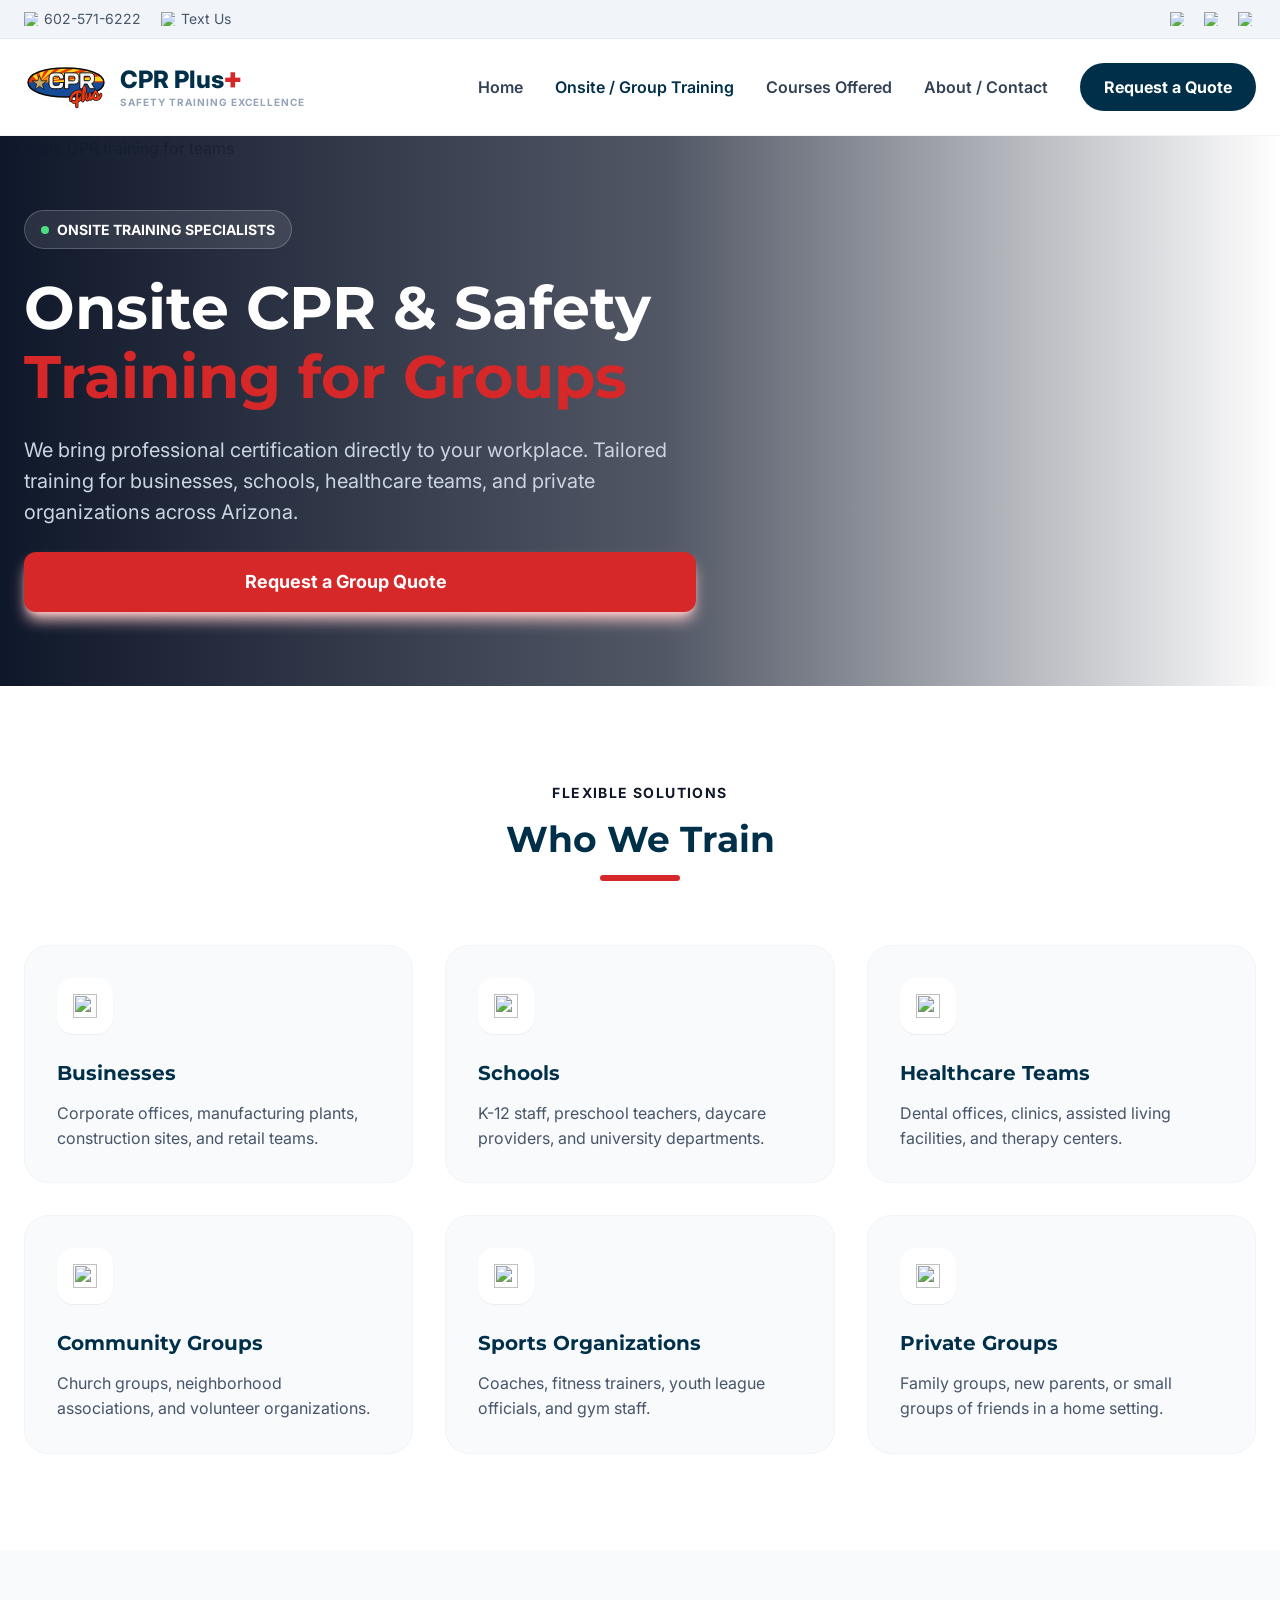
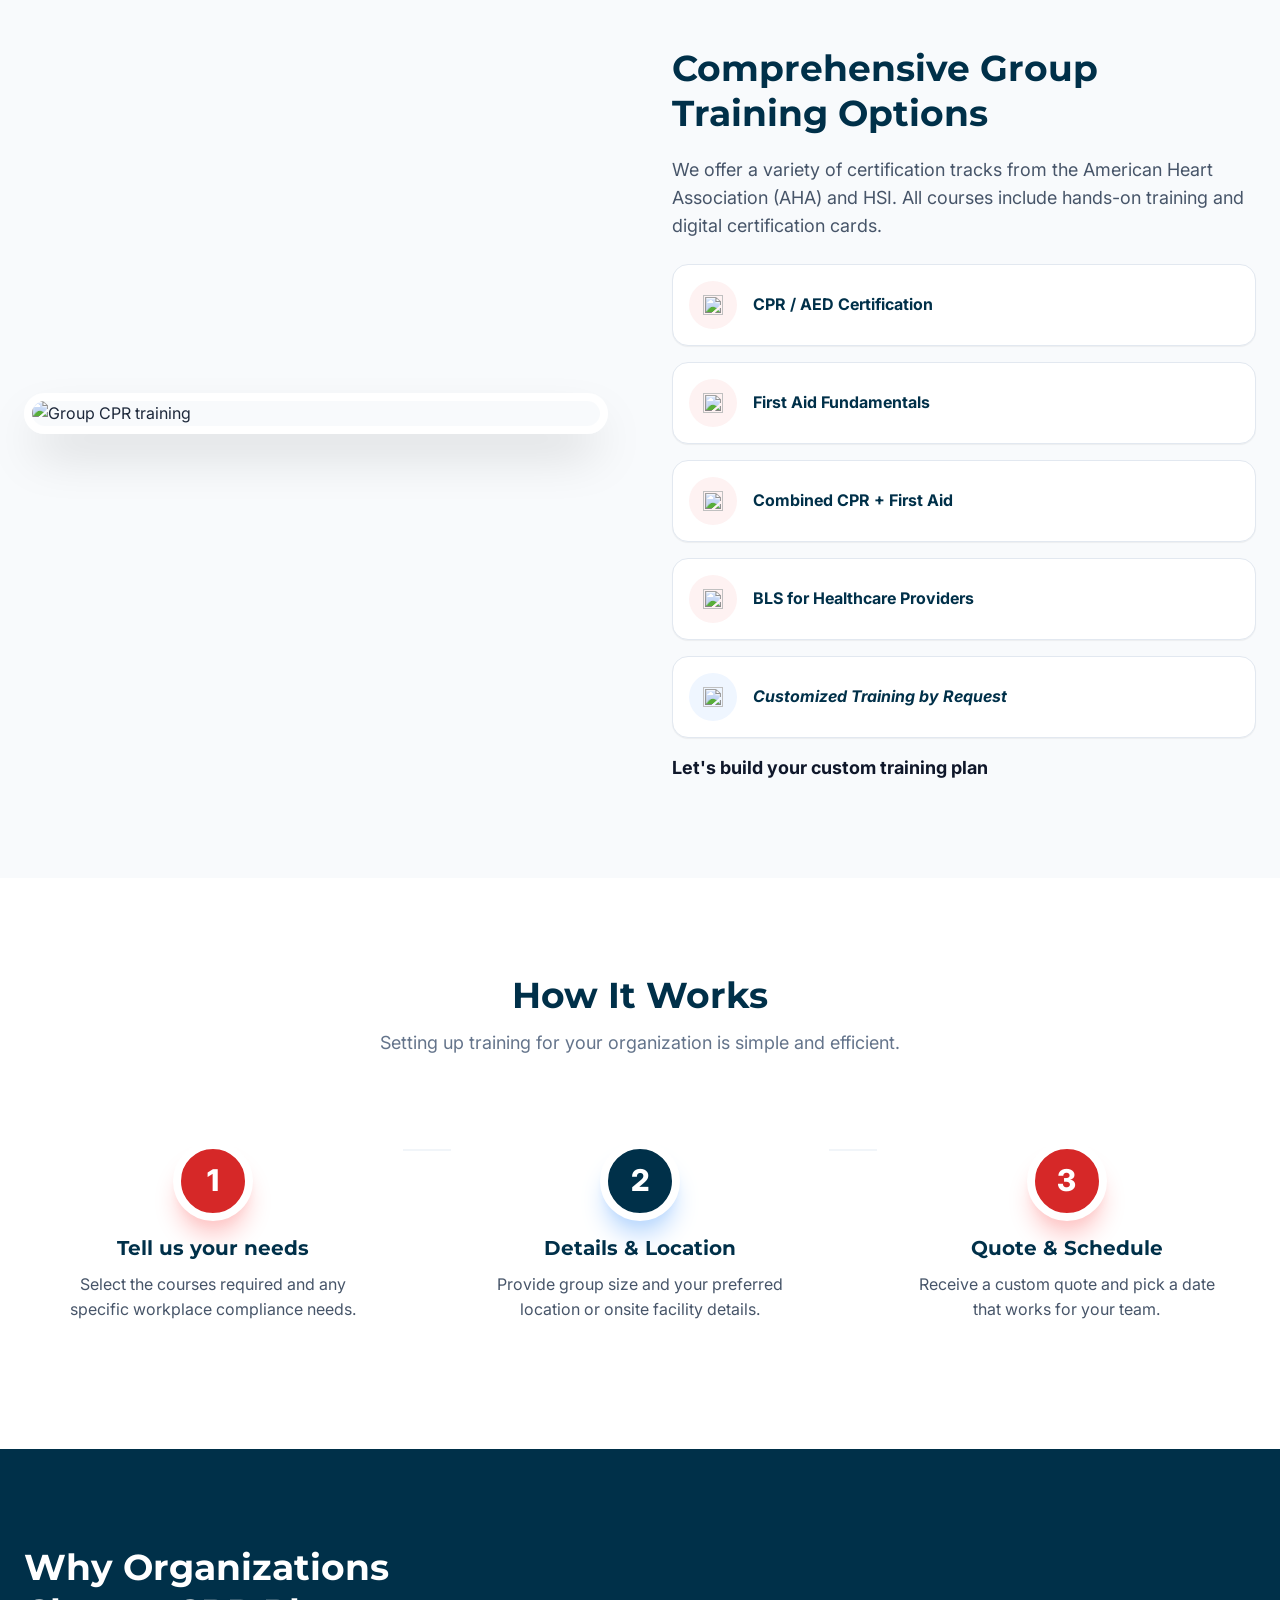
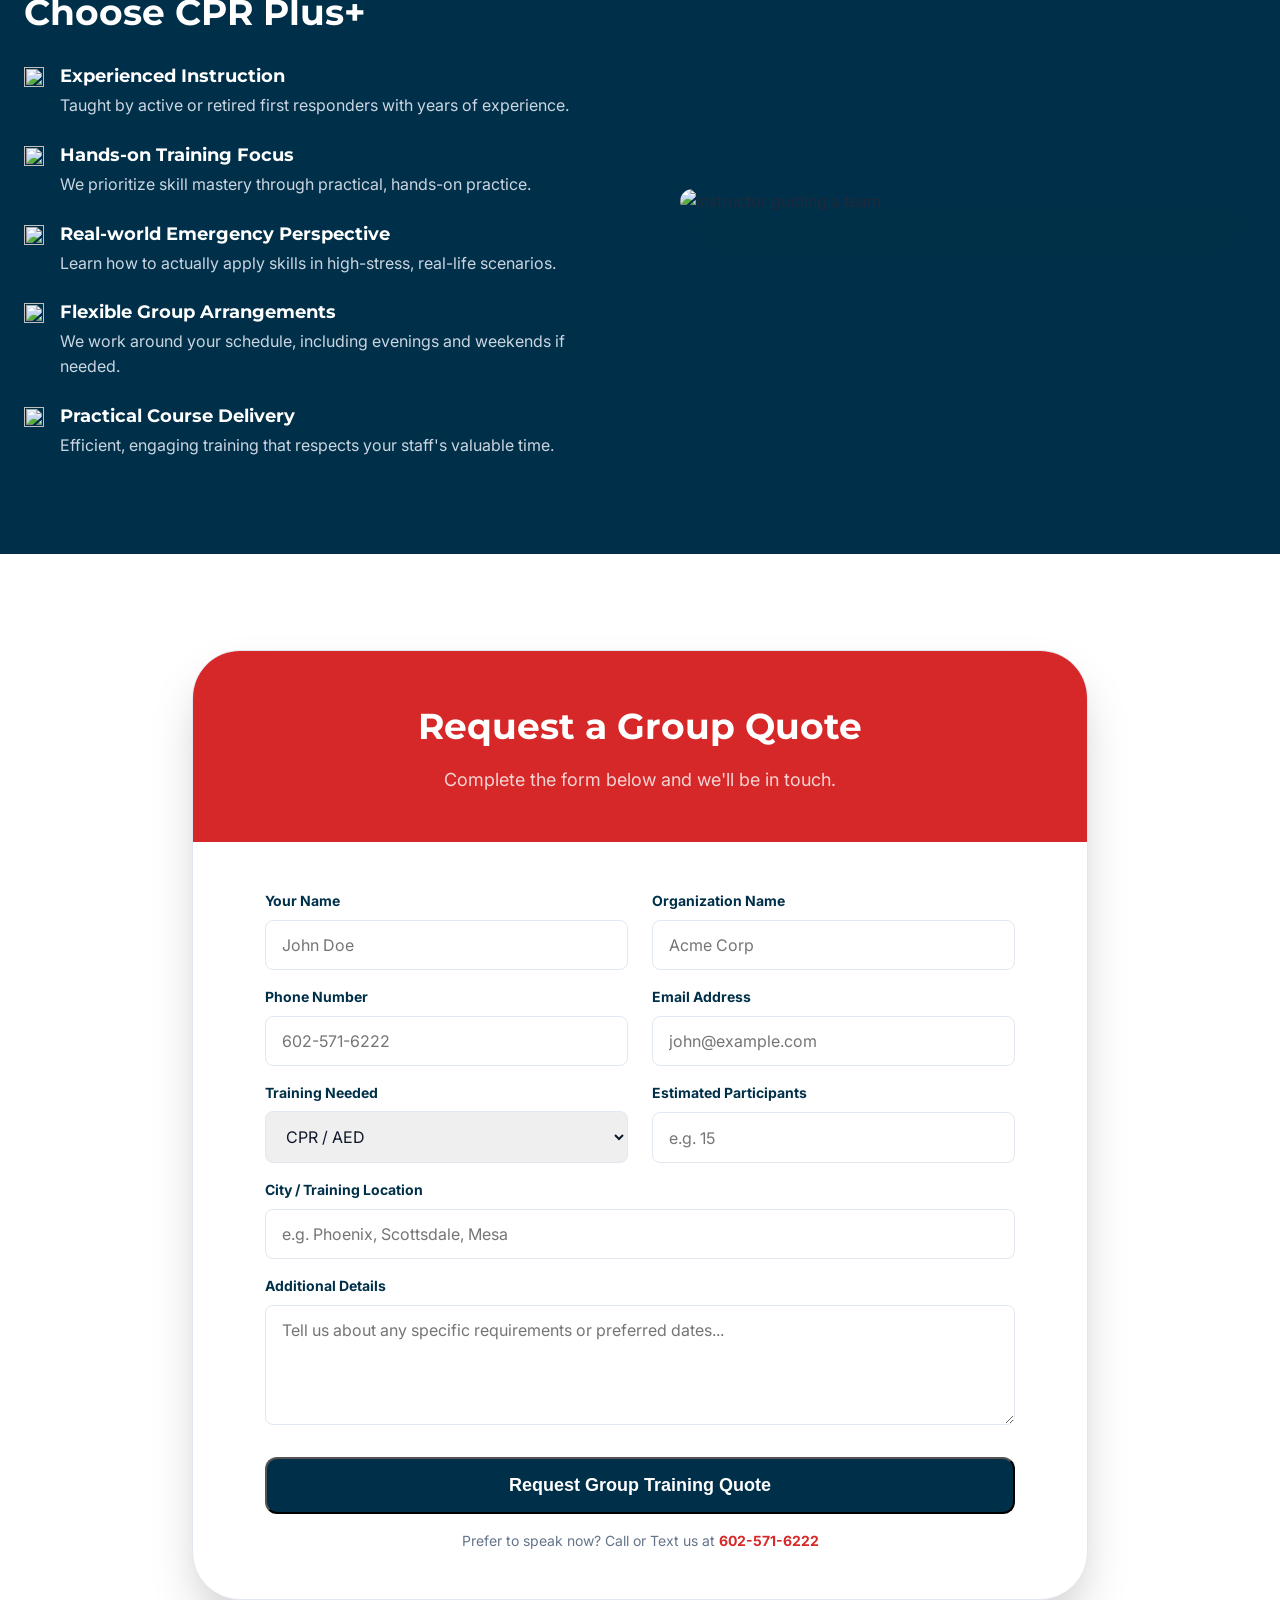
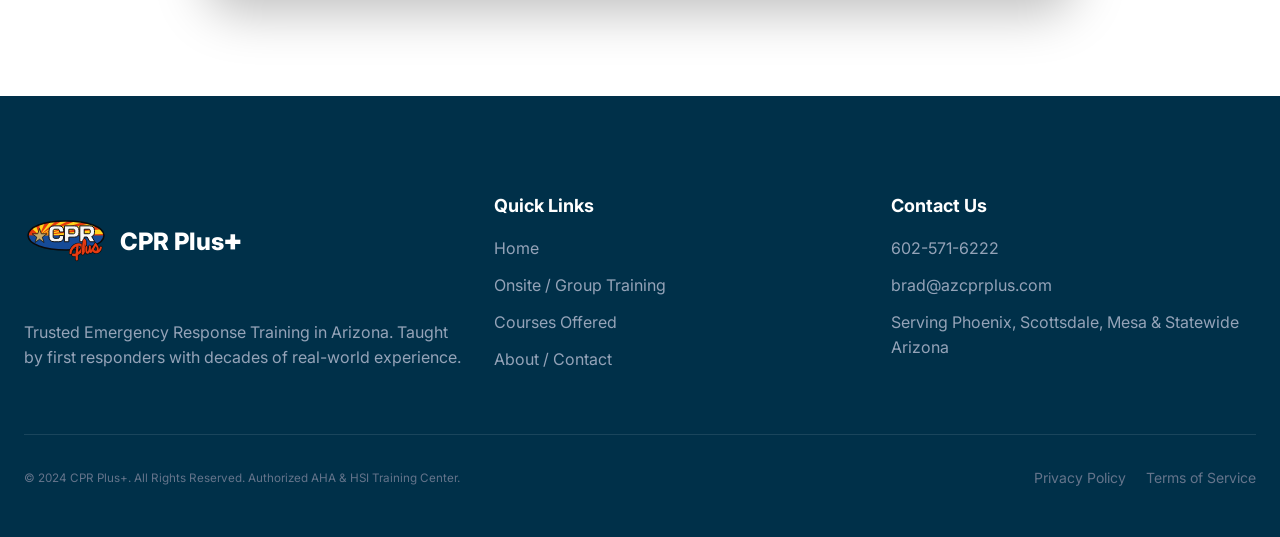
==== about.html @ 187d462e "Break quote form phone number to its own line on mobile" ====
<!DOCTYPE html>
<html lang="en">

<head>
  <meta charset="UTF-8">
  <meta name="viewport" content="width=device-width, initial-scale=1.0">
  <title>Onsite / Group Training | CPR Plus+</title>
  <link rel="icon" type="image/svg+xml" href="images/cpr-plus-logo3.svg">
  <link rel="preconnect" href="https://fonts.googleapis.com">
  <link rel="preconnect" href="https://fonts.gstatic.com" crossorigin>
  <link
    href="https://fonts.googleapis.com/css2?family=Inter:wght@400;500;700;800&family=Montserrat:wght@700;800&display=swap"
    rel="stylesheet">
  <link rel="stylesheet" href="styles.css?v=20260812e">
</head>

<body>
  <header>
    <div class="topbar">
      <div class="container topbar-inner">
        <div class="topbar-left">
          <a href="tel:+16025716222" class="topbar-item"><img class="icon-svg"
              src="https://www.figma.com/api/mcp/asset/f08f9e33-ba75-454b-8f70-d1edd2acb4d6.svg"
              alt="Phone">602-571-6222</a>
          <a href="sms:+16025716222" class="topbar-item"><img class="icon-svg"
              src="https://www.figma.com/api/mcp/asset/2f38ce8f-bc96-4674-966b-2834aacda3b4.svg" alt="Message">Text
            Us</a>
        </div>
        <div class="topbar-right">
          <a href="https://www.facebook.com/" aria-label="Facebook"><img class="social-icon"
              src="https://www.figma.com/api/mcp/asset/804b83e5-6442-4b50-9d4b-17cca820be78.svg" alt="Facebook"></a>
          <a href="https://www.linkedin.com/" aria-label="LinkedIn"><img class="social-icon"
              src="https://www.figma.com/api/mcp/asset/1d096305-9d56-4eb1-ac95-d482d58fb4e1.svg" alt="LinkedIn"></a>
          <a href="https://www.instagram.com/" aria-label="Instagram"><img class="social-icon"
              src="https://www.figma.com/api/mcp/asset/b9abfb20-cd04-4098-9127-9dc8a2d5b676.svg" alt="Instagram"></a>
        </div>
      </div>
    </div>

    <nav class="nav nav-onsite">
      <div class="container nav-inner">
        <a class="brand" href="index.html">
          <span class="brand-mark"><img class="brand-icon" src="images/cpr-plus-logo3.svg" alt="Logo"></span>
          <span class="brand-text">
            <strong>CPR Plus<em>+</em></strong>
            <small>SAFETY TRAINING EXCELLENCE</small>
          </span>
        </a>
        <button class="nav-toggle" type="button" aria-label="Toggle navigation" aria-expanded="false">
          <span></span>
          <span></span>
          <span></span>
        </button>
        <div class="nav-onsite-right">
          <div class="nav-links">
            <a href="index.html">Home</a>
            <a class="is-active" href="about.html">Onsite / Group Training</a>
            <a href="courses.html">Courses Offered</a>
            <a href="contact.html">About / Contact</a>
          </div>
          <a class="btn btn-pill btn-dark" href="about.html#quote-form">Request a Quote</a>
        </div>
      </div>
    </nav>
  </header>

  <main>
    <section class="onsite-hero">
      <img class="onsite-hero-bg" src="https://www.figma.com/api/mcp/asset/130ea7e7-51eb-45b3-b508-efd0d7930373.png"
        alt="Onsite CPR training for teams">
      <div class="onsite-hero-overlay"></div>
      <div class="container">
        <div class="onsite-hero-content">
          <div class="onsite-chip"><span></span>ONSITE TRAINING SPECIALISTS</div>
          <h1>Onsite CPR &amp; Safety<br><span>Training for Groups</span></h1>
          <p>We bring professional certification directly to your workplace. Tailored training for businesses, schools,
            healthcare teams, and private organizations across Arizona.</p>
          <a class="btn btn-red btn-with-icon" href="#quote-form">Request a Group Quote <img
              src="https://www.figma.com/api/mcp/asset/653442ef-7d98-405b-867e-d6a3d2974341.svg" alt=""></a>
        </div>
      </div>
    </section>

    <section class="who-train section-pad">
      <div class="container">
        <div class="section-head onsite-head">
          <p class="eyebrow-dark">Flexible Solutions</p>
          <h2>Who We Train</h2>
          <span class="accent-line"></span>
        </div>
        <div class="train-grid">
          <article class="train-card">
            <div class="train-icon-wrap"><img
                src="https://www.figma.com/api/mcp/asset/4b8edab8-6b7e-4b22-a6c0-c7742faafd3b.svg" alt=""></div>
            <h3>Businesses</h3>
            <p>Corporate offices, manufacturing plants, construction sites, and retail teams.</p>
          </article>
          <article class="train-card">
            <div class="train-icon-wrap"><img
                src="https://www.figma.com/api/mcp/asset/ec025461-c824-459d-874d-216234eeb299.svg" alt=""></div>
            <h3>Schools</h3>
            <p>K-12 staff, preschool teachers, daycare providers, and university departments.</p>
          </article>
          <article class="train-card">
            <div class="train-icon-wrap"><img
                src="https://www.figma.com/api/mcp/asset/2f7e3d56-1dce-4e4c-8e52-10882c3607a2.svg" alt=""></div>
            <h3>Healthcare Teams</h3>
            <p>Dental offices, clinics, assisted living facilities, and therapy centers.</p>
          </article>
          <article class="train-card">
            <div class="train-icon-wrap"><img
                src="https://www.figma.com/api/mcp/asset/6768bdb9-8f4a-45ec-80d9-fb1b40329b35.svg" alt=""></div>
            <h3>Community Groups</h3>
            <p>Church groups, neighborhood associations, and volunteer organizations.</p>
          </article>
          <article class="train-card">
            <div class="train-icon-wrap"><img
                src="https://www.figma.com/api/mcp/asset/8ed42484-45f6-4bba-9f07-8b9e446ce657.svg" alt=""></div>
            <h3>Sports Organizations</h3>
            <p>Coaches, fitness trainers, youth league officials, and gym staff.</p>
          </article>
          <article class="train-card">
            <div class="train-icon-wrap"><img
                src="https://www.figma.com/api/mcp/asset/c40dab59-b365-4104-9e3a-e69202ad7f39.svg" alt=""></div>
            <h3>Private Groups</h3>
            <p>Family groups, new parents, or small groups of friends in a home setting.</p>
          </article>
        </div>
      </div>
    </section>

    <section class="group-options section-pad bg-soft">
      <div class="container options-grid">
        <div class="options-media">
          <img src="https://www.figma.com/api/mcp/asset/f4056f6e-8b7e-4a8d-a179-8b1710ee7df8.png"
            alt="Group CPR training">
        </div>
        <div class="options-copy">
          <h2>Comprehensive Group<br>Training Options</h2>
          <p>We offer a variety of certification tracks from the American Heart Association (AHA) and HSI. All courses
            include hands-on training and digital certification cards.</p>
          <ul class="options-list">
            <li><span class="option-icon"><img
                  src="https://www.figma.com/api/mcp/asset/fad90750-82fe-45ad-8571-a497c518e097.svg" alt=""></span>CPR /
              AED Certification</li>
            <li><span class="option-icon"><img
                  src="https://www.figma.com/api/mcp/asset/8cb55a8c-f35d-419d-9271-06d98953dbe3.svg" alt=""></span>First
              Aid Fundamentals</li>
            <li><span class="option-icon"><img
                  src="https://www.figma.com/api/mcp/asset/f17d6bea-f646-45ba-aa68-39df415976c1.svg"
                  alt=""></span>Combined CPR + First Aid</li>
            <li><span class="option-icon"><img
                  src="https://www.figma.com/api/mcp/asset/85840dbf-f992-47ad-bfe0-a2526a14b057.svg" alt=""></span>BLS
              for Healthcare Providers</li>
            <li><span class="option-icon option-icon-blue"><img
                  src="https://www.figma.com/api/mcp/asset/ded2ed2b-e348-4830-bb70-9a119874c399.svg"
                  alt=""></span><em>Customized Training by Request</em></li>
          </ul>
          <a class="inline-link inline-link-icon" href="#quote-form">Let's build your custom training plan <img
              src="https://www.figma.com/api/mcp/asset/4d873bb1-d9ff-410b-8636-8c900d5811fc.svg" alt=""></a>
        </div>
      </div>
    </section>

    <section class="how-works section-pad">
      <div class="container">
        <div class="section-head onsite-head no-bottom-gap">
          <h2>How It Works</h2>
          <p class="how-sub">Setting up training for your organization is simple and efficient.</p>
        </div>
        <div class="steps-row">
          <div class="step-line"></div>
          <article class="step-card">
            <div class="step-dot">1</div>
            <h3>Tell us your needs</h3>
            <p>Select the courses required and any specific workplace compliance needs.</p>
          </article>
          <article class="step-card">
            <div class="step-dot step-dot-alt">2</div>
            <h3>Details &amp; Location</h3>
            <p>Provide group size and your preferred location or onsite facility details.</p>
          </article>
          <article class="step-card">
            <div class="step-dot">3</div>
            <h3>Quote &amp; Schedule</h3>
            <p>Receive a custom quote and pick a date that works for your team.</p>
          </article>
        </div>
      </div>
    </section>

    <section class="why-org section-pad">
      <div class="container why-org-grid">
        <div>
          <h2>Why Organizations<br>Choose CPR Plus+</h2>
          <ul class="why-org-list">
            <li><img src="https://www.figma.com/api/mcp/asset/2cb13ba6-a976-4b21-b582-ecd6bec89d01.svg" alt="">
              <div><strong>Experienced Instruction</strong><span>Taught by active or retired first responders with years
                  of experience.</span></div>
            </li>
            <li><img src="https://www.figma.com/api/mcp/asset/2cb13ba6-a976-4b21-b582-ecd6bec89d01.svg" alt="">
              <div><strong>Hands-on Training Focus</strong><span>We prioritize skill mastery through practical, hands-on
                  practice.</span></div>
            </li>
            <li><img src="https://www.figma.com/api/mcp/asset/2cb13ba6-a976-4b21-b582-ecd6bec89d01.svg" alt="">
              <div><strong>Real-world Emergency Perspective</strong><span>Learn how to actually apply skills in
                  high-stress, real-life scenarios.</span></div>
            </li>
            <li><img src="https://www.figma.com/api/mcp/asset/2cb13ba6-a976-4b21-b582-ecd6bec89d01.svg" alt="">
              <div><strong>Flexible Group Arrangements</strong><span>We work around your schedule, including evenings
                  and weekends if needed.</span></div>
            </li>
            <li><img src="https://www.figma.com/api/mcp/asset/2cb13ba6-a976-4b21-b582-ecd6bec89d01.svg" alt="">
              <div><strong>Practical Course Delivery</strong><span>Efficient, engaging training that respects your
                  staff's valuable time.</span></div>
            </li>
          </ul>
        </div>
        <div class="why-org-media"><img
            src="https://www.figma.com/api/mcp/asset/6c922116-bba4-4a7d-85c4-180e15e35578.png"
            alt="Instructor guiding a team"></div>
      </div>
    </section>

    <section class="quote-section section-pad" id="quote-form">
      <div class="container quote-wrap">
        <div class="quote-top">
          <h2>Request a Group Quote</h2>
          <p>Complete the form below and we'll be in touch.</p>
        </div>
        <form class="quote-form" action="https://icy-band-8870.lukegprovost2.workers.dev/api/contact" method="POST">
          <div class="form-status" aria-live="polite"></div>
          <div class="field-row">
            <label class="field"><span>Your Name</span><input type="text" name="name" placeholder="John Doe"></label>
            <label class="field"><span>Organization Name</span><input type="text" name="organization"
                placeholder="Acme Corp"></label>
          </div>
          <div class="field-row">
            <label class="field"><span>Phone Number</span><input type="tel" name="phone"
                placeholder="602-571-6222"></label>
            <label class="field"><span>Email Address</span><input type="email" name="email"
                placeholder="john@example.com"></label>
          </div>
          <div class="field-row">
            <label class="field"><span>Training Needed</span><select name="training_needed">
                <option>CPR / AED</option>
                <option>First Aid</option>
                <option>CPR + First Aid</option>
                <option>BLS</option>
                <option>Wilderness Training &amp; Certification</option>
                <option>ACLS Training</option>
                <option>PALS Training</option>
                <option>High-Performance CPR</option>
                <option>Medical Scenarios</option>
                <option>Stop the Bleed</option>
                <option>HP Bleeding Control</option>
                <option>Narcan Admin</option>
                <option>Crisis De-Escalation</option>
              </select></label>
            <label class="field"><span>Estimated Participants</span><input type="number" name="participants"
                placeholder="e.g. 15"></label>
          </div>
          <label class="field"><span>City / Training Location</span><input type="text" name="location"
              placeholder="e.g. Phoenix, Scottsdale, Mesa"></label>
          <label class="field"><span>Additional Details</span><textarea rows="4" name="message"
              placeholder="Tell us about any specific requirements or preferred dates..."></textarea></label>
          <div class="h-captcha" data-captcha="true" data-size="normal"></div>
          <button class="btn btn-dark quote-submit" type="submit">Request Group Training Quote</button>
          <p class="quote-help">Prefer to speak now? Call or Text us at <a href="tel:+16025716222">602-571-6222</a></p>
        </form>
      </div>
    </section>
  </main>

  <footer class="footer">
    <div class="container footer-grid">
      <div>
        <a class="brand footer-brand" href="index.html">
          <span class="brand-mark"><img class="brand-icon" src="images/cpr-plus-logo3.svg" alt="Logo"></span>
          <span class="brand-text"><strong>CPR Plus<em>+</em></strong></span>
        </a>
        <p>Trusted Emergency Response Training in Arizona. Taught by first responders with decades of
          real-world experience.</p>
      </div>
      <div>
        <h4>Quick Links</h4>
        <ul>
          <li><a href="index.html">Home</a></li>
          <li><a href="about.html">Onsite / Group Training</a></li>
          <li><a href="courses.html">Courses Offered</a></li>
          <li><a href="contact.html">About / Contact</a></li>
        </ul>
      </div>
      <div>
        <h4>Contact Us</h4>
        <ul>
          <li>602-571-6222</li>
          <li>brad@azcprplus.com</li>
          <li>Serving Phoenix, Scottsdale, Mesa &amp; Statewide Arizona</li>
        </ul>
      </div>
    </div>
    <div class="container foot-bottom">
      <small>© 2024 CPR Plus+. All Rights Reserved. Authorized AHA &amp; HSI Training Center.</small>
      <div><a href="contact.html">Privacy Policy</a><a href="contact.html">Terms of Service</a></div>
    </div>
  </footer>
  <script src="https://web3forms.com/client/script.js" async defer></script>
  <script>
    (() => {
      const handleFormSubmit = (form) => {
        if (!form) return;

        const statusEl = form.querySelector('.form-status');
        if (!statusEl) return;

        form.addEventListener('submit', async (event) => {
          event.preventDefault();
          const formData = new FormData(form);

          statusEl.textContent = 'Sending your request...';
          statusEl.className = 'form-status is-loading';
          statusEl.scrollIntoView({ behavior: 'smooth', block: 'center' });

          try {
            const response = await fetch(form.action, {
              method: 'POST',
              body: formData
            });

            const result = await response.json();

            if (!response.ok || result.success === false) {
              throw new Error(result.message || 'Please try again.');
            }

            statusEl.textContent = 'Thanks! Your request has been sent successfully.';
            statusEl.className = 'form-status is-success';
            form.reset();
          } catch (error) {
            statusEl.textContent = error.message || 'Something went wrong. Please try again.';
            statusEl.className = 'form-status is-error';
          }
        });
      };

      const setupNav = (nav) => {
        const toggle = nav.querySelector('.nav-toggle');
        const panel = nav.querySelector('.nav-onsite-right');
        if (!toggle || !panel) {
          return;
        }

        const close = () => {
          nav.classList.remove('nav-open');
          toggle.setAttribute('aria-expanded', 'false');
        };

        toggle.addEventListener('click', () => {
          const open = nav.classList.toggle('nav-open');
          toggle.setAttribute('aria-expanded', open ? 'true' : 'false');
        });

        nav.querySelectorAll('.nav-links a, .nav-onsite-right .btn').forEach((link) => {
          link.addEventListener('click', close);
        });

        window.addEventListener('resize', () => {
          if (window.innerWidth > 760) {
            close();
          }
        });

        document.addEventListener('keydown', (event) => {
          if (event.key === 'Escape') {
            close();
          }
        });
      };

      document.querySelectorAll('.nav').forEach(setupNav);
      document.querySelectorAll('.quote-form').forEach(handleFormSubmit);
    })();
  </script>
</body>

</html>
---- styles.css ----
:root {
  --ink: #003049;
  --ink-soft: #475569;
  --ink-dark: #1e293b;
  --red: #d62828;
  --soft: #f8fafc;
  --line: #e2e8f0;
  --white: #ffffff;
}

* {
  box-sizing: border-box;
}

html,
body {
  margin: 0;
  padding: 0;
}

body {
  font-family: "Inter", sans-serif;
  color: var(--ink-dark);
  background: var(--white);
  line-height: 1.55;
  overflow-x: hidden;
}

h1,
h2,
h3,
h4 {
  font-family: "Montserrat", sans-serif;
  color: var(--ink);
  margin: 0;
}

a {
  text-decoration: none;
  color: inherit;
}

.container {
  width: min(1280px, calc(100% - 48px));
  margin: 0 auto;
}

.section-pad {
  padding: 96px 0;
}

.section-tight {
  padding: 64px 0;
}

.bg-soft {
  background: var(--soft);
}

.border-y {
  border-top: 1px solid var(--line);
  border-bottom: 1px solid var(--line);
}

.topbar {
  background: #f1f5f9;
  border-bottom: 1px solid var(--line);
  font-size: 14px;
}

.topbar-inner {
  display: flex;
  justify-content: space-between;
  align-items: center;
  min-height: 38px;
}

.topbar-left,
.topbar-right {
  display: flex;
  gap: 20px;
  align-items: center;
}

.topbar-item {
  color: var(--ink-soft);
  display: inline-flex;
  align-items: center;
  gap: 6px;
}

.icon-svg {
  width: 14px;
  height: 14px;
  display: inline-block;
}

.topbar-right {
  gap: 12px;
}

.topbar-right a {
  width: 22px;
  height: 22px;
  border-radius: 50%;
  display: grid;
  place-items: center;
  color: var(--ink-soft);
  font-size: 12px;
}

.social-icon {
  width: 14px;
  height: 14px;
  display: block;
}

.nav {
  background: var(--white);
  border-bottom: 1px solid #f1f5f9;
  position: sticky;
  top: 0;
  z-index: 20;
}

.nav-inner {
  min-height: 80px;
  display: flex;
  align-items: center;
  justify-content: space-between;
  position: relative;
}

.nav-toggle {
  display: none;
  width: 46px;
  height: 46px;
  border: 1px solid #dbe5ec;
  background: #fff;
  border-radius: 10px;
  align-items: center;
  justify-content: center;
  flex-direction: column;
  gap: 5px;
  cursor: pointer;
}

.nav-toggle span {
  width: 20px;
  height: 2px;
  border-radius: 2px;
  background: var(--ink);
  transition: transform 0.2s ease, opacity 0.2s ease;
}

.nav.nav-open .nav-toggle span:nth-child(1) {
  transform: translateY(7px) rotate(45deg);
}

.nav.nav-open .nav-toggle span:nth-child(2) {
  opacity: 0;
}

.nav.nav-open .nav-toggle span:nth-child(3) {
  transform: translateY(-7px) rotate(-45deg);
}

.brand {
  display: inline-flex;
  align-items: center;
  gap: 12px;
}

.brand-mark {
  display: inline-flex;
  align-items: center;
  justify-content: center;
}

.brand-icon {
  width: 84px;
  height: 96px;
  display: block;
}

.brand-text {
  display: grid;
  gap: 2px;
}

.brand-text strong {
  font-weight: 800;
  font-size: 24px;
  color: var(--ink);
  line-height: 1;
  font-family: "Inter", sans-serif;
}

.brand-text em {
  color: var(--red);
  font-style: normal;
  font-size: 1.2em;
  font-weight: 900;
  line-height: 1;
  display: inline-block;
  margin-left: -0.04em;
}

.brand-text small {
  color: #94a3b8;
  font-weight: 700;
  letter-spacing: 1px;
  font-size: 10px;
}

.btn {
  display: inline-flex;
  align-items: center;
  justify-content: center;
  border-radius: 12px;
  padding: 16px 32px;
  font-weight: 700;
  font-size: 18px;
  transition: transform 0.2s ease, box-shadow 0.2s ease;
}

.btn:hover {
  transform: translateY(-1px);
}

.btn-pill {
  border-radius: 999px;
  padding: 12px 24px;
  font-size: 16px;
}

.btn-dark {
  background: var(--ink);
  color: #fff;
}

.btn-red {
  background: var(--red);
  color: #fff;
  box-shadow: 0 10px 15px -3px #fecaca, 0 4px 6px -4px #fecaca;
}

.btn-outline {
  background: #fff;
  border: 2px solid var(--line);
  color: var(--ink-dark);
}

.btn-soft {
  background: #f1f5f9;
  color: var(--ink-dark);
  padding: 12px 24px;
  font-size: 16px;
}

.btn-light {
  background: #fff;
  color: #0f172a;
  border-radius: 16px;
  padding: 20px 40px;
  font-size: 20px;
}

.hero {
  position: relative;
  width: 100%;
  min-height: 640px;
  overflow: hidden;
  display: flex;
  align-items: center;
}

.hero-bg {
  position: absolute;
  inset: 0;
  width: 100%;
  height: 100%;
  object-fit: cover;
}

.hero-fade {
  position: absolute;
  inset: 0;
  background: linear-gradient(90deg, #fff 0%, rgba(255, 255, 255, 0.92) 52%, rgba(255, 255, 255, 0) 100%);
}

.hero-content {
  position: relative;
  z-index: 1;
  max-width: 672px;
  display: grid;
  gap: 22px;
  padding: 24px 0;
}

.badge {
  width: max-content;
  background: #fef2f2;
  border: 1px solid #fee2e2;
  border-radius: 999px;
  padding: 8px 16px;
  font-size: 14px;
  font-weight: 700;
}

.hero h1 {
  font-size: clamp(38px, 5vw, 60px);
  line-height: 1.1;
  display: grid;
  gap: 0.08em;
  color: var(--ink);
}

.hero h1 .headline-line {
  display: block;
}

.hero h1 .headline-nowrap {
  white-space: nowrap;
}

.hero h1 .headline-line:last-child span {
  color: var(--red);
}

@media (max-width: 760px) {
  .hero h1 {
    font-size: clamp(34px, 10vw, 60px);
    letter-spacing: -0.04em;
  }

  .hero h1 .headline-line {
    white-space: normal;
  }

  .hero h1 .headline-nowrap {
    white-space: nowrap;
  }

  .hero h1 .headline-line:last-child .headline-nowrap {
    white-space: nowrap;
  }
}

@media (max-width: 359px) {
  .hero h1 {
    font-size: 28px;
  }

  .hero h1 .headline-nowrap,
  .hero h1 .headline-line:last-child .headline-nowrap {
    white-space: normal;
  }
}

.hero p {
  margin: 0;
  font-size: 20px;
  color: var(--ink-soft);
}

.cta-row {
  display: flex;
  flex-wrap: wrap;
  gap: 16px;
  padding-top: 8px;
}

.section-head {
  text-align: center;
  display: grid;
  place-items: center;
  gap: 14px;
  margin-bottom: 64px;
}

.section-head h2,
.why h2,
.team-cta h2,
.bottom-cta h2 {
  font-size: clamp(30px, 4vw, 36px);
  line-height: 1.2;
}

.accent-line {
  width: 80px;
  height: 6px;
  border-radius: 999px;
  background: var(--red);
}

.cards.two-up {
  display: grid;
  grid-template-columns: repeat(2, minmax(0, 1fr));
  gap: 40px;
}

.card {
  background: #fff;
  border: 1px solid #f1f5f9;
  border-radius: 24px;
  overflow: hidden;
  box-shadow: 0 20px 25px -5px rgba(0, 0, 0, 0.1), 0 8px 10px -6px rgba(0, 0, 0, 0.1);
}

.card > img {
  width: 100%;
  height: 256px;
  object-fit: cover;
}

.card-media {
  position: relative;
}

.card-media img {
  width: 100%;
  height: 256px;
  object-fit: cover;
  display: block;
}

.card-media-dim::after {
  content: "";
  position: absolute;
  inset: 0;
  background: linear-gradient(180deg, rgba(0, 48, 73, 0.16) 0%, rgba(0, 48, 73, 0.34) 100%);
  pointer-events: none;
}

.card-body {
  padding: 40px;
  display: grid;
  gap: 16px;
}

.card-body h3 {
  font-size: 24px;
}

.card-body p {
  margin: 0;
  color: var(--ink-soft);
}

.inline-link {
  font-size: 18px;
  font-weight: 700;
  color: #0f172a;
  margin-top: 8px;
}

.course-list {
  margin: 0;
  padding: 0;
  display: grid;
  grid-template-columns: repeat(2, minmax(0, 1fr));
  gap: 8px 16px;
  list-style: none;
}

.course-list li {
  color: var(--ink-soft);
  display: inline-flex;
  align-items: center;
  gap: 8px;
}

.bullet-icon {
  width: 16px;
  height: 16px;
  flex: 0 0 16px;
  display: block;
  object-fit: contain;
}

.two-col {
  display: grid;
  grid-template-columns: repeat(2, minmax(0, 1fr));
  gap: 64px;
  align-items: center;
}

.why-image-wrap {
  position: relative;
}

.shape {
  position: absolute;
  width: 128px;
  height: 128px;
  border-radius: 16px;
  background: var(--red);
  opacity: 0.1;
  left: -24px;
  top: -24px;
}

.why-image {
  width: 100%;
  height: 500px;
  border-radius: 24px;
  object-fit: cover;
  box-shadow: 0 25px 50px -12px rgba(0, 0, 0, 0.25);
  position: relative;
}

.experience-box {
  position: absolute;
  right: -40px;
  bottom: -40px;
  max-width: 320px;
  background: var(--ink);
  color: #fff;
  border-radius: 16px;
  padding: 32px;
  box-shadow: 0 20px 25px -5px rgba(0, 0, 0, 0.1), 0 8px 10px -6px rgba(0, 0, 0, 0.1);
}

.experience-box strong {
  display: block;
  width: 100%;
  font-size: 42px;
  line-height: 1;
  margin-top: 2px;
  text-align: right;
}

.feature-list {
  margin: 0;
  padding: 0;
  list-style: none;
  display: grid;
  gap: 28px;
}

.feature-list li {
  padding-left: 72px;
  min-height: 48px;
  position: relative;
  color: var(--ink-soft);
}

.feature-icon {
  position: absolute;
  left: 0;
  top: 0;
  width: 48px;
  height: 48px;
}

.feature-list strong {
  display: block;
  color: var(--ink);
  font-size: 20px;
  margin-bottom: 4px;
  font-family: "Inter", sans-serif;
}

.eyebrow {
  margin: 0 0 28px;
  color: #94a3b8;
  text-transform: uppercase;
  letter-spacing: 1.4px;
  text-align: center;
  font-size: 14px;
  font-weight: 700;
}

.logo-row {
  opacity: 0.7;
  display: flex;
  flex-wrap: wrap;
  justify-content: center;
  gap: 24px 80px;
  font-size: 20px;
  color: var(--ink-dark);
  font-weight: 700;
}

.cta-slab {
  background: var(--ink);
  border-radius: 48px;
  overflow: hidden;
  box-shadow: 0 25px 50px -12px rgba(0, 0, 0, 0.25);
  display: grid;
  grid-template-columns: repeat(2, minmax(0, 1fr));
  align-items: stretch;
}

.slab-copy {
  padding: 64px;
  color: #cbd5e1;
}

.slab-copy h2 {
  color: #fff;
  margin-bottom: 24px;
}

.slab-copy p {
  margin: 0 0 40px;
  font-size: 18px;
}

.slab-image {
  width: 100%;
  height: 500px;
  object-fit: cover;
}

.aed-card {
  background: #fff;
  border: 1px solid var(--line);
  border-radius: 24px;
  box-shadow: 0 1px 1px rgba(0, 0, 0, 0.05);
  padding: 32px;
  display: grid;
  grid-template-columns: 420px 1fr;
  align-items: center;
  gap: 48px;
}

.aed-logo {
  background: transparent;
  border-radius: 0;
  width: 100%;
  height: auto;
  display: flex;
  align-items: center;
  justify-content: center;
}

.aed-logo img {
  width: 100%;
  max-width: 420px;
  height: auto;
  display: block;
  object-fit: contain;
}

.aed-copy h3 {
  font-size: clamp(28px, 3vw, 30px);
  margin-bottom: 16px;
}

.aed-copy p {
  margin: 0 0 24px;
  color: var(--ink-soft);
  font-size: 18px;
}

.bottom-cta {
  position: relative;
  overflow: hidden;
  background: var(--red);
  color: rgba(255, 255, 255, 0.85);
  padding: 96px 0;
}

.bottom-cta-content {
  max-width: 896px;
  text-align: center;
  position: relative;
  z-index: 1;
  display: grid;
  gap: 24px;
}

.bottom-cta h2 {
  color: #fff;
  font-size: clamp(34px, 4.2vw, 48px);
}

.bottom-cta p {
  margin: 0;
  font-size: 20px;
}

.orb {
  position: absolute;
  border-radius: 999px;
  opacity: 0.12;
  border: 40px solid #fff;
}

.orb-a {
  width: 384px;
  height: 384px;
  top: 40px;
  right: 80px;
}

.orb-b {
  width: 256px;
  height: 256px;
  border: 0;
  background: #fff;
  left: -80px;
  bottom: -80px;
}

.contact-inline {
  display: flex;
  gap: 40px;
  justify-content: center;
  font-weight: 700;
  color: #fff;
}

.contact-inline a {
  display: inline-flex;
  align-items: center;
  gap: 8px;
}

.contact-icon {
  width: 16px;
  height: 16px;
  display: inline-block;
}

.footer {
  background: var(--ink);
  color: #94a3b8;
  padding: 96px 0 48px;
}

.footer-grid {
  display: grid;
  gap: 32px;
  grid-template-columns: 1.2fr 1fr 1fr;
}

.footer-grid h4 {
  color: #fff;
  font-family: "Inter", sans-serif;
  font-size: 18px;
  margin: 0 0 16px;
}

.footer-grid p,
.footer-grid li,
.footer-grid a {
  font-size: 16px;
  color: #94a3b8;
}

.footer-grid ul {
  margin: 0;
  padding: 0;
  list-style: none;
  display: grid;
  gap: 12px;
}

.footer-brand {
  margin-bottom: 16px;
}

.footer-brand .brand-text strong,
.footer-brand .brand-text em {
  color: #fff;
}

.foot-bottom {
  border-top: 1px solid rgba(255, 255, 255, 0.1);
  margin-top: 48px;
  padding-top: 32px;
  display: flex;
  justify-content: space-between;
  gap: 20px;
  align-items: center;
  font-size: 14px;
  color: #64748b;
}

.foot-bottom a {
  color: #64748b;
  margin-left: 20px;
}

.nav-onsite-right {
  display: flex;
  align-items: center;
  gap: 32px;
}

.nav-links {
  display: flex;
  align-items: center;
  gap: 32px;
}

.nav-links a {
  font-size: 16px;
  font-weight: 600;
  color: #334155;
}

.nav-links a.is-active {
  color: var(--ink);
}

.onsite-hero {
  position: relative;
  min-height: 550px;
  overflow: hidden;
  display: flex;
  align-items: center;
}

.onsite-hero-bg {
  position: absolute;
  inset: 0;
  width: 100%;
  height: 100%;
  object-fit: cover;
  opacity: 0.6;
}

.onsite-hero-overlay {
  position: absolute;
  inset: 0;
  background: linear-gradient(90deg, #0f172a 0%, rgba(15, 23, 42, 0.72) 52%, rgba(15, 23, 42, 0) 100%);
}

.onsite-hero-content {
  position: relative;
  z-index: 1;
  max-width: 672px;
  display: grid;
  gap: 24px;
}

.btn-with-icon {
  display: inline-flex;
  align-items: center;
  gap: 12px;
}

.btn-with-icon img {
  width: 16px;
  height: 18px;
}

.onsite-chip {
  width: max-content;
  display: inline-flex;
  align-items: center;
  gap: 8px;
  padding: 8px 16px;
  border-radius: 999px;
  color: #fff;
  border: 1px solid rgba(255, 255, 255, 0.2);
  background: rgba(255, 255, 255, 0.1);
  backdrop-filter: blur(6px);
  font-size: 14px;
  font-weight: 700;
}

.onsite-chip span {
  width: 8px;
  height: 8px;
  border-radius: 999px;
  background: #4ade80;
}

.onsite-hero h1 {
  font-size: clamp(38px, 5vw, 60px);
  line-height: 1.15;
  color: #fff;
}

.onsite-hero h1 span {
  color: var(--red);
}

.onsite-hero p {
  margin: 0;
  color: #cbd5e1;
  font-size: 20px;
}

.onsite-head {
  margin-bottom: 0;
}

.eyebrow-dark {
  margin: 0;
  color: #0f172a;
  text-transform: uppercase;
  font-size: 14px;
  font-weight: 700;
  letter-spacing: 1.4px;
}

.train-grid {
  margin-top: 64px;
  display: grid;
  grid-template-columns: repeat(3, minmax(0, 1fr));
  gap: 32px;
}

.train-card {
  background: #f8fafc;
  border: 1px solid #f1f5f9;
  border-radius: 24px;
  padding: 32px;
  display: grid;
  gap: 12px;
  min-height: 234px;
}

.train-icon-wrap {
  width: 56px;
  height: 56px;
  border-radius: 16px;
  background: #fff;
  display: grid;
  place-items: center;
  box-shadow: 0 1px 1px rgba(0, 0, 0, 0.05);
}

.train-icon-wrap img {
  width: 24px;
  height: 24px;
  object-fit: contain;
}

.train-card h3 {
  font-size: 20px;
  margin-top: 12px;
}

.train-card p {
  margin: 0;
  color: var(--ink-soft);
  font-size: 16px;
}

.options-grid {
  display: grid;
  grid-template-columns: repeat(2, minmax(0, 1fr));
  gap: 64px;
  align-items: center;
}

.options-media {
  border: 8px solid #fff;
  border-radius: 48px;
  overflow: hidden;
  box-shadow: 0 25px 50px -12px rgba(0, 0, 0, 0.25);
}

.options-media img {
  width: 100%;
  height: 600px;
  object-fit: cover;
}

.options-copy h2 {
  font-size: clamp(30px, 3.6vw, 36px);
  line-height: 1.25;
}

.options-copy > p {
  margin: 20px 0 24px;
  color: var(--ink-soft);
  font-size: 18px;
}

.options-list {
  margin: 0;
  padding: 0;
  list-style: none;
  display: grid;
  gap: 16px;
}

.options-list li {
  background: #fff;
  border: 1px solid var(--line);
  border-radius: 16px;
  box-shadow: 0 1px 1px rgba(0, 0, 0, 0.05);
  padding: 16px;
  display: inline-flex;
  align-items: center;
  gap: 16px;
  font-size: 16px;
  font-weight: 700;
  color: var(--ink);
}

.option-icon {
  width: 48px;
  height: 48px;
  border-radius: 999px;
  background: #fef2f2;
  display: grid;
  place-items: center;
  flex: 0 0 48px;
}

.option-icon-blue {
  background: #eff6ff;
}

.options-list img {
  width: 20px;
  height: 20px;
}

.options-list em {
  font-style: italic;
  font-weight: 700;
}

.options-copy .inline-link {
  display: inline-block;
  margin-top: 16px;
}

.inline-link-icon {
  display: inline-flex;
  align-items: center;
  gap: 8px;
}

.inline-link-icon img {
  width: 16px;
  height: 18px;
}

.no-bottom-gap {
  gap: 12px;
}

.how-sub {
  margin: 0;
  color: #64748b;
  font-size: 18px;
  text-align: center;
}

.steps-row {
  position: relative;
  display: grid;
  grid-template-columns: repeat(3, minmax(0, 1fr));
  gap: 48px;
  margin-top: 52px;
}

.step-line {
  position: absolute;
  left: 0;
  right: 0;
  top: 40px;
  height: 2px;
  background: #f1f5f9;
}

.step-card {
  background: #fff;
  z-index: 1;
  text-align: center;
  padding: 32px;
}

.step-dot {
  width: 80px;
  height: 80px;
  margin: 0 auto;
  border-radius: 999px;
  display: grid;
  place-items: center;
  color: #fff;
  font-size: 30px;
  font-weight: 800;
  background: var(--red);
  border: 8px solid #fff;
  box-shadow: 0 20px 25px -5px #fecaca, 0 8px 10px -6px #fecaca;
}

.step-dot-alt {
  background: var(--ink);
  box-shadow: 0 20px 25px -5px #bfdbfe, 0 8px 10px -6px #bfdbfe;
}

.step-card h3 {
  margin: 12px 0 8px;
  font-size: 20px;
}

.step-card p {
  margin: 0;
  color: var(--ink-soft);
}

.why-org {
  background: var(--ink);
}

.why-org-grid {
  display: grid;
  grid-template-columns: repeat(2, minmax(0, 1fr));
  gap: 80px;
  align-items: center;
}

.why-org h2 {
  color: #fff;
  font-size: clamp(30px, 3.6vw, 36px);
  line-height: 1.25;
  margin-bottom: 28px;
}

.why-org-list {
  margin: 0;
  padding: 0;
  list-style: none;
  display: grid;
  gap: 24px;
}

.why-org-list li {
  display: grid;
  grid-template-columns: 20px 1fr;
  gap: 16px;
}

.why-org-list img {
  width: 20px;
  height: 20px;
  margin-top: 4px;
}

.why-org-list strong {
  display: block;
  color: #fff;
  font-family: "Montserrat", sans-serif;
  font-size: 18px;
  margin-bottom: 2px;
}

.why-org-list span {
  color: #cbd5e1;
}

.why-org-media {
  overflow: hidden;
  border-radius: 24px;
  box-shadow: 0 25px 50px -12px rgba(0, 0, 0, 0.25);
}

.why-org-media img {
  width: 100%;
  height: 550px;
  object-fit: cover;
}

.quote-section {
  background: #fff;
}

.quote-wrap {
  max-width: 896px;
  background: #fff;
  border: 1px solid var(--line);
  border-radius: 48px;
  box-shadow: 0 25px 50px -12px rgba(0, 0, 0, 0.25);
  overflow: hidden;
  padding-bottom: 48px;
}

.quote-top {
  background: var(--red);
  padding: 48px;
  text-align: center;
  color: #fff;
}

.quote-top h2 {
  color: #fff;
  font-size: clamp(30px, 3.6vw, 36px);
}

.quote-top p {
  margin: 12px 0 0;
  color: rgba(255, 255, 255, 0.8);
  font-size: 18px;
}

.quote-form {
  width: min(750px, calc(100% - 48px));
  margin: 0 auto;
  padding-top: 48px;
  display: grid;
  /* minmax(0,...) keeps hCaptcha's fixed-width iframe from widening the track. */
  grid-template-columns: minmax(0, 1fr);
  gap: 16px;
}

.form-status {
  display: none;
  padding: 14px 18px;
  border-radius: 10px;
  font-weight: 600;
  font-size: 15px;
}

.form-status:empty {
  display: none;
}

.form-status.is-loading,
.form-status.is-success,
.form-status.is-error {
  display: block;
}

.form-status.is-loading {
  background: var(--soft);
  color: var(--ink-soft);
  border: 1px solid var(--line);
}

.form-status.is-success {
  background: #ecfdf3;
  color: #067647;
  border: 1px solid #abefc6;
}

.form-status.is-error {
  background: #fef2f2;
  color: var(--red);
  border: 1px solid #fecaca;
}

.field {
  min-width: 0;
}

.field input,
.field select,
.field textarea {
  max-width: 100%;
}

.h-captcha {
  max-width: 100%;
}

/* hCaptcha renders a fixed 303px widget, so scale it down to fit narrow screens instead of clipping it. */
@media (max-width: 430px) {
  .h-captcha {
    transform: scale(0.84);
    transform-origin: left center;
  }
}

@media (max-width: 374px) {
  .h-captcha {
    transform: scale(0.78);
    transform-origin: left center;
  }

  .touch-grid {
    padding: 16px 10px;
  }

  .touch-form {
    padding: 14px;
  }
}

@media (max-width: 340px) {
  .h-captcha {
    transform: scale(0.64);
    transform-origin: left center;
  }
}

.field-row {
  display: grid;
  grid-template-columns: repeat(2, minmax(0, 1fr));
  gap: 24px;
}

.field {
  display: grid;
  gap: 8px;
}

.field span {
  font-size: 14px;
  font-weight: 700;
  color: var(--ink);
}

.field input,
.field select,
.field textarea {
  width: 100%;
  border: 1px solid var(--line);
  border-radius: 8px;
  padding: 14px 16px;
  font-size: 16px;
  font-family: "Inter", sans-serif;
  color: #0f172a;
}

.field textarea {
  resize: vertical;
  min-height: 120px;
}

.quote-submit {
  width: 100%;
}

.quote-help {
  margin: 0;
  text-align: center;
  color: #64748b;
  font-size: 14px;
}

.quote-help a {
  color: var(--red);
  font-weight: 700;
}

@media (max-width: 760px) {
  .quote-help a {
    display: block;
  }
}

.courses-page {
  background: #f8fafc;
}

.courses-hero {
  position: relative;
  min-height: 450px;
  overflow: hidden;
  display: flex;
  align-items: center;
}

.courses-hero-bg {
  position: absolute;
  inset: 0;
  width: 100%;
  height: 100%;
  object-fit: cover;
}

.courses-hero-overlay {
  position: absolute;
  inset: 0;
  background: linear-gradient(180deg, rgba(15, 23, 42, 0.4) 0%, rgba(15, 23, 42, 0.8) 50%, #0f172a 100%);
}

.courses-hero-content {
  position: relative;
  z-index: 1;
  text-align: center;
  display: grid;
  gap: 20px;
  max-width: 768px;
}

.courses-hero-content h1 {
  color: #fff;
  font-size: clamp(42px, 6vw, 60px);
  line-height: 1;
}

.courses-hero-content h1 span {
  color: var(--red);
}

.courses-hero-content p {
  margin: 0;
  color: #cbd5e1;
  font-size: 20px;
  line-height: 1.6;
}

.courses-listing {
  padding-top: 96px;
}

.section-group-header {
  display: flex;
  align-items: center;
  gap: 18px;
  margin: 0 auto 28px;
  padding: 10px 0 12px;
  border-bottom: 2px solid rgba(15, 23, 42, 0.18);
  position: relative;
}

.section-group-header::after {
  content: "";
  position: absolute;
  left: 0;
  right: 0;
  bottom: -2px;
  height: 2px;
  background: repeating-linear-gradient(
    135deg,
    rgba(15, 23, 42, 0.06) 0,
    rgba(15, 23, 42, 0.06) 10px,
    transparent 10px,
    transparent 20px
  );
}

.section-group-header h2 {
  margin: 0;
  color: var(--ink);
  font-size: clamp(18px, 2vw, 26px);
  line-height: 1.15;
  letter-spacing: 0.02em;
  text-transform: uppercase;
}

.section-group-header-light {
  border-bottom-color: rgba(15, 23, 42, 0.12);
}

.courses-grid {
  display: grid;
  grid-template-columns: repeat(2, minmax(0, 1fr));
  gap: 48px;
}

.course-card {
  background: #fff;
  border: 1px solid #f1f5f9;
  border-radius: 40px;
  overflow: hidden;
  box-shadow: 0 20px 25px -5px rgba(0, 0, 0, 0.1), 0 8px 10px -6px rgba(0, 0, 0, 0.1);
}

.course-card-media {
  position: relative;
  height: 256px;
  overflow: hidden;
}

.course-card-media img {
  width: 100%;
  height: 100%;
  object-fit: cover;
}

.course-badge {
  position: absolute;
  top: 24px;
  left: 24px;
  background: var(--red);
  color: #fff;
  border-radius: 999px;
  padding: 4px 12px;
  font-size: 12px;
  font-weight: 900;
  letter-spacing: -0.6px;
  text-transform: uppercase;
}

.course-badge-navy {
  background: var(--ink);
}

.course-card-body {
  padding: 40px;
  display: grid;
  gap: 16px;
}

.course-card-body h3 {
  font-size: 30px;
  line-height: 1.2;
  color: var(--ink);
}

.course-for {
  margin: 0;
  color: #64748b;
  font-weight: 700;
  display: inline-flex;
  align-items: flex-start;
  gap: 8px;
}

.course-for img {
  width: 18px;
  height: 16px;
  margin-top: 4px;
}

.course-card-body p {
  margin: 0;
  color: var(--ink-soft);
  line-height: 1.65;
}

.course-card-foot {
  display: flex;
  align-items: center;
  justify-content: space-between;
  gap: 16px;
  padding-top: 16px;
}

.chip-row {
  display: flex;
  align-items: center;
  gap: 8px;
  flex-wrap: wrap;
}

.chip-row span {
  background: #f1f5f9;
  border-radius: 6px;
  padding: 4px 12px;
  color: var(--ink-soft);
  font-size: 12px;
  font-weight: 700;
  letter-spacing: 0.6px;
  text-transform: uppercase;
}

.chip-row .chip-blue {
  background: #eff6ff;
  color: #0f172a;
}

.course-card-foot a {
  font-size: 16px;
  color: #0f172a;
  font-weight: 800;
  display: inline-flex;
  align-items: center;
  gap: 8px;
  white-space: nowrap;
}

.course-card-foot a img {
  width: 14px;
  height: 16px;
}

.specialty-row {
  margin-top: 80px;
  display: grid;
  grid-template-columns: repeat(2, minmax(0, 1fr));
  gap: 48px;
}

.feature-banner {
  padding-top: 80px;
}

.wide-feature {
  display: grid;
  grid-template-columns: 1.1fr 1fr;
  background: linear-gradient(135deg, #0f172a 0%, #1b3550 100%);
  border-radius: 32px;
  overflow: hidden;
  box-shadow: 0 25px 50px -12px rgba(15, 23, 42, 0.2);
}

.wide-feature-copy {
  padding: 56px 48px;
  display: grid;
  align-content: center;
  gap: 20px;
}

.wide-feature-copy h3 {
  margin: 0;
  color: #fff;
  font-size: clamp(30px, 3vw, 42px);
  line-height: 1.15;
}

.wide-feature-copy p {
  margin: 0;
  color: #dbeafe;
  line-height: 1.7;
  max-width: 54ch;
}

.wide-feature img {
  width: 100%;
  height: 100%;
  object-fit: cover;
  min-height: 320px;
}

.advanced-training {
  padding-top: 80px;
}

.advanced-header {
  margin-bottom: 22px;
}

.advanced-card-grid {
  display: grid;
  grid-template-columns: repeat(2, minmax(0, 1fr));
  gap: 28px;
}

.advanced-card {
  display: flex;
  align-items: center;
  gap: 22px;
  min-height: 182px;
  padding: 18px 22px 18px 18px;
  border-radius: 22px;
  border: 1px solid rgba(15, 23, 42, 0.08);
  overflow: hidden;
  box-shadow: 0 18px 30px -18px rgba(15, 23, 42, 0.2);
}

.advanced-card-dark {
  background: linear-gradient(135deg, #0a2d3d 0%, #0c3e55 100%);
  border-color: rgba(255, 255, 255, 0.08);
}

.advanced-card-light {
  background: #f3f6f8;
}

.advanced-card-icon {
  width: 68px;
  height: 68px;
  min-width: 68px;
  border-radius: 18px;
  display: grid;
  place-items: center;
  flex-shrink: 0;
}

.advanced-card-icon.red {
  background: var(--red);
}

.advanced-card-icon.dark {
  background: #122d3d;
}

.advanced-card-icon img {
  width: 30px;
  height: 30px;
  object-fit: contain;
  display: block;
}

.advanced-card-copy {
  display: grid;
  gap: 10px;
  align-content: center;
}

.advanced-card-copy h3 {
  margin: 0;
  font-size: clamp(20px, 2vw, 24px);
  line-height: 1.2;
}

.advanced-card-dark .advanced-card-copy h3,
.advanced-card-dark .advanced-card-copy p,
.advanced-card-dark .advanced-card-copy a {
  color: #fff;
}

.advanced-card-light .advanced-card-copy h3,
.advanced-card-light .advanced-card-copy p {
  color: var(--ink);
}

.advanced-card-copy p {
  margin: 0;
  line-height: 1.5;
  font-size: 14px;
  color: var(--ink-soft);
}

.advanced-card-copy a {
  margin-top: 2px;
  display: inline-flex;
  align-items: center;
  gap: 8px;
  font-size: 15px;
  font-weight: 800;
  color: var(--red);
}

.advanced-card-dark .advanced-card-copy a {
  color: #fff;
}

.cta-arrow {
  width: 22px;
  height: 22px;
  display: inline-flex;
  align-items: center;
  justify-content: center;
  border-radius: 50%;
  background: var(--red);
  color: #fff;
  font-size: 14px;
  line-height: 1;
  font-weight: 900;
}

.advanced-card-light .cta-arrow {
  background: var(--red);
}

.response-header {
  margin-bottom: 30px;
}

.response-grid {
  display: grid;
  grid-template-columns: repeat(4, minmax(0, 1fr));
  gap: 18px;
}

.response-card {
  min-height: 190px;
  background: #f3f6f8;
  border: 1px solid rgba(15, 23, 42, 0.08);
  border-radius: 22px;
  padding: 18px 18px 16px;
  display: grid;
  justify-items: center;
  text-align: center;
  gap: 12px;
  box-shadow: 0 18px 30px -18px rgba(15, 23, 42, 0.15);
}

.response-icon {
  width: 52px;
  height: 52px;
  border-radius: 14px;
  display: grid;
  place-items: center;
  background: var(--red);
  margin-top: 4px;
}

.response-icon img {
  width: 22px;
  height: 22px;
  object-fit: contain;
  display: block;
}

.response-copy {
  display: grid;
  gap: 10px;
}

.response-copy h3 {
  margin: 0;
  font-size: clamp(18px, 1.75vw, 22px);
  line-height: 1.25;
  color: var(--ink);
}

.response-copy p {
  margin: 0;
  color: var(--ink-soft);
  line-height: 1.5;
  font-size: 14px;
}

.response-copy a {
  margin-top: 2px;
  display: inline-flex;
  align-items: center;
  justify-content: center;
  gap: 8px;
  color: var(--red);
  font-size: 15px;
  font-weight: 800;
}

.response-copy .cta-arrow {
  width: 22px;
  height: 22px;
  border-radius: 50%;
  display: inline-flex;
  align-items: center;
  justify-content: center;
  background: var(--red);
  color: #fff;
  font-size: 14px;
}

.specialty-card {
  border-radius: 24px;
  padding: 32px;
  display: grid;
  grid-template-columns: 80px 1fr;
  gap: 32px;
  align-items: center;
}

.specialty-dark {
  background: var(--ink);
  border: 1px solid rgba(255, 255, 255, 0.1);
  box-shadow: 0 25px 50px -12px rgba(0, 0, 0, 0.25);
}

.specialty-light {
  background: #e2e8f0;
  border: 1px solid #cbd5e1;
}

.specialty-icon {
  width: 80px;
  height: 80px;
  border-radius: 16px;
  display: grid;
  place-items: center;
}

.specialty-icon.red {
  background: var(--red);
}

.specialty-icon.navy {
  background: #1e293b;
}

.specialty-icon img {
  width: 30px;
  height: 30px;
}

.specialty-card h4 {
  font-size: 24px;
  line-height: 1.2;
  margin: 0 0 8px;
}

.specialty-dark h4 {
  color: #fff;
}

.specialty-light h4 {
  color: var(--ink);
}

.specialty-card p {
  margin: 0 0 8px;
  font-size: 14px;
  line-height: 1.4;
}

.specialty-dark p {
  color: #cbd5e1;
}

.specialty-light p {
  color: var(--ink-soft);
}

.specialty-card a {
  font-size: 16px;
  font-weight: 700;
  display: inline-flex;
  align-items: center;
  gap: 8px;
}

.specialty-dark a {
  color: #fff;
}

.specialty-light a {
  color: var(--red);
}

.specialty-card a img {
  width: 16px;
  height: 16px;
}

.pricing-cta {
  background: #fff;
  border-top: 1px solid #f1f5f9;
  border-bottom: 1px solid #f1f5f9;
}

.pricing-wrap {
  max-width: 896px;
  text-align: center;
  display: grid;
  gap: 24px;
  justify-items: center;
}

.pricing-pill {
  background: #fef2f2;
  border-radius: 999px;
  padding: 8px 24px;
  font-size: 14px;
  font-weight: 900;
  text-transform: uppercase;
  letter-spacing: 1.4px;
  color: #0f172a;
}

.pricing-wrap h2 {
  font-size: clamp(30px, 3.6vw, 36px);
  color: var(--ink);
  line-height: 1.25;
}

.pricing-note {
  width: 100%;
  background: #f8fafc;
  border: 1px solid var(--line);
  border-radius: 40px;
  padding: 40px;
}

.pricing-note p {
  margin: 0;
  color: var(--ink-soft);
  font-style: italic;
  font-size: 20px;
  line-height: 1.6;
}

.btn-quote-large {
  padding: 20px 48px;
  font-size: 24px;
  font-weight: 900;
  border-radius: 16px;
  display: inline-flex;
  align-items: center;
  gap: 16px;
  box-shadow: 0 25px 50px -12px rgba(239, 68, 68, 0.2);
}

.btn-quote-large img {
  width: 18px;
  height: 24px;
}

.pricing-foot {
  margin: 0;
  color: #94a3b8;
  font-size: 16px;
}

.contact-page {
  background: #fff;
}

.mission {
  padding-bottom: 0;
}

.contact-hero {
  position: relative;
  min-height: 430px;
  display: flex;
  align-items: center;
  overflow: hidden;
}

.contact-hero-bg {
  position: absolute;
  inset: 0;
  width: 100%;
  height: 100%;
  object-fit: cover;
}

.contact-hero-overlay {
  position: absolute;
  inset: 0;
  background: linear-gradient(90deg, rgba(15, 23, 42, 0.88) 0%, rgba(15, 23, 42, 0.7) 45%, rgba(15, 23, 42, 0.2) 100%);
}

.contact-hero-content {
  position: relative;
  z-index: 1;
  max-width: 720px;
  display: grid;
  gap: 20px;
}

.contact-hero-content h1 {
  color: #fff;
  font-size: clamp(38px, 5vw, 60px);
  line-height: 1.1;
}

.contact-hero-content h1 span {
  color: var(--red);
}

.contact-hero-content p {
  margin: 0;
  color: #cbd5e1;
  font-size: 20px;
  line-height: 1.6;
}

.mission-grid {
  display: grid;
  grid-template-columns: minmax(0, 1.1fr) minmax(0, 0.9fr);
  gap: 64px;
  align-items: stretch;
}

.mission-chip {
  display: inline-flex;
  align-items: center;
  border-radius: 999px;
  background: #fef2f2;
  border: 1px solid #fee2e2;
  color: #b91c1c;
  padding: 8px 16px;
  font-size: 14px;
  font-weight: 800;
  letter-spacing: 0.4px;
}

.mission-grid h2 {
  font-size: clamp(30px, 3.8vw, 40px);
  line-height: 1.2;
  margin: 20px 0 24px;
}

.mission-grid p {
  margin: 0 0 18px;
  color: var(--ink-soft);
  font-size: 17px;
  line-height: 1.8;
}


.mission-media {
  background: transparent;
  border: 0;
  border-radius: 0;
  padding: 0;
  box-shadow: none;
  display: flex;
  position: relative;
}

.mission-media img {
  flex: 1;
  width: 100%;
  height: 100%;
  min-height: 580px;
  object-fit: cover;
  border-radius: 24px;
}

.mission-name-tag {
  position: absolute;
  left: 20px;
  bottom: 30px;
  background: rgba(0, 48, 73, 0.88);
  color: #fff;
  border: 1px solid rgba(255, 255, 255, 0.2);
  border-radius: 999px;
  padding: 12px 22px;
  font-family: "Montserrat", sans-serif;
  font-size: 17px;
  font-weight: 700;
  letter-spacing: 0.2px;
  line-height: 1;
  box-shadow: 0 10px 20px -10px rgba(0, 0, 0, 0.4);
}

.serve-grid {
  margin-top: 64px;
  display: grid;
  grid-template-columns: repeat(3, minmax(0, 1fr));
  gap: 28px;
}

.serve-grid article {
  background: #fff;
  border: 1px solid #f1f5f9;
  border-radius: 24px;
  padding: 30px;
  display: grid;
  gap: 12px;
}

.serve-grid article span {
  width: 56px;
  height: 56px;
  border-radius: 16px;
  background: #f8fafc;
  display: grid;
  place-items: center;
}

.serve-grid article span img {
  width: 24px;
  height: 24px;
}

.serve-grid h3 {
  font-size: 20px;
}

.serve-grid p {
  margin: 0;
  color: var(--ink-soft);
}

.choose {
  background: var(--ink);
  position: relative;
  overflow: hidden;
}

.choose::after {
  content: "";
  position: absolute;
  right: -110px;
  bottom: -110px;
  width: 340px;
  height: 340px;
  border: 34px solid rgba(255, 255, 255, 0.12);
  border-radius: 999px;
}

.choose h2 {
  color: #fff;
  font-size: clamp(30px, 3.6vw, 36px);
}

.choose > .container > p {
  max-width: 760px;
  margin: 18px 0 48px;
  color: #cbd5e1;
  font-size: 18px;
  line-height: 1.6;
}

.choose-grid {
  position: relative;
  z-index: 1;
  display: grid;
  grid-template-columns: repeat(4, minmax(0, 1fr));
  gap: 28px;
}

.choose-grid article img {
  width: 36px;
  height: 36px;
}

.choose-grid h4 {
  color: #fff;
  margin: 14px 0 8px;
  font-size: 20px;
}

.choose-grid p {
  margin: 0;
  color: #94a3b8;
  font-size: 14px;
  line-height: 1.65;
}

.touch-wrap {
  max-width: 1200px;
  background: #fff;
  border: 1px solid var(--line);
  border-radius: 48px;
  box-shadow: 0 25px 50px -12px rgba(0, 0, 0, 0.25);
  overflow: hidden;
}

.touch-top {
  background: var(--red);
  padding: 48px;
  text-align: center;
  color: #fff;
}

.touch-top h2 {
  margin: 0;
  color: #fff;
  font-size: clamp(30px, 3.6vw, 36px);
}

.touch-top p {
  margin: 12px 0 0;
  color: rgba(255, 255, 255, 0.8);
  font-size: 18px;
}

.touch-grid {
  display: grid;
  grid-template-columns: minmax(0, 0.9fr) minmax(0, 1.1fr);
  gap: 56px;
  align-items: start;
  padding: 48px;
}

.touch-left h2 {
  font-size: 34px;
}

.touch-left > p {
  margin: 16px 0 28px;
  color: var(--ink-soft);
  font-size: 17px;
  line-height: 1.7;
}

.touch-left ul {
  margin: 0;
  padding: 0;
  list-style: none;
  display: grid;
  gap: 18px;
}

.touch-left li {
  display: grid;
  grid-template-columns: 48px 1fr;
  gap: 14px;
  align-items: center;
}

.touch-left li span {
  width: 48px;
  height: 48px;
  border-radius: 12px;
  border: 1px solid #f1f5f9;
  display: grid;
  place-items: center;
  background: #fff;
  box-shadow: 0 1px 1px rgba(0, 0, 0, 0.05);
}

.touch-left li span img {
  width: 16px;
  height: 16px;
}

.touch-left li small {
  display: block;
  color: #94a3b8;
  font-size: 12px;
  text-transform: uppercase;
  letter-spacing: 1.1px;
  font-weight: 800;
}

.touch-left li strong {
  display: block;
  color: var(--ink);
  margin-top: 2px;
  font-size: 20px;
  line-height: 1.35;
}

.service-area {
  margin-top: 28px;
  background: #f1f5f9;
  border: 1px solid var(--line);
  border-radius: 16px;
  padding: 24px;
}

.service-area h5 {
  margin: 0 0 8px;
  font-size: 14px;
  color: var(--ink);
  font-family: "Inter", sans-serif;
}

.service-area p {
  margin: 0;
  color: #64748b;
  font-size: 14px;
  line-height: 1.45;
}

.touch-form {
  background: #fff;
  border: 1px solid #f1f5f9;
  border-radius: 40px;
  padding: 44px;
  box-shadow: 0 25px 50px -12px rgba(0, 0, 0, 0.2);
  display: grid;
  /* minmax(0,...) keeps hCaptcha's fixed-width iframe from widening the track. */
  grid-template-columns: minmax(0, 1fr);
  gap: 18px;
}

.touch-form h3 {
  font-size: 28px;
}

.touch-form .field span {
  color: #94a3b8;
  text-transform: uppercase;
  letter-spacing: 1.2px;
  font-size: 12px;
  font-weight: 800;
}

.touch-form .field input,
.touch-form .field select,
.touch-form .field textarea {
  background: #f8fafc;
  border: 1px solid var(--line);
  border-radius: 12px;
}

.radio-row {
  display: flex;
  align-items: center;
  gap: 16px;
  min-height: 50px;
}

.radio-row label {
  font-size: 14px;
  font-weight: 700;
  color: var(--ink-soft);
  display: inline-flex;
  align-items: center;
  gap: 8px;
}

.touch-submit {
  width: 100%;
  justify-content: center;
  gap: 10px;
}

.touch-submit img {
  width: 18px;
  height: 18px;
}

.touch-foot {
  margin: 0;
  color: #94a3b8;
  text-align: center;
  font-size: 12px;
}

@media (max-width: 1100px) {
  .cards.two-up,
  .two-col,
  .cta-slab,
  .aed-card,
  .footer-grid,
  .mission-grid,
  .touch-grid {
    grid-template-columns: minmax(0, 1fr);
  }

  .touch-grid {
    padding: 32px;
    gap: 36px;
  }

  .experience-box {
    right: 16px;
    bottom: 16px;
    max-width: 260px;
    padding: 24px;
  }

  .aed-logo {
    width: min(100%, 330px);
    height: auto;
    margin: 0 auto;
  }

  .aed-logo img {
    width: 100%;
    max-width: 330px;
    height: auto;
  }

  .aed-card {
    gap: 24px;
    padding: 24px;
  }

  .slab-copy {
    padding: 40px;
  }

  .slab-image {
    height: 340px;
  }

  .nav-onsite-right,
  .nav-links {
    flex-wrap: wrap;
    justify-content: center;
    gap: 16px;
  }

  .train-grid,
  .options-grid,
  .steps-row,
  .why-org-grid,
  .field-row {
    grid-template-columns: minmax(0, 1fr);
  }

  .step-line {
    display: none;
  }

  .options-media img,
  .why-org-media img {
    height: 360px;
  }

  .quote-wrap {
    border-radius: 28px;
  }

  .courses-grid,
  .specialty-row {
    grid-template-columns: 1fr;
  }

  .serve-grid {
    grid-template-columns: repeat(2, minmax(0, 1fr));
  }

  .choose-grid {
    grid-template-columns: repeat(2, minmax(0, 1fr));
  }

  .mission-media img {
    height: auto;
    min-height: 0;
    max-height: none;
  }

  .mission-media {
    max-width: 520px;
    width: 100%;
    margin: 0 auto;
  }

  .mission-name-tag {
    left: 14px;
    bottom: 22px;
    font-size: 15px;
    padding: 10px 16px;
  }

  .touch-form {
    padding: 32px;
    border-radius: 28px;
  }

  .course-card-body {
    padding: 28px;
  }

  .specialty-card {
    grid-template-columns: 1fr;
    gap: 16px;
  }

  .pricing-note {
    padding: 24px;
    border-radius: 24px;
  }
}

@media (max-width: 760px) {
  .container {
    width: min(1280px, calc(100% - 32px));
  }

  .topbar-inner,
  .topbar-left,
  .topbar-right,
  .cta-row,
  .contact-inline,
  .foot-bottom {
    flex-wrap: wrap;
  }

  .topbar-inner {
    justify-content: center;
    text-align: center;
    padding: 8px 0;
    gap: 4px;
  }

  .topbar-left,
  .topbar-right {
    gap: 10px;
  }

  .topbar-right {
    margin-left: 2px;
  }

  .nav-inner {
    justify-content: space-between;
    text-align: left;
    padding: 10px 0;
    min-height: 86px;
  }

  .nav-toggle {
    display: inline-flex;
  }

  .nav-onsite-right {
    display: none;
    position: absolute;
    top: calc(100% + 8px);
    left: 0;
    right: 0;
    z-index: 40;
    background: rgba(0, 48, 73, 0.9);
    backdrop-filter: blur(6px);
    border-radius: 16px;
    padding: 18px 16px 20px;
    box-shadow: 0 20px 25px -5px rgba(0, 0, 0, 0.28), 0 8px 10px -6px rgba(0, 0, 0, 0.2);
    flex-direction: column;
    align-items: stretch;
    gap: 16px;
  }

  .nav.nav-open .nav-onsite-right {
    display: flex;
  }

  .nav-links {
    width: 100%;
    display: flex;
    flex-direction: column;
    align-items: flex-start;
    gap: 14px;
  }

  .nav-links a,
  .nav-links a.is-active {
    color: #fff;
    font-weight: 700;
    padding: 10px 0;
    line-height: 1.35;
  }

  .nav-onsite-right .btn {
    width: 100%;
    background: var(--red);
    border-radius: 12px;
    min-height: 52px;
  }

  .hero {
    min-height: 720px;
  }

  .onsite-hero {
    min-height: 640px;
  }

  .onsite-hero p {
    font-size: 17px;
  }

  .hero-fade {
    background: linear-gradient(180deg, #fff 0%, rgba(255, 255, 255, 0.92) 58%, rgba(255, 255, 255, 0.6) 100%);
  }

  .hero-content p,
  .bottom-cta p,
  .aed-copy p,
  .slab-copy p {
    font-size: 17px;
  }

  .btn,
  .btn-light {
    width: 100%;
  }

  .quote-form {
    width: min(750px, calc(100% - 32px));
  }

  .contact-hero {
    min-height: 520px;
  }

  .mission-media {
    max-width: 420px;
  }

  .mission-media img {
    height: 460px;
    object-fit: cover;
    object-position: center 82%;
  }

  .contact-hero-content p {
    font-size: 17px;
  }

  .serve-grid,
  .choose-grid,
  .advanced-card-grid,
  .response-grid,
  .cta-slab {
    grid-template-columns: 1fr;
  }

  .advanced-card {
    flex-direction: column;
    align-items: flex-start;
    padding: 20px 18px;
  }

  .slab-copy {
    order: 2;
    padding: 32px 22px 24px;
  }

  .slab-image {
    order: 1;
    height: 260px;
  }

  .touch-form {
    padding: 20px;
    border-radius: 24px;
  }

  .touch-grid {
    padding: 20px 16px;
    gap: 28px;
  }

  .touch-left li strong {
    font-size: 18px;
  }

  .quote-top {
    padding: 32px 20px;
  }

  .courses-hero-content p {
    font-size: 17px;
  }

  .course-card-media {
    height: 220px;
  }

  .wide-feature {
    grid-template-columns: 1fr;
  }

  .wide-feature-copy {
    order: 2;
    padding: 32px 22px 24px;
  }

  .wide-feature img {
    order: 1;
    min-height: 260px;
    height: 260px;
  }

  .course-card-foot {
    align-items: flex-start;
    flex-direction: column;
  }

  .btn-quote-large {
    width: 100%;
    font-size: 20px;
    justify-content: center;
  }

  .course-list {
    grid-template-columns: 1fr;
  }

  .feature-list li {
    padding-left: 0;
    padding-top: 56px;
  }

  .feature-icon {
    top: 0;
  }

  .orb-a {
    right: -170px;
  }

  .foot-bottom a {
    margin-left: 0;
    margin-right: 12px;
  }
}
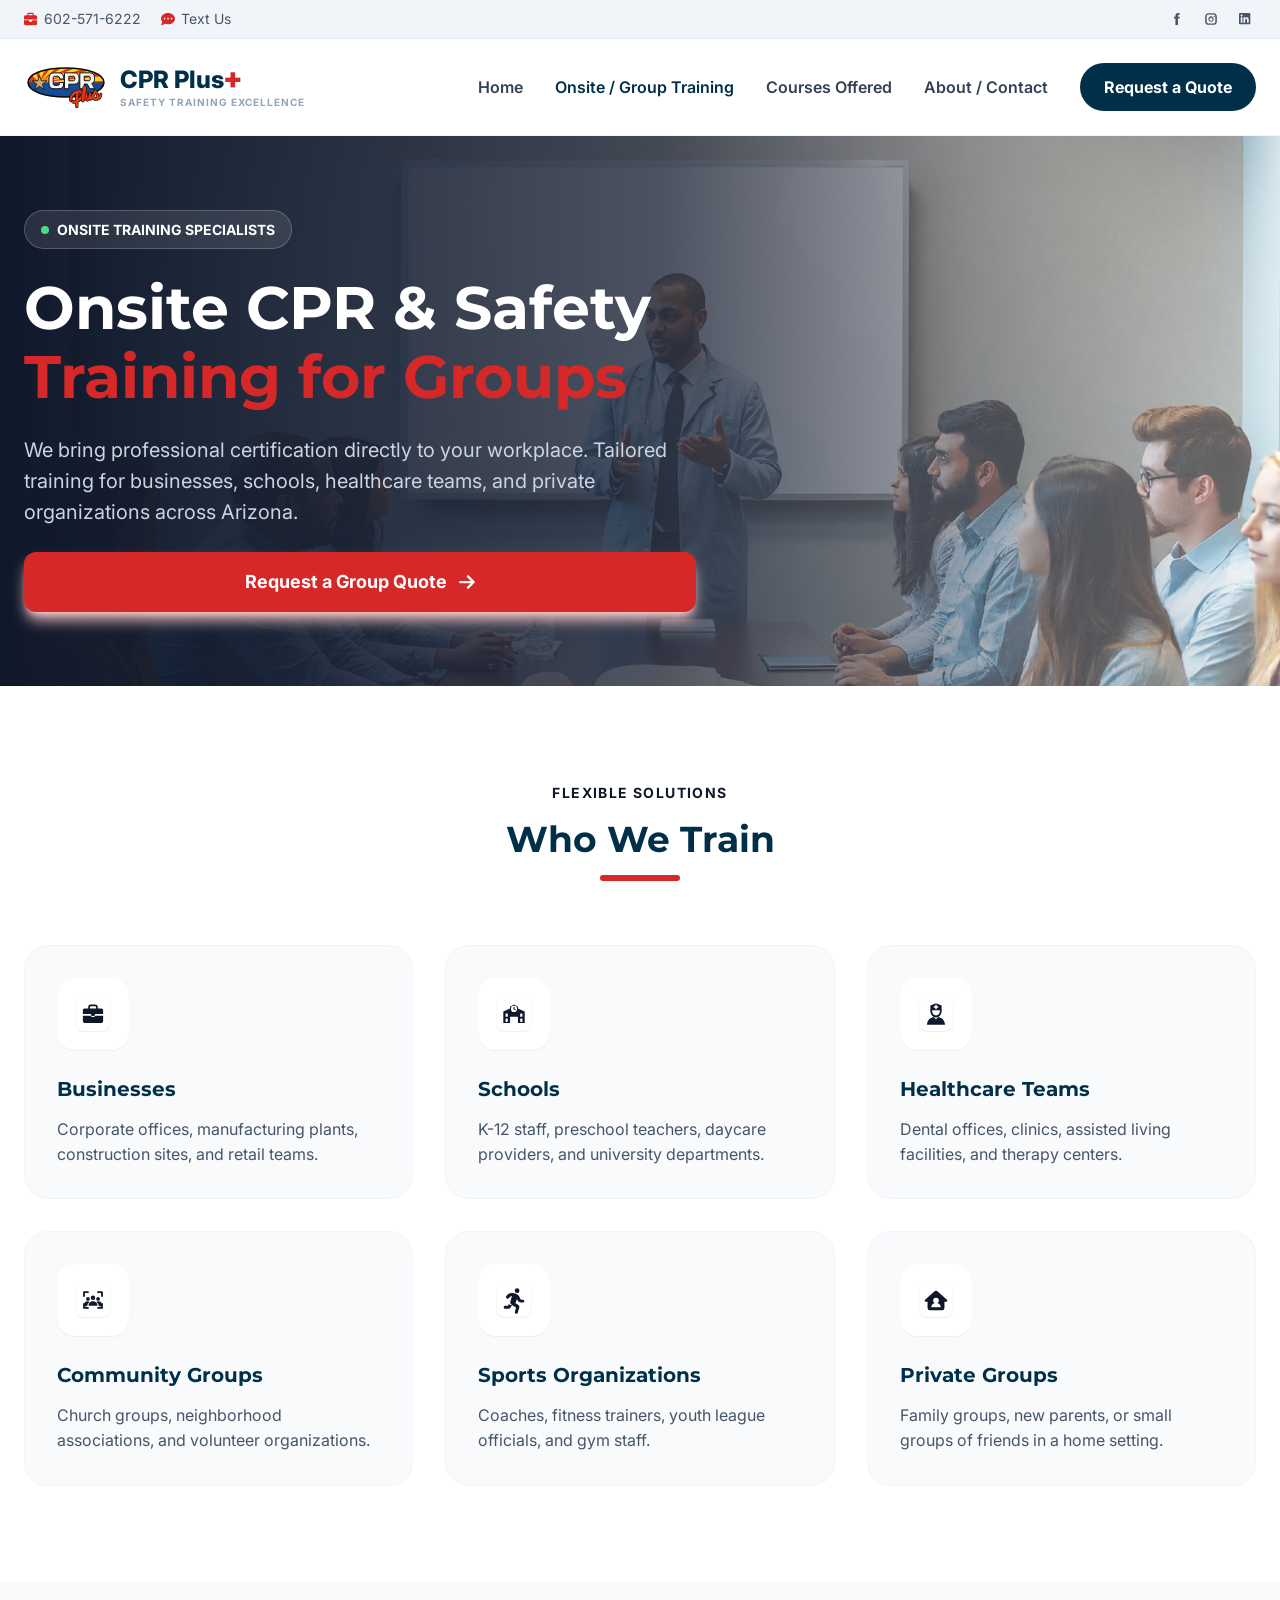
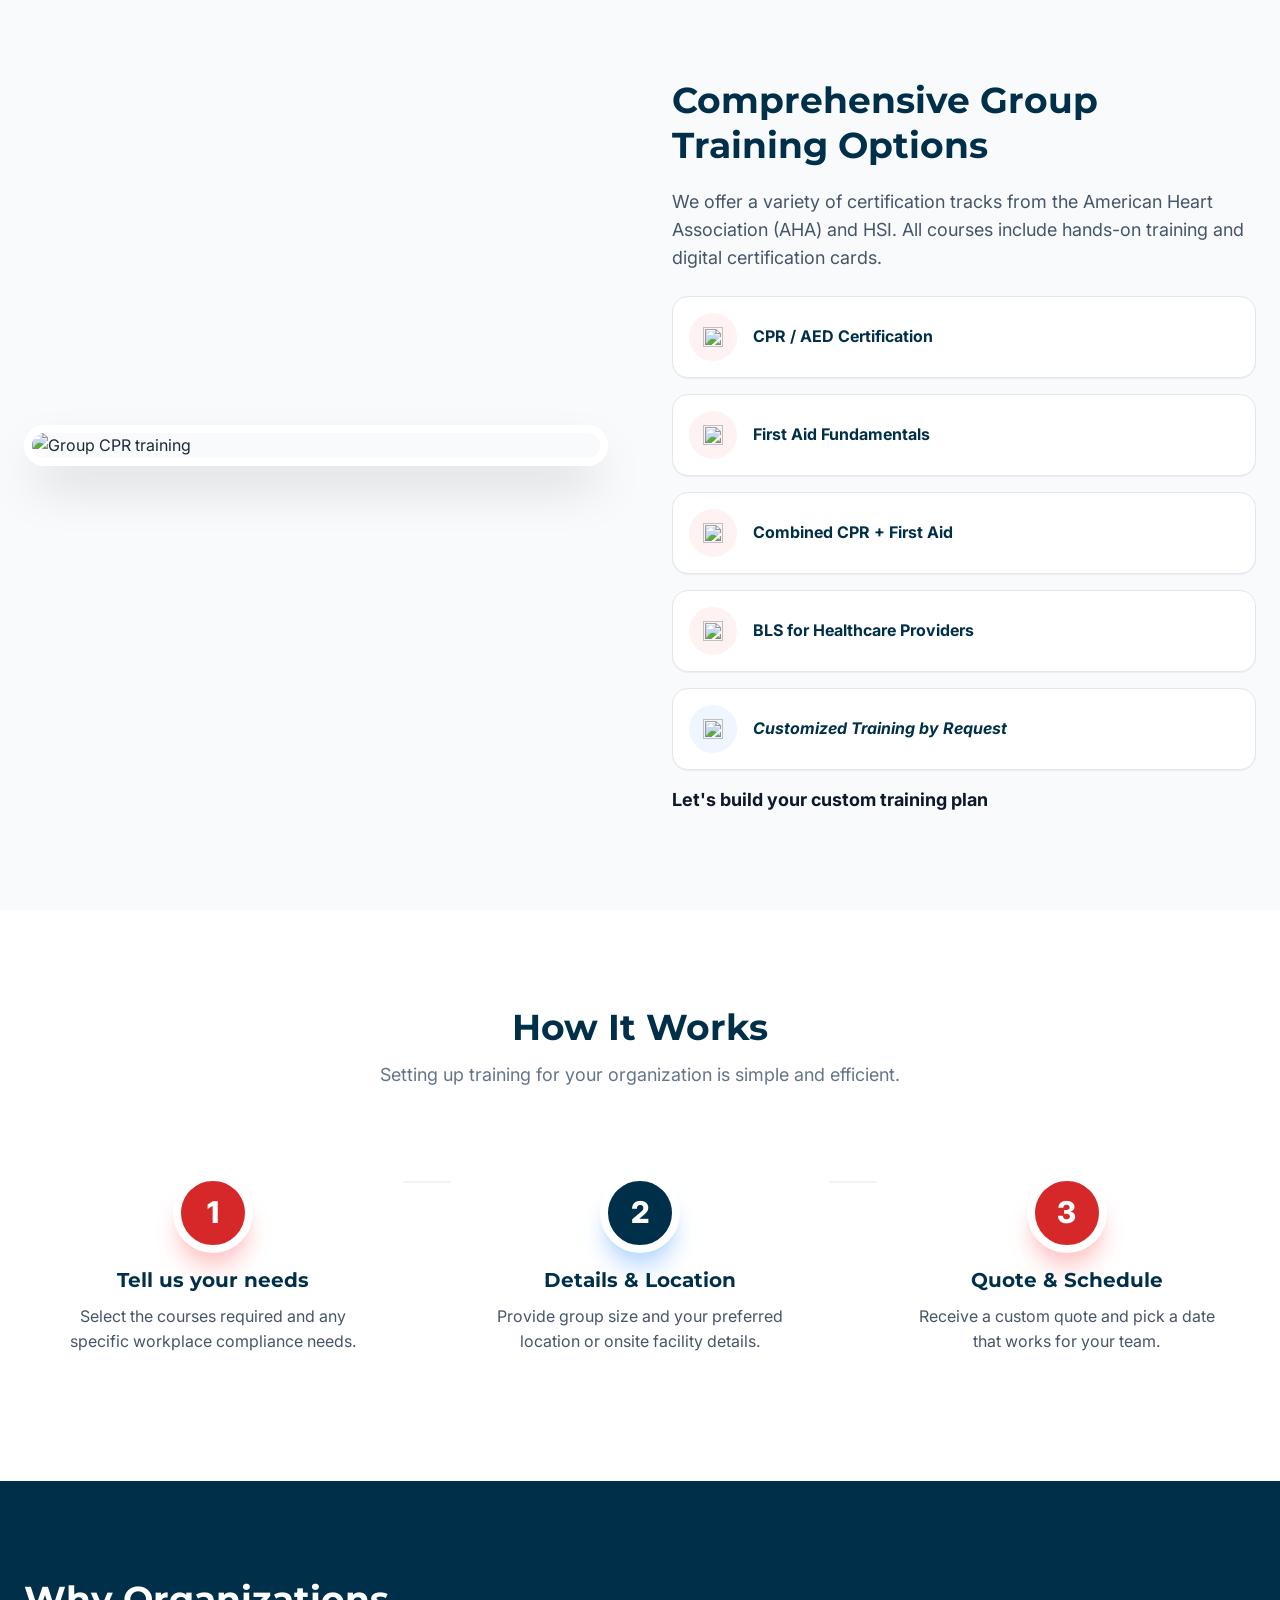
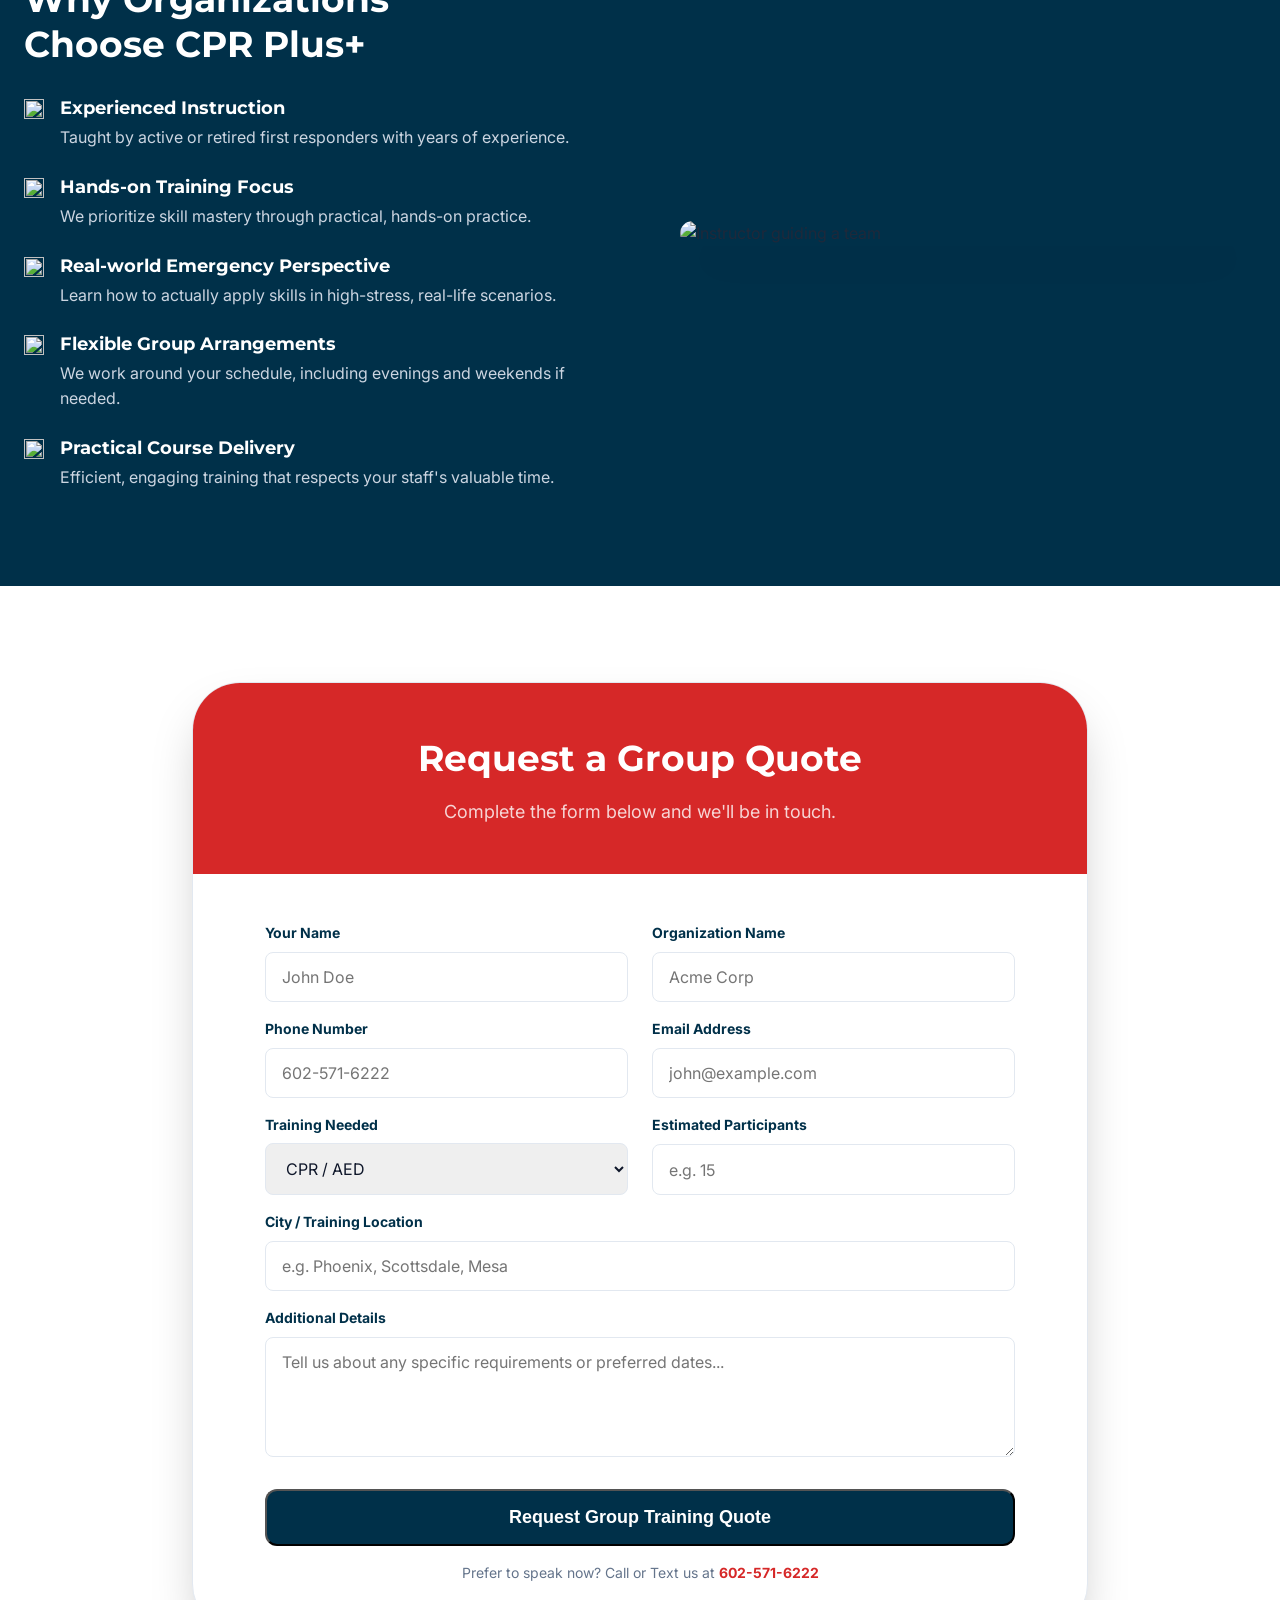
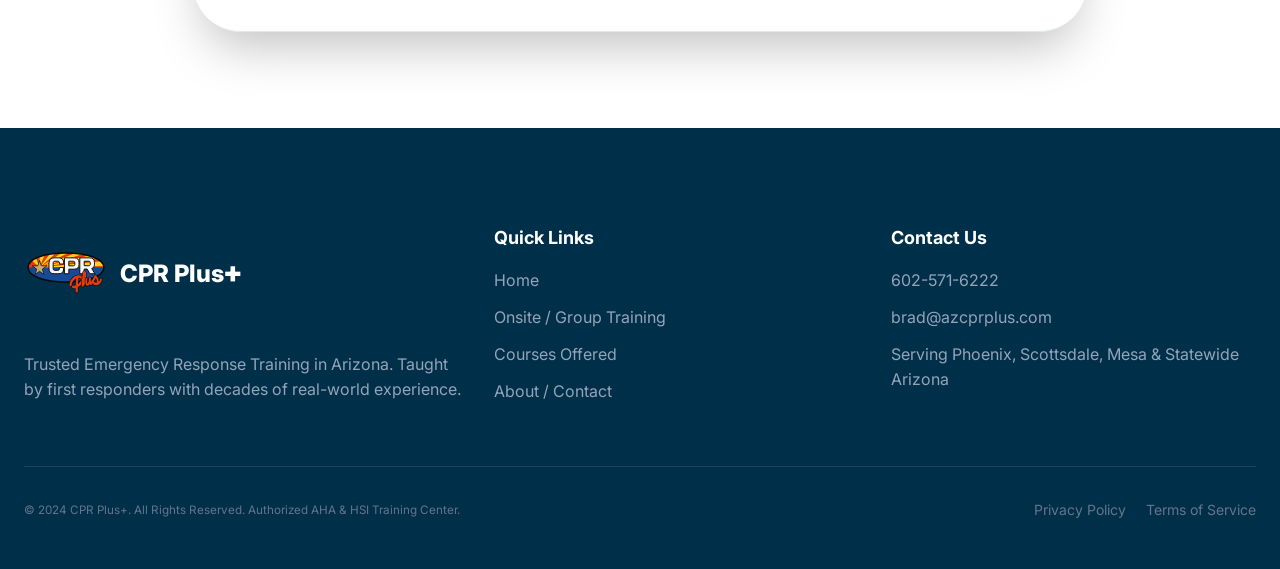
==== commit 4693b4c4: "Update local asset paths and onsite/training icon fixes" ====
--- a/about.html
+++ b/about.html
@@ -19,20 +19,18 @@
     <div class="topbar">
       <div class="container topbar-inner">
         <div class="topbar-left">
-          <a href="tel:+16025716222" class="topbar-item"><img class="icon-svg"
-              src="https://www.figma.com/api/mcp/asset/f08f9e33-ba75-454b-8f70-d1edd2acb4d6.svg"
+          <a href="tel:+16025716222" class="topbar-item"><img class="icon-svg" src="img/nav-phone.svg"
               alt="Phone">602-571-6222</a>
-          <a href="sms:+16025716222" class="topbar-item"><img class="icon-svg"
-              src="https://www.figma.com/api/mcp/asset/2f38ce8f-bc96-4674-966b-2834aacda3b4.svg" alt="Message">Text
-            Us</a>
+          <a href="sms:+16025716222" class="topbar-item"><img class="icon-svg" src="img/nav-text-us.svg"
+              alt="Message">Text Us</a>
         </div>
         <div class="topbar-right">
           <a href="https://www.facebook.com/" aria-label="Facebook"><img class="social-icon"
-              src="https://www.figma.com/api/mcp/asset/804b83e5-6442-4b50-9d4b-17cca820be78.svg" alt="Facebook"></a>
+              src="img/social-facebook.svg" alt="Facebook"></a>
+          <a href="https://www.instagram.com/" aria-label="Instagram"><img class="social-icon"
+              src="img/social-instagram.svg" alt="Instagram"></a>
           <a href="https://www.linkedin.com/" aria-label="LinkedIn"><img class="social-icon"
-              src="https://www.figma.com/api/mcp/asset/1d096305-9d56-4eb1-ac95-d482d58fb4e1.svg" alt="LinkedIn"></a>
-          <a href="https://www.instagram.com/" aria-label="Instagram"><img class="social-icon"
-              src="https://www.figma.com/api/mcp/asset/b9abfb20-cd04-4098-9127-9dc8a2d5b676.svg" alt="Instagram"></a>
+              src="img/social-linkedin.svg" alt="LinkedIn"></a>
         </div>
       </div>
     </div>
@@ -66,8 +64,7 @@
 
   <main>
     <section class="onsite-hero">
-      <img class="onsite-hero-bg" src="https://www.figma.com/api/mcp/asset/130ea7e7-51eb-45b3-b508-efd0d7930373.png"
-        alt="Onsite CPR training for teams">
+      <img class="onsite-hero-bg" src="img/onsite-cpr-training-hero.png" alt="Onsite CPR training for teams">
       <div class="onsite-hero-overlay"></div>
       <div class="container">
         <div class="onsite-hero-content">
@@ -76,7 +73,7 @@
           <p>We bring professional certification directly to your workplace. Tailored training for businesses, schools,
             healthcare teams, and private organizations across Arizona.</p>
           <a class="btn btn-red btn-with-icon" href="#quote-form">Request a Group Quote <img
-              src="https://www.figma.com/api/mcp/asset/653442ef-7d98-405b-867e-d6a3d2974341.svg" alt=""></a>
+              src="img/button-arrow-right.svg" alt=""></a>
         </div>
       </div>
     </section>
@@ -90,38 +87,33 @@
         </div>
         <div class="train-grid">
           <article class="train-card">
-            <div class="train-icon-wrap"><img
-                src="https://www.figma.com/api/mcp/asset/4b8edab8-6b7e-4b22-a6c0-c7742faafd3b.svg" alt=""></div>
+            <div class="train-icon-wrap"><img src="img/who-we-train-businesses.svg" alt="Businesses"></div>
             <h3>Businesses</h3>
             <p>Corporate offices, manufacturing plants, construction sites, and retail teams.</p>
           </article>
           <article class="train-card">
-            <div class="train-icon-wrap"><img
-                src="https://www.figma.com/api/mcp/asset/ec025461-c824-459d-874d-216234eeb299.svg" alt=""></div>
+            <div class="train-icon-wrap"><img src="img/who-we-train-schools.svg" alt="Schools"></div>
             <h3>Schools</h3>
             <p>K-12 staff, preschool teachers, daycare providers, and university departments.</p>
           </article>
           <article class="train-card">
-            <div class="train-icon-wrap"><img
-                src="https://www.figma.com/api/mcp/asset/2f7e3d56-1dce-4e4c-8e52-10882c3607a2.svg" alt=""></div>
+            <div class="train-icon-wrap"><img src="img/who-we-train-healthcare-teams.svg" alt="Healthcare Teams"></div>
             <h3>Healthcare Teams</h3>
             <p>Dental offices, clinics, assisted living facilities, and therapy centers.</p>
           </article>
           <article class="train-card">
-            <div class="train-icon-wrap"><img
-                src="https://www.figma.com/api/mcp/asset/6768bdb9-8f4a-45ec-80d9-fb1b40329b35.svg" alt=""></div>
+            <div class="train-icon-wrap"><img src="img/who-we-train-community-groups.svg" alt="Community Groups"></div>
             <h3>Community Groups</h3>
             <p>Church groups, neighborhood associations, and volunteer organizations.</p>
           </article>
           <article class="train-card">
-            <div class="train-icon-wrap"><img
-                src="https://www.figma.com/api/mcp/asset/8ed42484-45f6-4bba-9f07-8b9e446ce657.svg" alt=""></div>
+            <div class="train-icon-wrap"><img src="img/who-we-train-sports-organizations.svg"
+                alt="Sports Organizations"></div>
             <h3>Sports Organizations</h3>
             <p>Coaches, fitness trainers, youth league officials, and gym staff.</p>
           </article>
           <article class="train-card">
-            <div class="train-icon-wrap"><img
-                src="https://www.figma.com/api/mcp/asset/c40dab59-b365-4104-9e3a-e69202ad7f39.svg" alt=""></div>
+            <div class="train-icon-wrap"><img src="img/who-we-train-private-groups.svg" alt="Private Groups"></div>
             <h3>Private Groups</h3>
             <p>Family groups, new parents, or small groups of friends in a home setting.</p>
           </article>
--- a/styles.css
+++ b/styles.css
@@ -918,9 +918,9 @@
 }
 
 .train-icon-wrap {
-  width: 56px;
-  height: 56px;
-  border-radius: 16px;
+  width: 72px;
+  height: 72px;
+  border-radius: 18px;
   background: #fff;
   display: grid;
   place-items: center;
@@ -928,8 +928,8 @@
 }
 
 .train-icon-wrap img {
-  width: 24px;
-  height: 24px;
+  width: 36px;
+  height: 36px;
   object-fit: contain;
 }
 
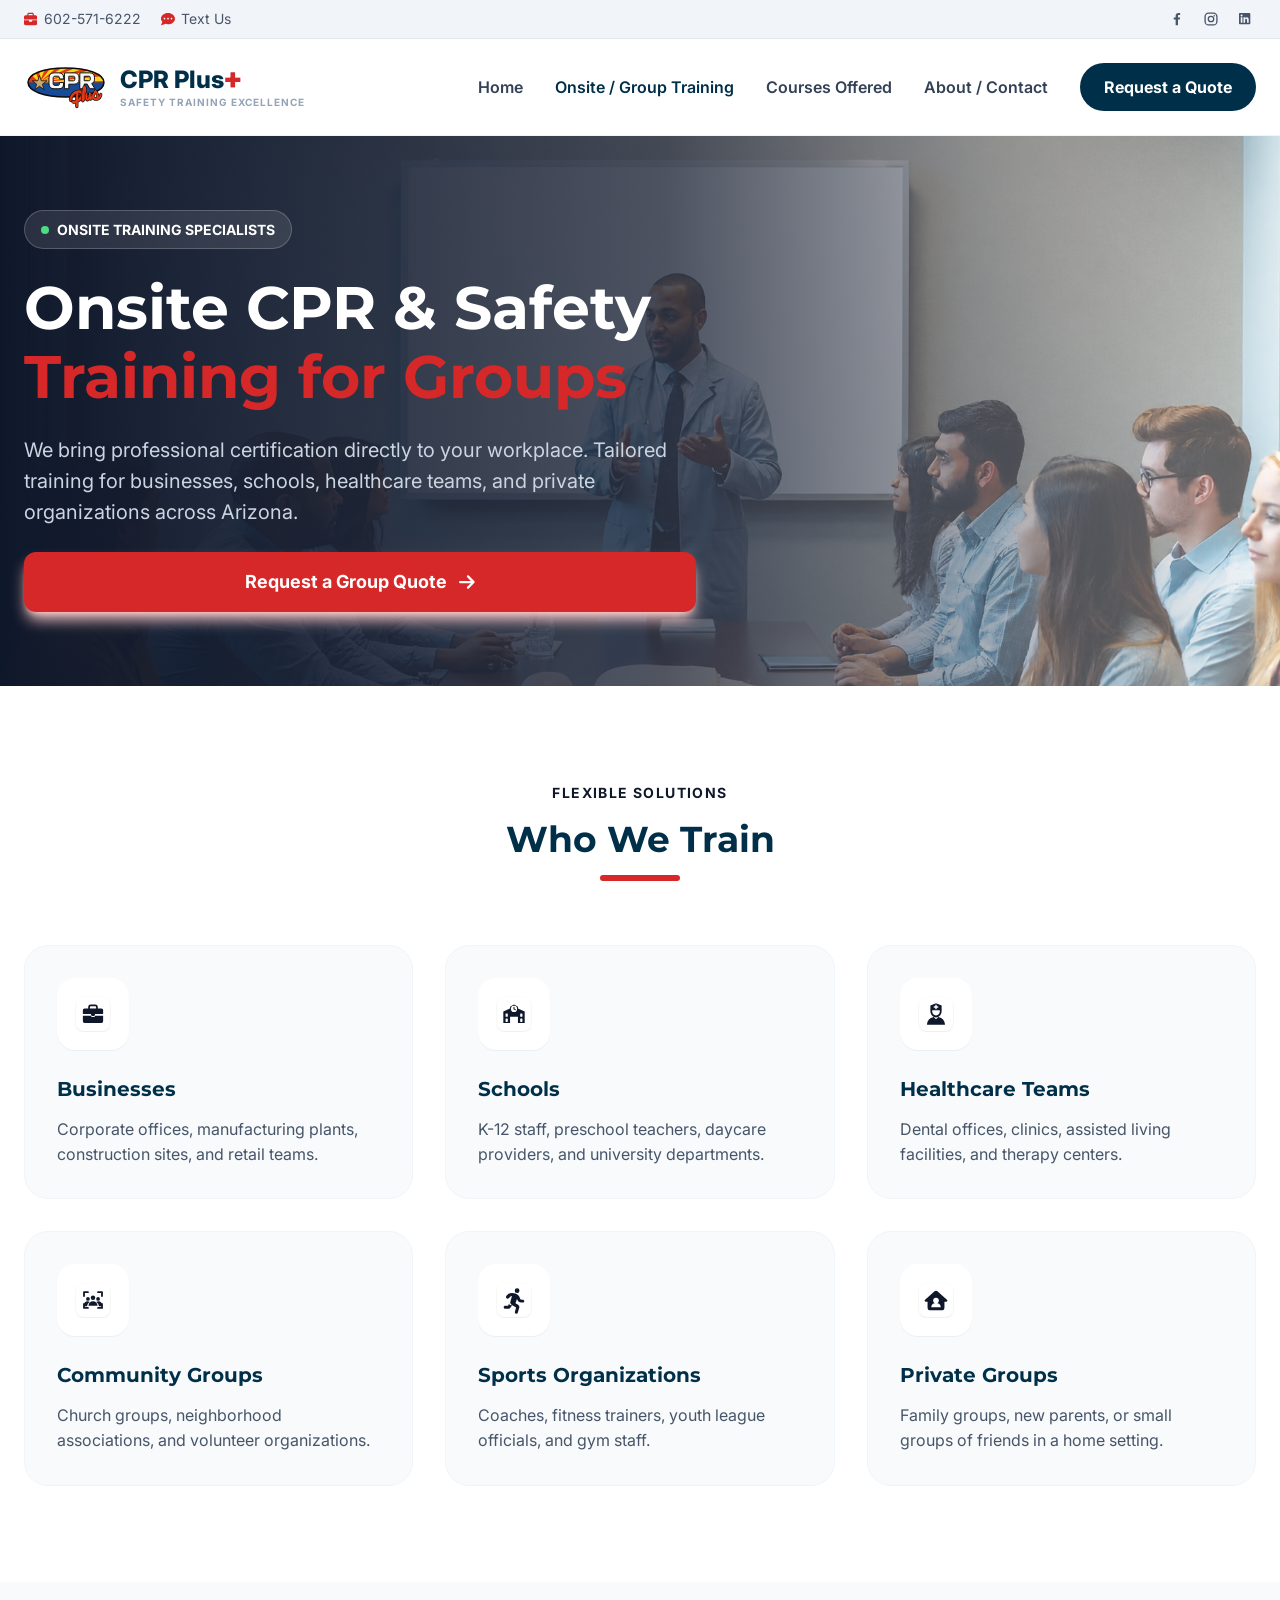
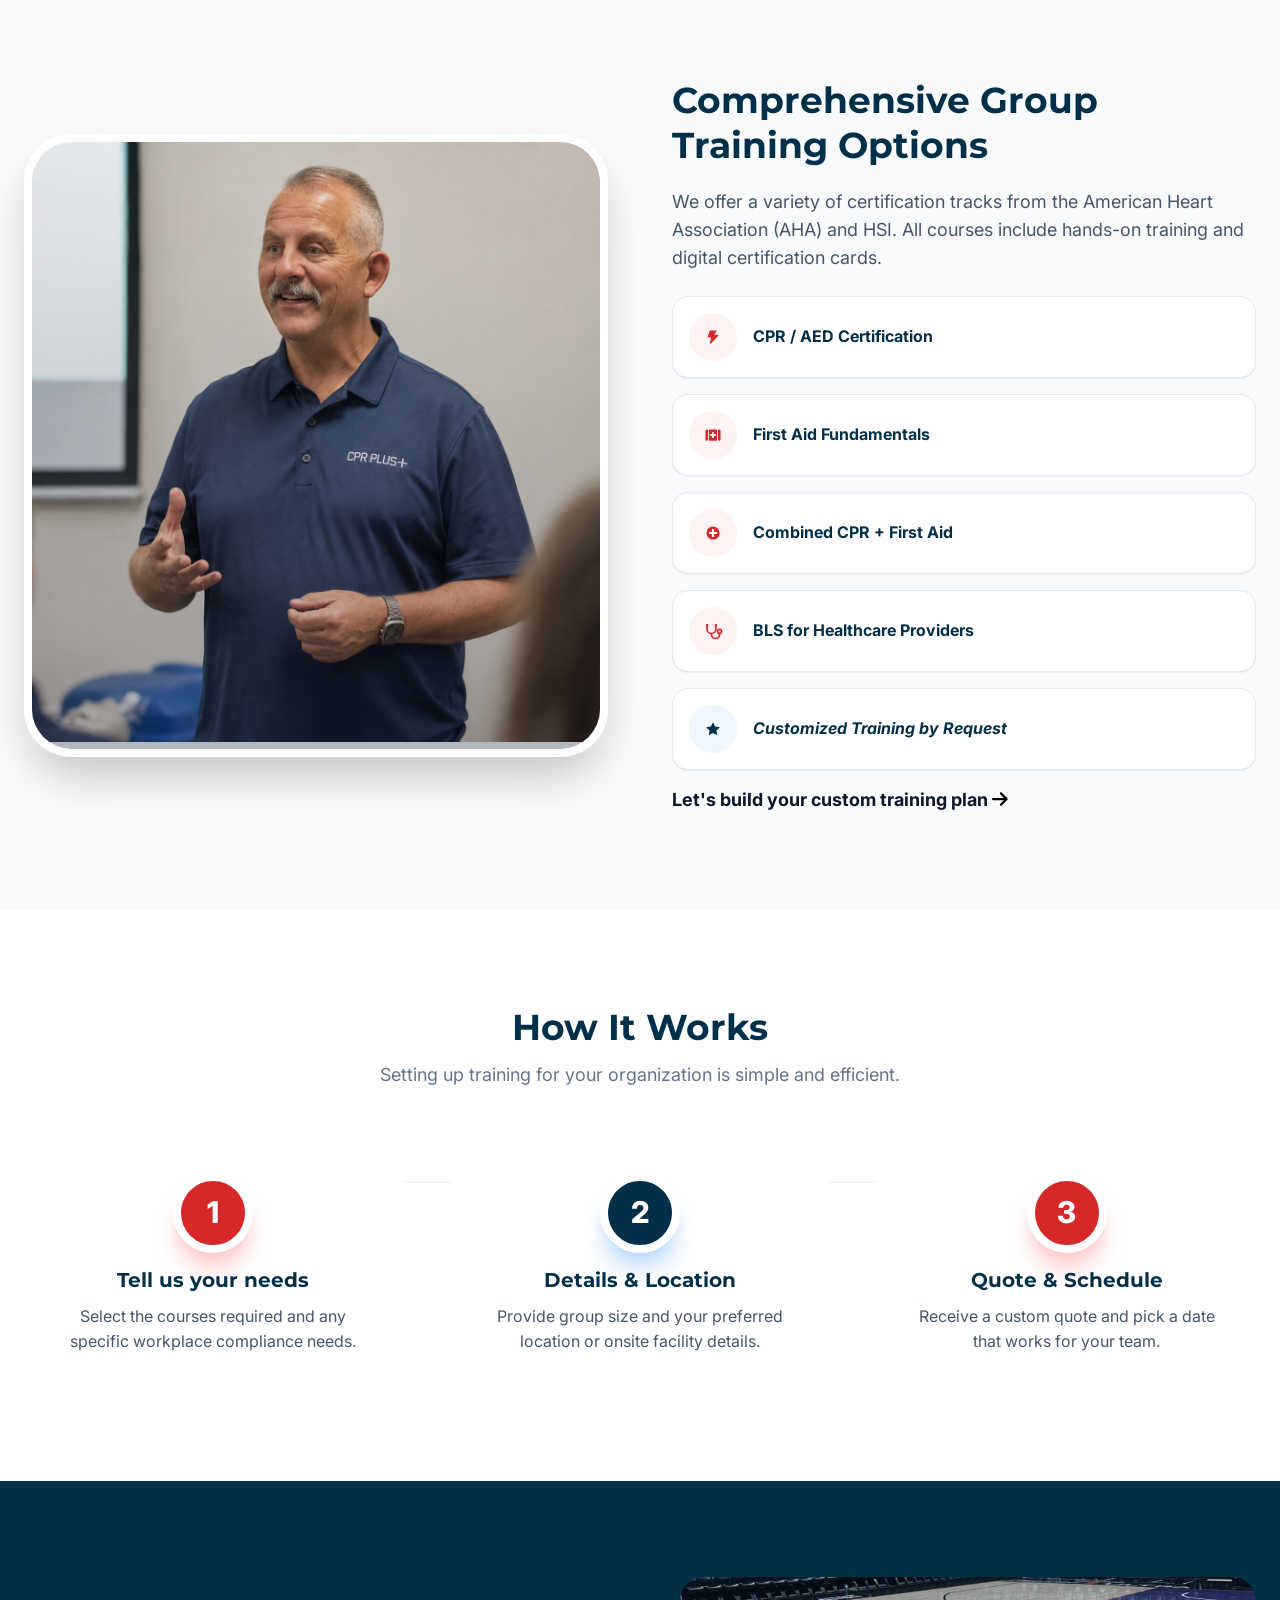
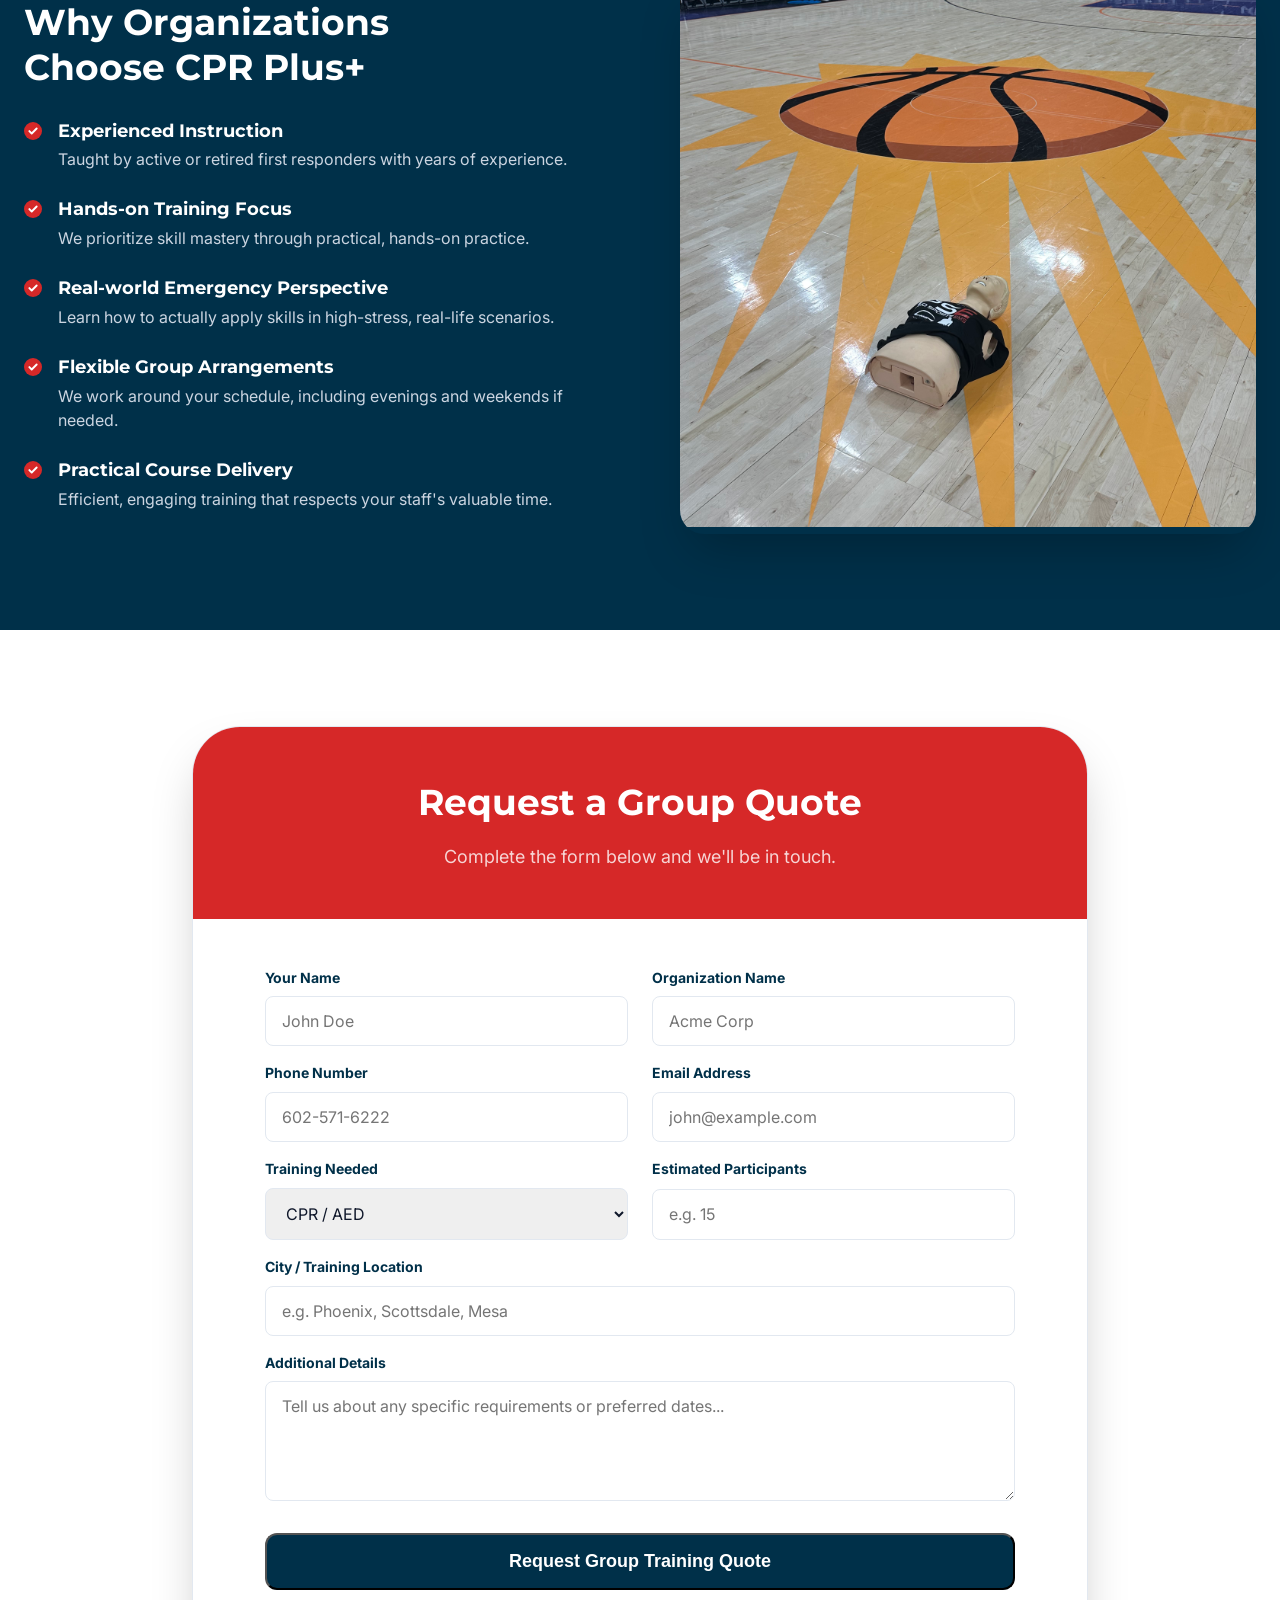
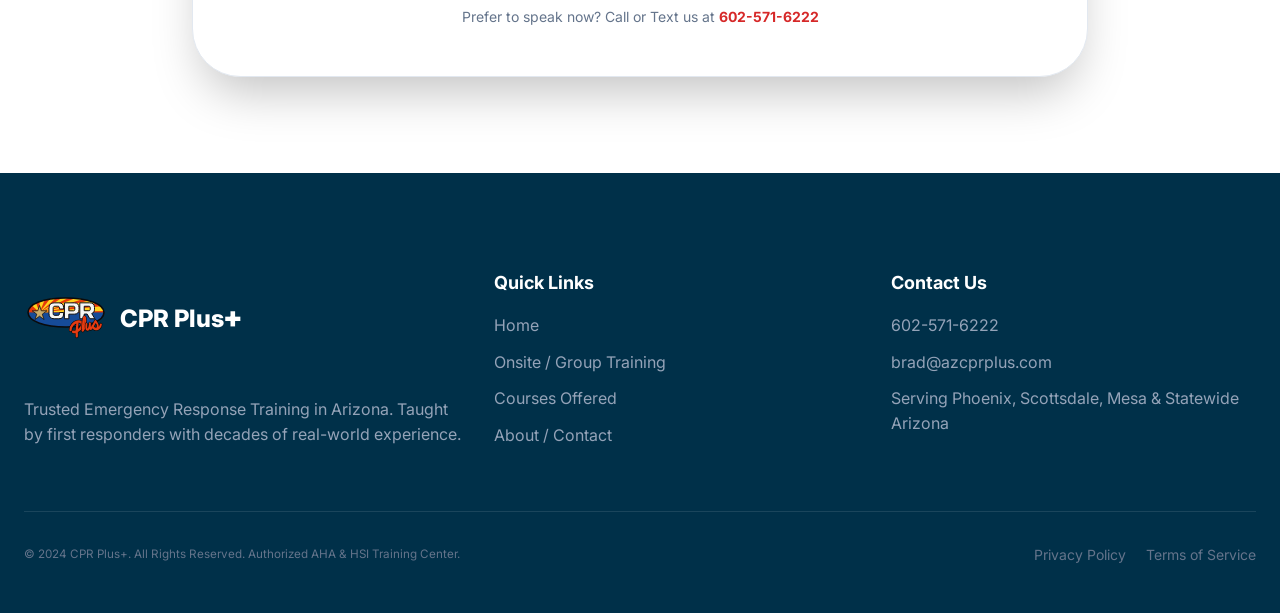
==== commit 12c20e10: "Localize and refine site image assets Move image assets into img/, update page references, replace s" ====
--- a/about.html
+++ b/about.html
@@ -5,7 +5,7 @@
   <meta charset="UTF-8">
   <meta name="viewport" content="width=device-width, initial-scale=1.0">
   <title>Onsite / Group Training | CPR Plus+</title>
-  <link rel="icon" type="image/svg+xml" href="images/cpr-plus-logo3.svg">
+  <link rel="icon" type="image/svg+xml" href="img/cpr-plus-logo3.svg">
   <link rel="preconnect" href="https://fonts.googleapis.com">
   <link rel="preconnect" href="https://fonts.gstatic.com" crossorigin>
   <link
@@ -38,7 +38,7 @@
     <nav class="nav nav-onsite">
       <div class="container nav-inner">
         <a class="brand" href="index.html">
-          <span class="brand-mark"><img class="brand-icon" src="images/cpr-plus-logo3.svg" alt="Logo"></span>
+          <span class="brand-mark"><img class="brand-icon" src="img/cpr-plus-logo3.svg" alt="Logo"></span>
           <span class="brand-text">
             <strong>CPR Plus<em>+</em></strong>
             <small>SAFETY TRAINING EXCELLENCE</small>
@@ -124,32 +124,26 @@
     <section class="group-options section-pad bg-soft">
       <div class="container options-grid">
         <div class="options-media">
-          <img src="https://www.figma.com/api/mcp/asset/f4056f6e-8b7e-4a8d-a179-8b1710ee7df8.png"
-            alt="Group CPR training">
+          <img src="img/rob_leaky_instruction.png" alt="Group CPR training">
         </div>
         <div class="options-copy">
           <h2>Comprehensive Group<br>Training Options</h2>
           <p>We offer a variety of certification tracks from the American Heart Association (AHA) and HSI. All courses
             include hands-on training and digital certification cards.</p>
           <ul class="options-list">
-            <li><span class="option-icon"><img
-                  src="https://www.figma.com/api/mcp/asset/fad90750-82fe-45ad-8571-a497c518e097.svg" alt=""></span>CPR /
+            <li><span class="option-icon"><img src="img/training-option-cpr-aed.svg" alt=""></span>CPR /
               AED Certification</li>
-            <li><span class="option-icon"><img
-                  src="https://www.figma.com/api/mcp/asset/8cb55a8c-f35d-419d-9271-06d98953dbe3.svg" alt=""></span>First
+            <li><span class="option-icon"><img src="img/training-option-first-aid.svg" alt=""></span>First
               Aid Fundamentals</li>
-            <li><span class="option-icon"><img
-                  src="https://www.figma.com/api/mcp/asset/f17d6bea-f646-45ba-aa68-39df415976c1.svg"
+            <li><span class="option-icon"><img src="img/training-option-combined-cpr-first-aid.svg"
                   alt=""></span>Combined CPR + First Aid</li>
-            <li><span class="option-icon"><img
-                  src="https://www.figma.com/api/mcp/asset/85840dbf-f992-47ad-bfe0-a2526a14b057.svg" alt=""></span>BLS
+            <li><span class="option-icon"><img src="img/training-option-bls-healthcare.svg" alt=""></span>BLS
               for Healthcare Providers</li>
-            <li><span class="option-icon option-icon-blue"><img
-                  src="https://www.figma.com/api/mcp/asset/ded2ed2b-e348-4830-bb70-9a119874c399.svg"
+            <li><span class="option-icon option-icon-blue"><img src="img/training-option-customized.svg"
                   alt=""></span><em>Customized Training by Request</em></li>
           </ul>
           <a class="inline-link inline-link-icon" href="#quote-form">Let's build your custom training plan <img
-              src="https://www.figma.com/api/mcp/asset/4d873bb1-d9ff-410b-8636-8c900d5811fc.svg" alt=""></a>
+              src="img/button-arrow-right.svg" alt=""></a>
         </div>
       </div>
     </section>
@@ -186,31 +180,29 @@
         <div>
           <h2>Why Organizations<br>Choose CPR Plus+</h2>
           <ul class="why-org-list">
-            <li><img src="https://www.figma.com/api/mcp/asset/2cb13ba6-a976-4b21-b582-ecd6bec89d01.svg" alt="">
+            <li><img src="img/checkmark.svg" alt="">
               <div><strong>Experienced Instruction</strong><span>Taught by active or retired first responders with years
                   of experience.</span></div>
             </li>
-            <li><img src="https://www.figma.com/api/mcp/asset/2cb13ba6-a976-4b21-b582-ecd6bec89d01.svg" alt="">
+            <li><img src="img/checkmark.svg" alt="">
               <div><strong>Hands-on Training Focus</strong><span>We prioritize skill mastery through practical, hands-on
                   practice.</span></div>
             </li>
-            <li><img src="https://www.figma.com/api/mcp/asset/2cb13ba6-a976-4b21-b582-ecd6bec89d01.svg" alt="">
+            <li><img src="img/checkmark.svg" alt="">
               <div><strong>Real-world Emergency Perspective</strong><span>Learn how to actually apply skills in
                   high-stress, real-life scenarios.</span></div>
             </li>
-            <li><img src="https://www.figma.com/api/mcp/asset/2cb13ba6-a976-4b21-b582-ecd6bec89d01.svg" alt="">
+            <li><img src="img/checkmark.svg" alt="">
               <div><strong>Flexible Group Arrangements</strong><span>We work around your schedule, including evenings
                   and weekends if needed.</span></div>
             </li>
-            <li><img src="https://www.figma.com/api/mcp/asset/2cb13ba6-a976-4b21-b582-ecd6bec89d01.svg" alt="">
+            <li><img src="img/checkmark.svg" alt="">
               <div><strong>Practical Course Delivery</strong><span>Efficient, engaging training that respects your
                   staff's valuable time.</span></div>
             </li>
           </ul>
         </div>
-        <div class="why-org-media"><img
-            src="https://www.figma.com/api/mcp/asset/6c922116-bba4-4a7d-85c4-180e15e35578.png"
-            alt="Instructor guiding a team"></div>
+        <div class="why-org-media"><img src="img/phoenix_suns_training.png" alt="Instructor guiding a team"></div>
       </div>
     </section>
 
@@ -268,7 +260,7 @@
     <div class="container footer-grid">
       <div>
         <a class="brand footer-brand" href="index.html">
-          <span class="brand-mark"><img class="brand-icon" src="images/cpr-plus-logo3.svg" alt="Logo"></span>
+          <span class="brand-mark"><img class="brand-icon" src="img/cpr-plus-logo3.svg" alt="Logo"></span>
           <span class="brand-text"><strong>CPR Plus<em>+</em></strong></span>
         </a>
         <p>Trusted Emergency Response Training in Arizona. Taught by first responders with decades of
--- a/styles.css
+++ b/styles.css
@@ -952,16 +952,26 @@
 }
 
 .options-media {
+  position: relative;
   border: 8px solid #fff;
   border-radius: 48px;
   overflow: hidden;
   box-shadow: 0 25px 50px -12px rgba(0, 0, 0, 0.25);
 }
 
+.options-media::after {
+  content: "";
+  position: absolute;
+  inset: 0;
+  pointer-events: none;
+  background: linear-gradient(180deg, rgba(15, 23, 42, 0.08) 0%, rgba(15, 23, 42, 0.3) 100%);
+}
+
 .options-media img {
   width: 100%;
   height: 600px;
   object-fit: cover;
+  object-position: center top;
 }
 
 .options-copy h2 {
@@ -1012,8 +1022,8 @@
 }
 
 .options-list img {
-  width: 20px;
-  height: 20px;
+  width: 40px;
+  height: 40px;
 }
 
 .options-list em {
@@ -1034,7 +1044,9 @@
 
 .inline-link-icon img {
   width: 16px;
-  height: 18px;
+  height: 16px;
+  filter: brightness(0);
+  transform: translateY(1px);
 }
 
 .no-bottom-gap {
@@ -1130,13 +1142,13 @@
 
 .why-org-list li {
   display: grid;
-  grid-template-columns: 20px 1fr;
+  grid-template-columns: 18px 1fr;
   gap: 16px;
 }
 
 .why-org-list img {
-  width: 20px;
-  height: 20px;
+  width: 18px;
+  height: 18px;
   margin-top: 4px;
 }
 
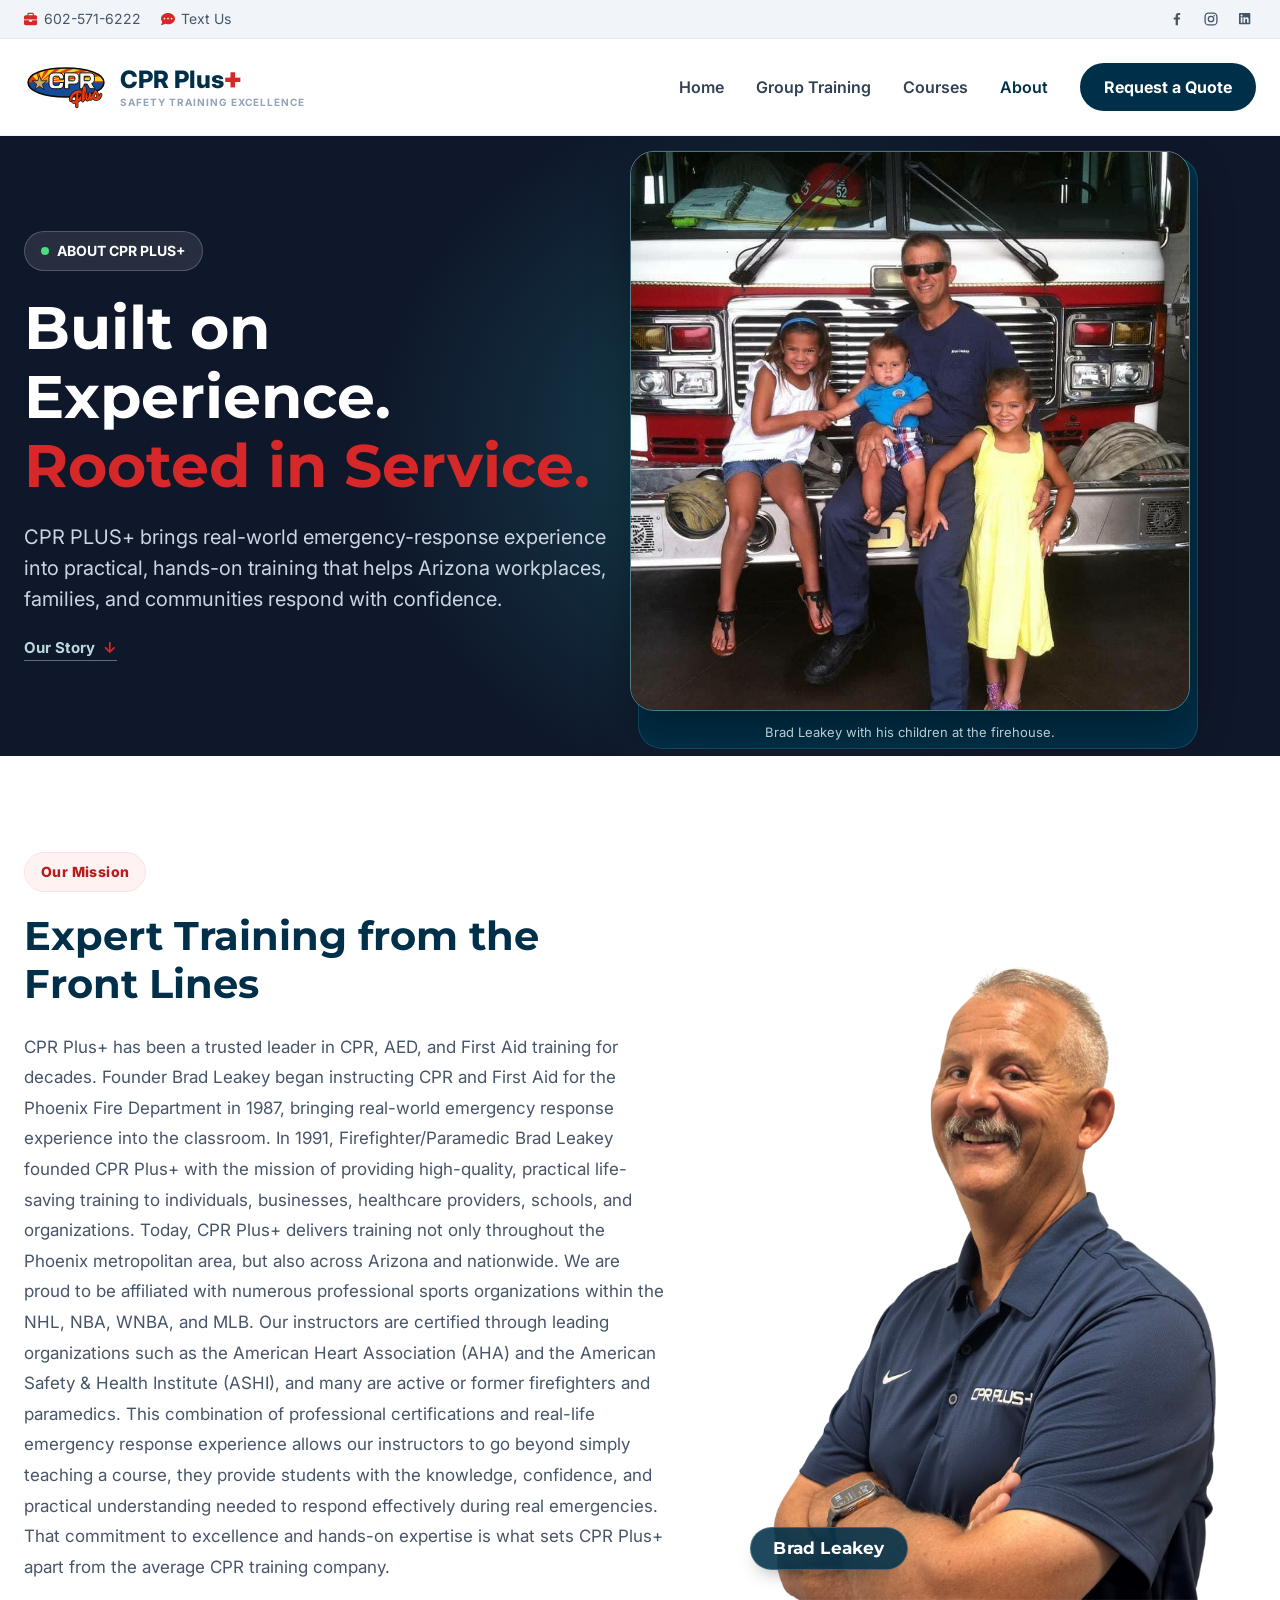
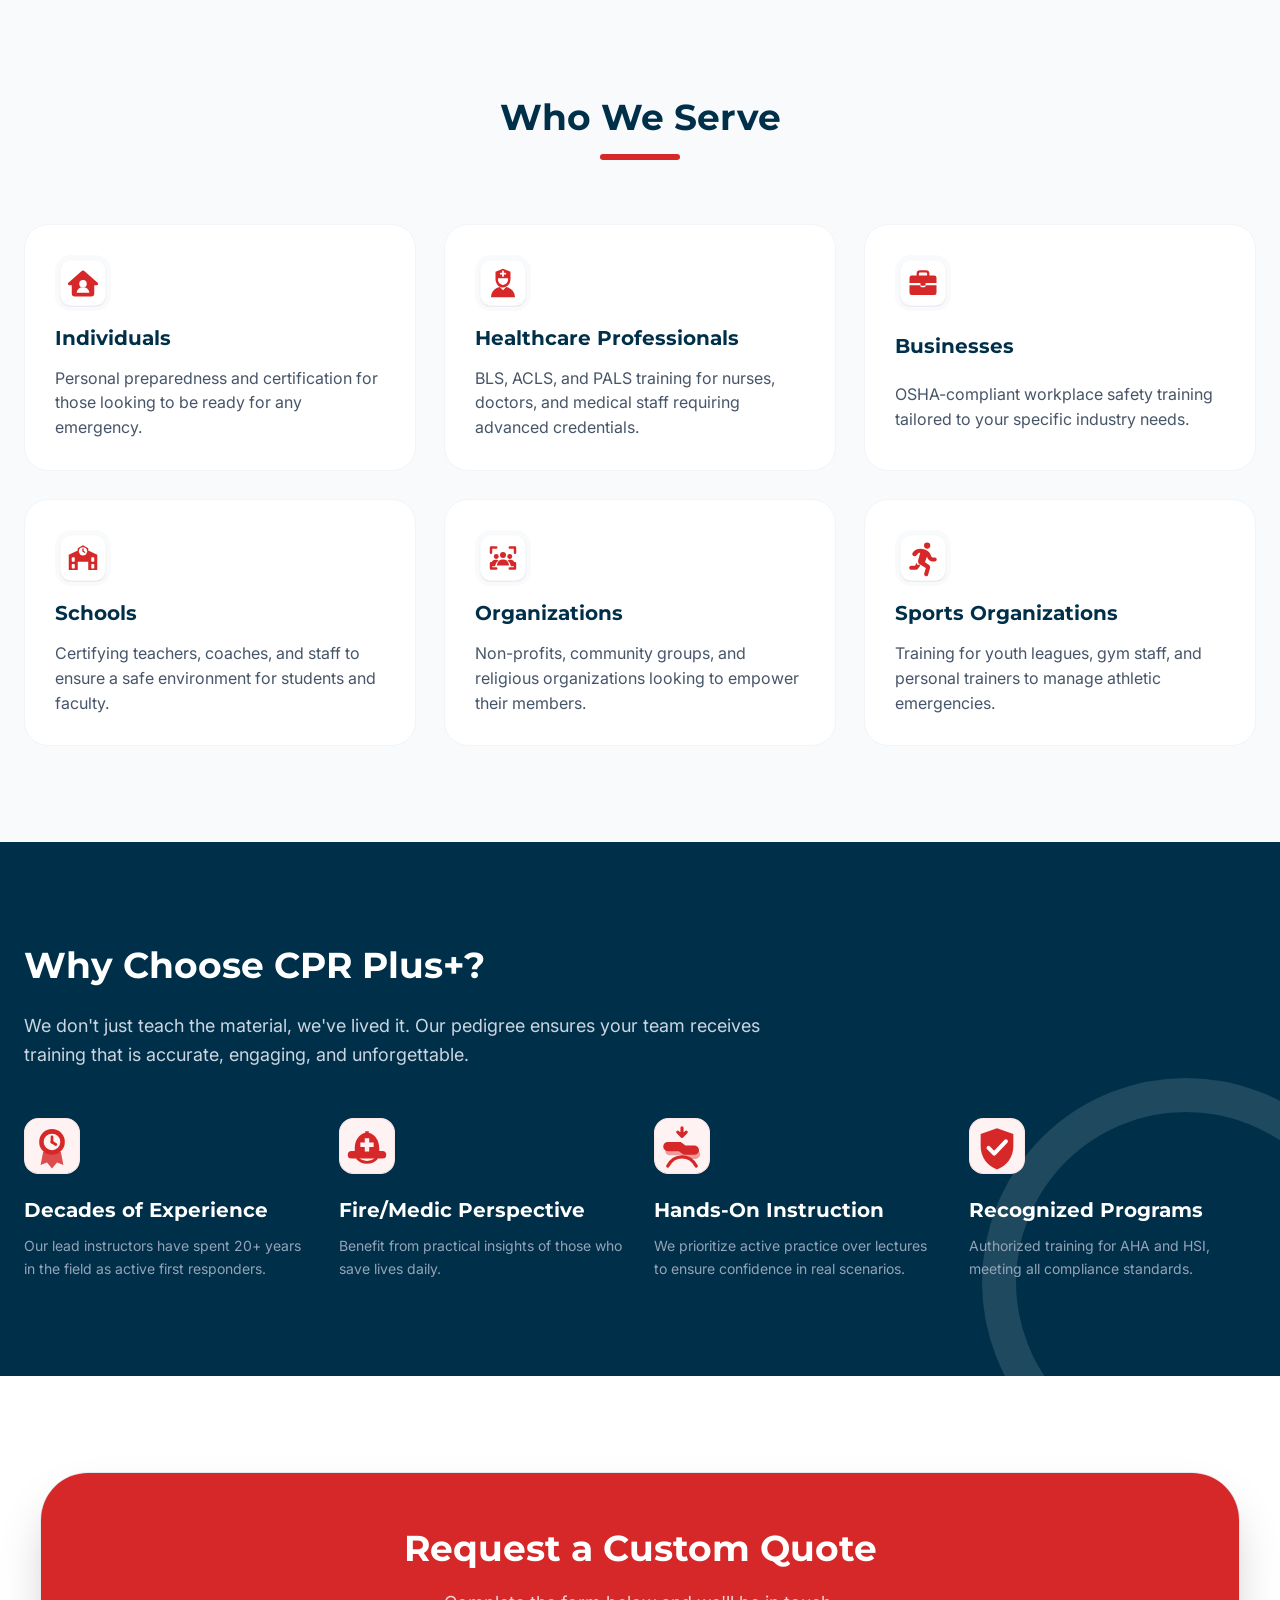
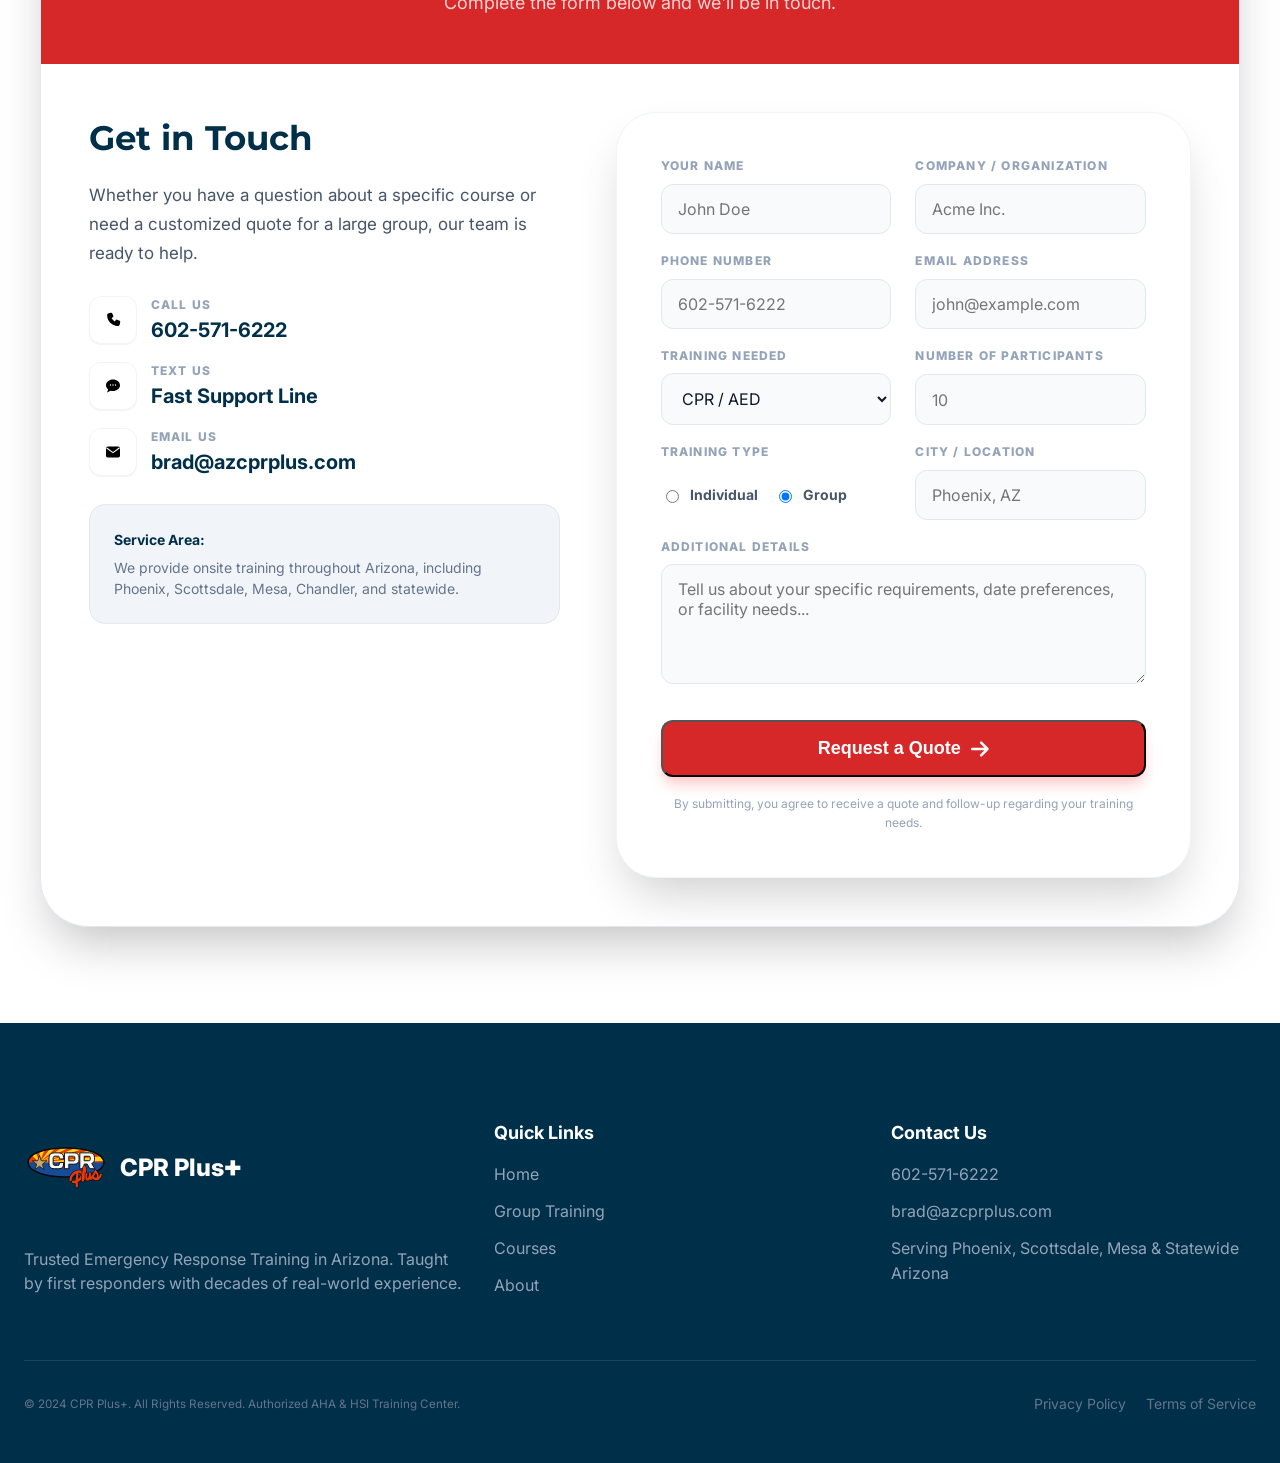
==== commit f527287e: "Update site pages, training imagery, and About page icons" ====
--- a/about.html
+++ b/about.html
@@ -4,7 +4,7 @@
 <head>
   <meta charset="UTF-8">
   <meta name="viewport" content="width=device-width, initial-scale=1.0">
-  <title>Onsite / Group Training | CPR Plus+</title>
+  <title>About | CPR Plus+</title>
   <link rel="icon" type="image/svg+xml" href="img/cpr-plus-logo3.svg">
   <link rel="preconnect" href="https://fonts.googleapis.com">
   <link rel="preconnect" href="https://fonts.gstatic.com" crossorigin>
@@ -37,7 +37,7 @@
 
     <nav class="nav nav-onsite">
       <div class="container nav-inner">
-        <a class="brand" href="index.html">
+        <a class="brand" href="home.html">
           <span class="brand-mark"><img class="brand-icon" src="img/cpr-plus-logo3.svg" alt="Logo"></span>
           <span class="brand-text">
             <strong>CPR Plus<em>+</em></strong>
@@ -51,207 +51,205 @@
         </button>
         <div class="nav-onsite-right">
           <div class="nav-links">
-            <a href="index.html">Home</a>
-            <a class="is-active" href="about.html">Onsite / Group Training</a>
-            <a href="courses.html">Courses Offered</a>
-            <a href="contact.html">About / Contact</a>
+            <a href="home.html">Home</a>
+            <a href="group-training.html">Group Training</a>
+            <a href="courses.html">Courses</a>
+            <a class="is-active" href="about.html">About</a>
           </div>
-          <a class="btn btn-pill btn-dark" href="about.html#quote-form">Request a Quote</a>
+          <a class="btn btn-pill btn-dark" href="#quote-form">Request a Quote</a>
         </div>
       </div>
     </nav>
   </header>
 
-  <main>
-    <section class="onsite-hero">
-      <img class="onsite-hero-bg" src="img/onsite-cpr-training-hero.png" alt="Onsite CPR training for teams">
+  <main class="contact-page">
+    <section class="contact-hero onsite-hero about-hero">
+      <figure class="about-hero-visual">
+        <img class="onsite-hero-bg" src="img/brad-leakey-family-firehouse.png"
+          alt="Brad Leakey with his children in front of a fire engine">
+        <figcaption>Brad Leakey with his children at the firehouse.</figcaption>
+      </figure>
       <div class="onsite-hero-overlay"></div>
       <div class="container">
         <div class="onsite-hero-content">
-          <div class="onsite-chip"><span></span>ONSITE TRAINING SPECIALISTS</div>
-          <h1>Onsite CPR &amp; Safety<br><span>Training for Groups</span></h1>
-          <p>We bring professional certification directly to your workplace. Tailored training for businesses, schools,
-            healthcare teams, and private organizations across Arizona.</p>
-          <a class="btn btn-red btn-with-icon" href="#quote-form">Request a Group Quote <img
-              src="img/button-arrow-right.svg" alt=""></a>
-        </div>
-      </div>
-    </section>
-
-    <section class="who-train section-pad">
+          <div class="onsite-chip"><span></span>ABOUT CPR PLUS+</div>
+          <h1>Built on Experience.<br><span>Rooted in Service.</span></h1>
+          <p>CPR PLUS+ brings real-world emergency-response experience into practical, hands-on training that helps
+            Arizona workplaces, families, and communities respond with confidence.</p>
+          <a class="about-story-link" href="#mission">Our Story <span aria-hidden="true">↓</span></a>
+        </div>
+      </div>
+    </section>
+
+    <section class="mission section-pad" id="mission">
+      <div class="container mission-grid">
+        <div>
+          <span class="mission-chip">Our Mission</span>
+          <h2>Expert Training from the<br>Front Lines</h2>
+          <p>CPR Plus+ has been a trusted leader in CPR, AED, and First Aid training for decades. Founder Brad Leakey
+            began instructing CPR and First Aid for the Phoenix Fire Department in 1987, bringing real-world emergency
+            response experience into the classroom. In 1991, Firefighter/Paramedic Brad Leakey founded CPR Plus+ with
+            the mission of providing high-quality, practical life-saving training to individuals, businesses, healthcare
+            providers, schools, and organizations. Today, CPR Plus+ delivers training not only throughout the Phoenix
+            metropolitan area, but also across Arizona and nationwide. We are proud to be affiliated with numerous
+            professional sports organizations within the NHL, NBA, WNBA, and MLB. Our instructors are certified through
+            leading organizations such as the American Heart Association (AHA) and the American Safety &amp; Health
+            Institute (ASHI), and many are active or former firefighters and paramedics. This combination of
+            professional certifications and real-life emergency response experience allows our instructors to go beyond
+            simply teaching a course, they provide students with the knowledge, confidence, and practical understanding
+            needed to respond effectively during real emergencies. That commitment to excellence and hands-on expertise
+            is what sets CPR Plus+ apart from the average CPR training company.</p>
+        </div>
+        <div class="mission-media">
+          <img src="img/Rob Leaky.png" alt="Firefighter instructor teaching CPR">
+          <div class="mission-name-tag">Brad Leakey</div>
+        </div>
+      </div>
+    </section>
+
+    <section class="serve section-pad bg-soft">
       <div class="container">
         <div class="section-head onsite-head">
-          <p class="eyebrow-dark">Flexible Solutions</p>
-          <h2>Who We Train</h2>
+          <h2>Who We Serve</h2>
           <span class="accent-line"></span>
         </div>
-        <div class="train-grid">
-          <article class="train-card">
-            <div class="train-icon-wrap"><img src="img/who-we-train-businesses.svg" alt="Businesses"></div>
+        <div class="serve-grid">
+          <article><span><img src="img/who-we-serve-individuals.svg" alt=""></span>
+            <h3>Individuals</h3>
+            <p>Personal preparedness and certification for those looking to be ready for any emergency.</p>
+          </article>
+          <article><span><img src="img/who-we-serve-healthcare-professionals.svg" alt=""></span>
+            <h3>Healthcare Professionals</h3>
+            <p>BLS, ACLS, and PALS training for nurses, doctors, and medical staff requiring advanced credentials.</p>
+          </article>
+          <article><span><img src="img/who-we-serve-businesses.svg" alt=""></span>
             <h3>Businesses</h3>
-            <p>Corporate offices, manufacturing plants, construction sites, and retail teams.</p>
-          </article>
-          <article class="train-card">
-            <div class="train-icon-wrap"><img src="img/who-we-train-schools.svg" alt="Schools"></div>
+            <p>OSHA-compliant workplace safety training tailored to your specific industry needs.</p>
+          </article>
+          <article><span><img src="img/who-we-serve-schools.svg" alt=""></span>
             <h3>Schools</h3>
-            <p>K-12 staff, preschool teachers, daycare providers, and university departments.</p>
-          </article>
-          <article class="train-card">
-            <div class="train-icon-wrap"><img src="img/who-we-train-healthcare-teams.svg" alt="Healthcare Teams"></div>
-            <h3>Healthcare Teams</h3>
-            <p>Dental offices, clinics, assisted living facilities, and therapy centers.</p>
-          </article>
-          <article class="train-card">
-            <div class="train-icon-wrap"><img src="img/who-we-train-community-groups.svg" alt="Community Groups"></div>
-            <h3>Community Groups</h3>
-            <p>Church groups, neighborhood associations, and volunteer organizations.</p>
-          </article>
-          <article class="train-card">
-            <div class="train-icon-wrap"><img src="img/who-we-train-sports-organizations.svg"
-                alt="Sports Organizations"></div>
+            <p>Certifying teachers, coaches, and staff to ensure a safe environment for students and faculty.</p>
+          </article>
+          <article><span><img src="img/who-we-serve-organizations.svg" alt=""></span>
+            <h3>Organizations</h3>
+            <p>Non-profits, community groups, and religious organizations looking to empower their members.</p>
+          </article>
+          <article><span><img src="img/who-we-serve-sports-organizations.svg" alt=""></span>
             <h3>Sports Organizations</h3>
-            <p>Coaches, fitness trainers, youth league officials, and gym staff.</p>
-          </article>
-          <article class="train-card">
-            <div class="train-icon-wrap"><img src="img/who-we-train-private-groups.svg" alt="Private Groups"></div>
-            <h3>Private Groups</h3>
-            <p>Family groups, new parents, or small groups of friends in a home setting.</p>
-          </article>
-        </div>
-      </div>
-    </section>
-
-    <section class="group-options section-pad bg-soft">
-      <div class="container options-grid">
-        <div class="options-media">
-          <img src="img/rob_leaky_instruction.png" alt="Group CPR training">
-        </div>
-        <div class="options-copy">
-          <h2>Comprehensive Group<br>Training Options</h2>
-          <p>We offer a variety of certification tracks from the American Heart Association (AHA) and HSI. All courses
-            include hands-on training and digital certification cards.</p>
-          <ul class="options-list">
-            <li><span class="option-icon"><img src="img/training-option-cpr-aed.svg" alt=""></span>CPR /
-              AED Certification</li>
-            <li><span class="option-icon"><img src="img/training-option-first-aid.svg" alt=""></span>First
-              Aid Fundamentals</li>
-            <li><span class="option-icon"><img src="img/training-option-combined-cpr-first-aid.svg"
-                  alt=""></span>Combined CPR + First Aid</li>
-            <li><span class="option-icon"><img src="img/training-option-bls-healthcare.svg" alt=""></span>BLS
-              for Healthcare Providers</li>
-            <li><span class="option-icon option-icon-blue"><img src="img/training-option-customized.svg"
-                  alt=""></span><em>Customized Training by Request</em></li>
-          </ul>
-          <a class="inline-link inline-link-icon" href="#quote-form">Let's build your custom training plan <img
-              src="img/button-arrow-right.svg" alt=""></a>
-        </div>
-      </div>
-    </section>
-
-    <section class="how-works section-pad">
+            <p>Training for youth leagues, gym staff, and personal trainers to manage athletic emergencies.</p>
+          </article>
+        </div>
+      </div>
+    </section>
+
+    <section class="choose section-pad">
       <div class="container">
-        <div class="section-head onsite-head no-bottom-gap">
-          <h2>How It Works</h2>
-          <p class="how-sub">Setting up training for your organization is simple and efficient.</p>
-        </div>
-        <div class="steps-row">
-          <div class="step-line"></div>
-          <article class="step-card">
-            <div class="step-dot">1</div>
-            <h3>Tell us your needs</h3>
-            <p>Select the courses required and any specific workplace compliance needs.</p>
-          </article>
-          <article class="step-card">
-            <div class="step-dot step-dot-alt">2</div>
-            <h3>Details &amp; Location</h3>
-            <p>Provide group size and your preferred location or onsite facility details.</p>
-          </article>
-          <article class="step-card">
-            <div class="step-dot">3</div>
-            <h3>Quote &amp; Schedule</h3>
-            <p>Receive a custom quote and pick a date that works for your team.</p>
-          </article>
-        </div>
-      </div>
-    </section>
-
-    <section class="why-org section-pad">
-      <div class="container why-org-grid">
-        <div>
-          <h2>Why Organizations<br>Choose CPR Plus+</h2>
-          <ul class="why-org-list">
-            <li><img src="img/checkmark.svg" alt="">
-              <div><strong>Experienced Instruction</strong><span>Taught by active or retired first responders with years
-                  of experience.</span></div>
-            </li>
-            <li><img src="img/checkmark.svg" alt="">
-              <div><strong>Hands-on Training Focus</strong><span>We prioritize skill mastery through practical, hands-on
-                  practice.</span></div>
-            </li>
-            <li><img src="img/checkmark.svg" alt="">
-              <div><strong>Real-world Emergency Perspective</strong><span>Learn how to actually apply skills in
-                  high-stress, real-life scenarios.</span></div>
-            </li>
-            <li><img src="img/checkmark.svg" alt="">
-              <div><strong>Flexible Group Arrangements</strong><span>We work around your schedule, including evenings
-                  and weekends if needed.</span></div>
-            </li>
-            <li><img src="img/checkmark.svg" alt="">
-              <div><strong>Practical Course Delivery</strong><span>Efficient, engaging training that respects your
-                  staff's valuable time.</span></div>
-            </li>
-          </ul>
-        </div>
-        <div class="why-org-media"><img src="img/phoenix_suns_training.png" alt="Instructor guiding a team"></div>
-      </div>
-    </section>
-
-    <section class="quote-section section-pad" id="quote-form">
-      <div class="container quote-wrap">
-        <div class="quote-top">
-          <h2>Request a Group Quote</h2>
+        <h2>Why Choose CPR Plus+?</h2>
+        <p>We don't just teach the material, we've lived it. Our pedigree ensures your team receives training that is
+          accurate, engaging, and unforgettable.</p>
+        <div class="choose-grid">
+          <article><img src="img/about-why-decades-experience-upgraded.svg" alt="">
+            <h4>Decades of Experience</h4>
+            <p>Our lead instructors have spent 20+ years in the field as active first responders.</p>
+          </article>
+          <article><img src="img/about-why-fire-medic-perspective-upgraded.svg" alt="">
+            <h4>Fire/Medic Perspective</h4>
+            <p>Benefit from practical insights of those who save lives daily.</p>
+          </article>
+          <article><img src="img/about-why-hands-on-instruction-upgraded.svg" alt="">
+            <h4>Hands-On Instruction</h4>
+            <p>We prioritize active practice over lectures to ensure confidence in real scenarios.</p>
+          </article>
+          <article><img src="img/about-why-recognized-programs-upgraded.svg" alt="">
+            <h4>Recognized Programs</h4>
+            <p>Authorized training for AHA and HSI, meeting all compliance standards.</p>
+          </article>
+        </div>
+      </div>
+    </section>
+
+    <section class="touch section-pad" id="quote-form">
+      <div class="container touch-wrap">
+        <div class="touch-top">
+          <h2>Request a Custom Quote</h2>
           <p>Complete the form below and we'll be in touch.</p>
         </div>
-        <form class="quote-form" action="https://icy-band-8870.lukegprovost2.workers.dev/api/contact" method="POST">
-          <div class="form-status" aria-live="polite"></div>
-          <div class="field-row">
-            <label class="field"><span>Your Name</span><input type="text" name="name" placeholder="John Doe"></label>
-            <label class="field"><span>Organization Name</span><input type="text" name="organization"
-                placeholder="Acme Corp"></label>
-          </div>
-          <div class="field-row">
-            <label class="field"><span>Phone Number</span><input type="tel" name="phone"
-                placeholder="602-571-6222"></label>
-            <label class="field"><span>Email Address</span><input type="email" name="email"
-                placeholder="john@example.com"></label>
-          </div>
-          <div class="field-row">
-            <label class="field"><span>Training Needed</span><select name="training_needed">
-                <option>CPR / AED</option>
-                <option>First Aid</option>
-                <option>CPR + First Aid</option>
-                <option>BLS</option>
-                <option>Wilderness Training &amp; Certification</option>
-                <option>ACLS Training</option>
-                <option>PALS Training</option>
-                <option>High-Performance CPR</option>
-                <option>Medical Scenarios</option>
-                <option>Stop the Bleed</option>
-                <option>HP Bleeding Control</option>
-                <option>Narcan Admin</option>
-                <option>Crisis De-Escalation</option>
-              </select></label>
-            <label class="field"><span>Estimated Participants</span><input type="number" name="participants"
-                placeholder="e.g. 15"></label>
-          </div>
-          <label class="field"><span>City / Training Location</span><input type="text" name="location"
-              placeholder="e.g. Phoenix, Scottsdale, Mesa"></label>
-          <label class="field"><span>Additional Details</span><textarea rows="4" name="message"
-              placeholder="Tell us about any specific requirements or preferred dates..."></textarea></label>
-          <div class="h-captcha" data-captcha="true" data-size="normal"></div>
-          <button class="btn btn-dark quote-submit" type="submit">Request Group Training Quote</button>
-          <p class="quote-help">Prefer to speak now? Call or Text us at <a href="tel:+16025716222">602-571-6222</a></p>
-        </form>
+
+        <div class="touch-grid">
+          <aside class="touch-left">
+            <h2>Get in Touch</h2>
+            <p>Whether you have a question about a specific course or need a customized quote for a large group, our
+              team
+              is ready to help.</p>
+            <ul>
+              <li><span><img src="img/contact-icon-phone.svg" alt=""></span>
+                <div><small>Call Us</small><strong>602-571-6222</strong></div>
+              </li>
+              <li><span><img src="img/contact-icon-text.svg" alt=""></span>
+                <div><small>Text Us</small><strong>Fast Support Line</strong></div>
+              </li>
+              <li><span><img src="img/contact-icon-email.svg" alt=""></span>
+                <div><small>Email Us</small><strong>brad@azcprplus.com</strong></div>
+              </li>
+            </ul>
+            <div class="service-area">
+              <h5>Service Area:</h5>
+              <p>We provide onsite training throughout Arizona, including Phoenix, Scottsdale, Mesa, Chandler, and
+                statewide.</p>
+            </div>
+          </aside>
+
+          <form class="touch-form" action="https://icy-band-8870.lukegprovost2.workers.dev/api/contact" method="POST">
+            <div class="form-status" aria-live="polite"></div>
+            <div class="field-row">
+              <label class="field"><span>Your Name</span><input type="text" name="name" placeholder="John Doe"></label>
+              <label class="field"><span>Company / Organization</span><input type="text" name="organization"
+                  placeholder="Acme Inc."></label>
+            </div>
+            <div class="field-row">
+              <label class="field"><span>Phone Number</span><input type="tel" name="phone"
+                  placeholder="602-571-6222"></label>
+              <label class="field"><span>Email Address</span><input type="email" name="email"
+                  placeholder="john@example.com"></label>
+            </div>
+            <div class="field-row">
+              <label class="field"><span>Training Needed</span><select name="training_needed">
+                  <option>CPR / AED</option>
+                  <option>First Aid</option>
+                  <option>CPR + First Aid</option>
+                  <option>BLS</option>
+                  <option>Wilderness Training &amp; Certification</option>
+                  <option>ACLS Training</option>
+                  <option>PALS Training</option>
+                  <option>High-Performance CPR</option>
+                  <option>Medical Scenarios</option>
+                  <option>Stop the Bleed</option>
+                  <option>HP Bleeding Control</option>
+                  <option>Narcan Admin</option>
+                  <option>Crisis De-Escalation</option>
+                </select></label>
+              <label class="field"><span>Number of Participants</span><input type="number" name="participants"
+                  placeholder="10"></label>
+            </div>
+            <div class="field-row">
+              <label class="field"><span>Training Type</span>
+                <div class="radio-row"><label><input type="radio" name="training_type" value="Individual">
+                    Individual</label><label><input type="radio" name="training_type" value="Group" checked>
+                    Group</label></div>
+              </label>
+              <label class="field"><span>City / Location</span><input type="text" name="location"
+                  placeholder="Phoenix, AZ"></label>
+            </div>
+            <label class="field"><span>Additional Details</span><textarea rows="4" name="message"
+                placeholder="Tell us about your specific requirements, date preferences, or facility needs..."></textarea></label>
+            <div class="h-captcha" data-captcha="true" data-size="normal"></div>
+            <button class="btn btn-red touch-submit" type="submit">Request a Quote <img
+                src="img/button-arrow-right.svg" alt=""></button>
+            <p class="touch-foot">By submitting, you agree to receive a quote and follow-up regarding your training
+              needs.
+            </p>
+          </form>
+        </div>
       </div>
     </section>
   </main>
@@ -259,7 +257,7 @@
   <footer class="footer">
     <div class="container footer-grid">
       <div>
-        <a class="brand footer-brand" href="index.html">
+        <a class="brand footer-brand" href="home.html">
           <span class="brand-mark"><img class="brand-icon" src="img/cpr-plus-logo3.svg" alt="Logo"></span>
           <span class="brand-text"><strong>CPR Plus<em>+</em></strong></span>
         </a>
@@ -269,10 +267,10 @@
       <div>
         <h4>Quick Links</h4>
         <ul>
-          <li><a href="index.html">Home</a></li>
-          <li><a href="about.html">Onsite / Group Training</a></li>
-          <li><a href="courses.html">Courses Offered</a></li>
-          <li><a href="contact.html">About / Contact</a></li>
+          <li><a href="home.html">Home</a></li>
+          <li><a href="group-training.html">Group Training</a></li>
+          <li><a href="courses.html">Courses</a></li>
+          <li><a href="about.html">About</a></li>
         </ul>
       </div>
       <div>
@@ -286,7 +284,7 @@
     </div>
     <div class="container foot-bottom">
       <small>© 2024 CPR Plus+. All Rights Reserved. Authorized AHA &amp; HSI Training Center.</small>
-      <div><a href="contact.html">Privacy Policy</a><a href="contact.html">Terms of Service</a></div>
+      <div><a href="about.html">Privacy Policy</a><a href="about.html">Terms of Service</a></div>
     </div>
   </footer>
   <script src="https://web3forms.com/client/script.js" async defer></script>
@@ -363,9 +361,9 @@
       };
 
       document.querySelectorAll('.nav').forEach(setupNav);
-      document.querySelectorAll('.quote-form').forEach(handleFormSubmit);
+      document.querySelectorAll('.touch-form').forEach(handleFormSubmit);
     })();
   </script>
 </body>
 
-</html>+</html>
--- a/styles.css
+++ b/styles.css
@@ -809,10 +809,11 @@
 
 .onsite-hero {
   position: relative;
-  min-height: 550px;
+  min-height: 450px;
   overflow: hidden;
   display: flex;
   align-items: center;
+  background: #0f172a;
 }
 
 .onsite-hero-bg {
@@ -821,21 +822,140 @@
   width: 100%;
   height: 100%;
   object-fit: cover;
-  opacity: 0.6;
+  object-position: center;
 }
 
 .onsite-hero-overlay {
   position: absolute;
   inset: 0;
-  background: linear-gradient(90deg, #0f172a 0%, rgba(15, 23, 42, 0.72) 52%, rgba(15, 23, 42, 0) 100%);
+  background: linear-gradient(180deg, rgba(15, 23, 42, 0.4) 0%, rgba(15, 23, 42, 0.8) 50%, #0f172a 100%);
 }
 
 .onsite-hero-content {
   position: relative;
   z-index: 1;
-  max-width: 672px;
-  display: grid;
-  gap: 24px;
+  max-width: min(672px, 50%);
+  display: grid;
+  gap: 22px;
+  padding: 24px 0;
+}
+
+.contact-hero.onsite-hero {
+  min-height: 450px;
+}
+
+.contact-hero.onsite-hero::before {
+  content: "";
+  position: absolute;
+  top: 6%;
+  right: 2.5%;
+  width: 52%;
+  height: 88%;
+  z-index: 0;
+  border-radius: 28px 0 0 28px;
+  background: linear-gradient(270deg, #25435a 0%, #1c3449 56%, rgba(28, 52, 73, 0) 100%);
+}
+
+.about-hero.contact-hero.onsite-hero::before {
+  display: none;
+}
+
+.about-hero.contact-hero.onsite-hero {
+  min-height: 620px;
+}
+
+.about-hero.contact-hero.onsite-hero::after {
+  content: "";
+  position: absolute;
+  top: 50%;
+  right: 7%;
+  width: 64%;
+  height: 115%;
+  background: radial-gradient(ellipse at center, rgba(28, 117, 127, 0.52) 0%, rgba(28, 117, 127, 0.18) 44%, rgba(28, 117, 127, 0) 72%);
+  transform: translateY(-50%);
+  z-index: 0;
+  pointer-events: none;
+}
+
+.about-hero .about-hero-visual {
+  position: absolute;
+  top: 50%;
+  right: 7%;
+  width: min(52%, 560px);
+  margin: 0;
+  transform: translateY(-50%);
+  z-index: 1;
+}
+
+.about-hero .about-hero-visual::before {
+  content: "";
+  position: absolute;
+  inset: 6px -8px -8px 8px;
+  border: 1px solid rgba(28, 117, 127, 0.5);
+  border-radius: 24px;
+  background: var(--ink);
+  z-index: -1;
+}
+
+.about-hero .about-hero-visual .onsite-hero-bg {
+  inset: auto 0 auto auto;
+  position: relative;
+  top: auto;
+  right: auto;
+  display: block;
+  width: 100%;
+  height: auto;
+  object-fit: contain;
+  object-position: center;
+  padding: 0;
+  border: 1px solid rgba(148, 212, 215, 0.52);
+  border-radius: 24px;
+  box-shadow: 0 22px 42px rgba(0, 0, 0, 0.34);
+  transform: none;
+  z-index: 1;
+  background: transparent;
+}
+
+.about-hero .about-hero-visual figcaption {
+  position: relative;
+  z-index: 1;
+  margin-top: 12px;
+  padding: 0 16px;
+  color: #b8cbd0;
+  font-size: 13px;
+  line-height: 1.4;
+  text-align: center;
+}
+
+.about-hero.contact-hero.onsite-hero .onsite-hero-overlay {
+  display: none;
+}
+
+.about-hero .about-story-link {
+  width: max-content;
+  color: #b8dadd;
+  border-bottom: 1px solid rgba(184, 218, 221, 0.45);
+  font-size: 15px;
+  font-weight: 700;
+  line-height: 1.5;
+  text-decoration: none;
+  transition: color 180ms ease, border-color 180ms ease;
+}
+
+.about-hero .about-story-link:hover,
+.about-hero .about-story-link:focus-visible {
+  color: #fff;
+  border-color: #fff;
+}
+
+.about-hero .about-story-link span {
+  margin-left: 4px;
+  color: var(--red);
+}
+
+.contact-hero.onsite-hero .onsite-hero-content {
+  max-width: min(672px, 50%);
+  z-index: 3;
 }
 
 .btn-with-icon {
@@ -1993,32 +2113,42 @@
 
 .contact-hero {
   position: relative;
-  min-height: 430px;
+  min-height: 550px;
   display: flex;
   align-items: center;
   overflow: hidden;
+  background: #0f172a;
 }
 
 .contact-hero-bg {
   position: absolute;
-  inset: 0;
-  width: 100%;
+  top: 50%;
+  right: 0;
+  width: 50%;
   height: 100%;
-  object-fit: cover;
+  box-sizing: border-box;
+  object-fit: contain;
+  object-position: right center;
+  padding: 28px;
+  background: #12283a;
+  border-radius: 32px 0 0 32px;
 }
 
 .contact-hero-overlay {
   position: absolute;
-  inset: 0;
-  background: linear-gradient(90deg, rgba(15, 23, 42, 0.88) 0%, rgba(15, 23, 42, 0.7) 45%, rgba(15, 23, 42, 0.2) 100%);
+  top: 0;
+  bottom: 0;
+  left: 50%;
+  width: 16%;
+  background: linear-gradient(90deg, #0f172a 0%, rgba(15, 23, 42, 0) 100%);
 }
 
 .contact-hero-content {
   position: relative;
   z-index: 1;
-  max-width: 720px;
-  display: grid;
-  gap: 20px;
+  max-width: min(672px, 50%);
+  display: grid;
+  gap: 24px;
 }
 
 .contact-hero-content h1 {
@@ -2134,8 +2264,8 @@
 }
 
 .serve-grid article span img {
-  width: 24px;
-  height: 24px;
+  width: 48px;
+  height: 48px;
 }
 
 .serve-grid h3 {
@@ -2186,8 +2316,8 @@
 }
 
 .choose-grid article img {
-  width: 36px;
-  height: 36px;
+  width: 56px;
+  height: 56px;
 }
 
 .choose-grid h4 {
@@ -2279,6 +2409,7 @@
 .touch-left li span img {
   width: 16px;
   height: 16px;
+  filter: brightness(0);
 }
 
 .touch-left li small {
@@ -2603,8 +2734,108 @@
     min-height: 720px;
   }
 
-  .onsite-hero {
-    min-height: 640px;
+  .onsite-hero,
+  .contact-hero {
+    min-height: auto;
+    display: flex;
+    flex-direction: column;
+    align-items: stretch;
+  }
+
+  .onsite-hero-content,
+  .contact-hero-content {
+    order: 1;
+    max-width: 100%;
+    width: 100%;
+    padding-top: 64px;
+    padding-bottom: 40px;
+  }
+
+  .onsite-hero-bg,
+  .contact-hero-bg {
+    position: relative;
+    order: 2;
+    top: auto;
+    right: auto;
+    bottom: auto;
+    width: 100%;
+    height: auto;
+    aspect-ratio: 1;
+    max-height: none;
+    padding: 0;
+    opacity: 1;
+    transform: none;
+    border-radius: 0;
+  }
+
+  .onsite-hero-overlay,
+  .contact-hero-overlay {
+    display: none;
+  }
+
+  .contact-hero.onsite-hero .onsite-hero-bg {
+    position: relative;
+    inset: auto;
+    top: auto;
+    right: auto;
+    width: 100%;
+    height: auto;
+    aspect-ratio: 1;
+    padding: 0;
+    transform: none;
+  }
+
+  .about-hero.contact-hero.onsite-hero {
+    min-height: auto;
+  }
+
+  .about-hero.contact-hero.onsite-hero::after {
+    top: auto;
+    right: -18%;
+    bottom: 8%;
+    width: 136%;
+    height: 58%;
+    transform: none;
+  }
+
+  .about-hero .about-hero-visual {
+    position: relative;
+    top: auto;
+    right: auto;
+    order: 2;
+    width: calc(100% - 32px);
+    margin: 0 auto 40px;
+    padding-bottom: 10px;
+    border-radius: 24px;
+    background: var(--ink);
+    transform: none;
+  }
+
+  .about-hero .about-hero-visual::before {
+    inset: 6px -6px -7px 6px;
+  }
+
+  .about-hero .about-hero-visual .onsite-hero-bg {
+    width: 100%;
+    height: auto;
+    aspect-ratio: auto;
+  }
+
+  .about-hero .about-hero-visual figcaption {
+    padding: 0 8px;
+    text-align: center;
+  }
+
+  .contact-hero.onsite-hero::before {
+    display: none;
+  }
+
+  .contact-hero.onsite-hero .onsite-hero-overlay {
+    display: none;
+  }
+
+  .contact-hero.onsite-hero .onsite-hero-content {
+    max-width: 100%;
   }
 
   .onsite-hero p {
@@ -2632,7 +2863,7 @@
   }
 
   .contact-hero {
-    min-height: 520px;
+    min-height: auto;
   }
 
   .mission-media {
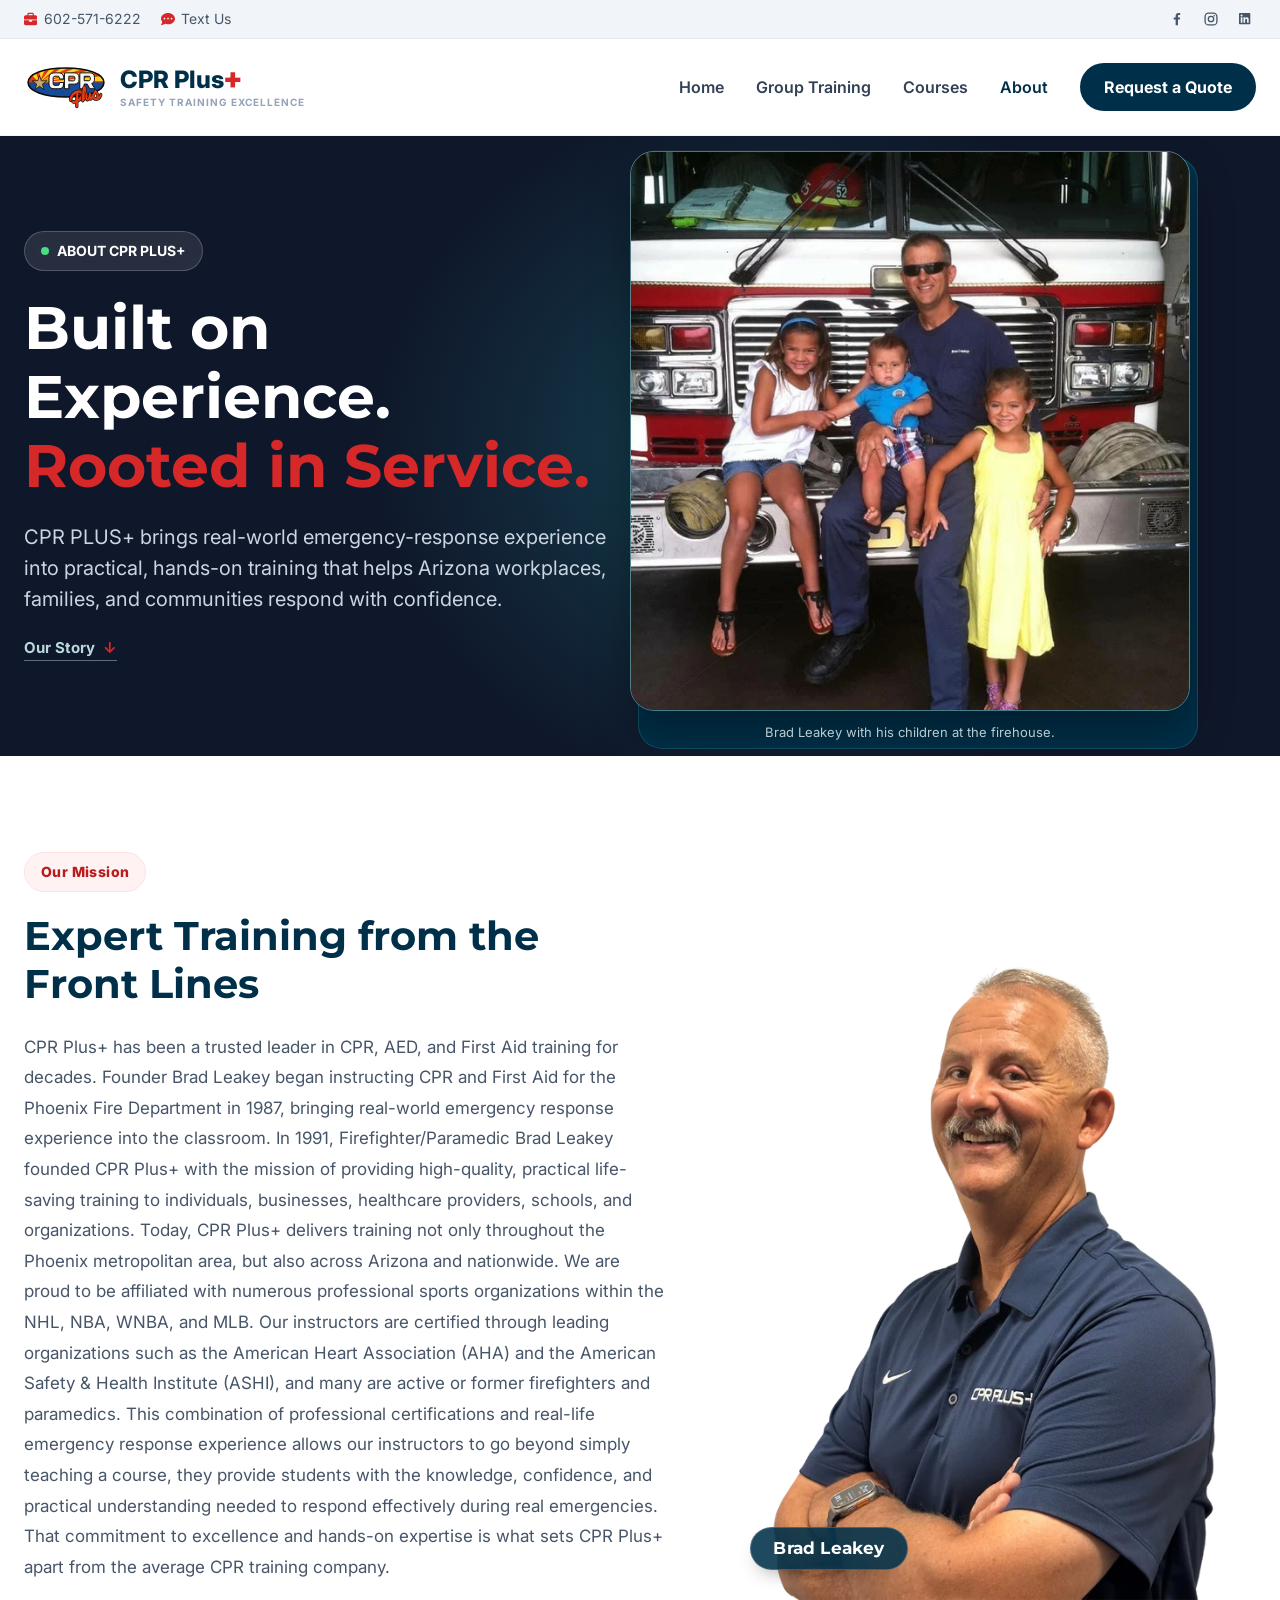
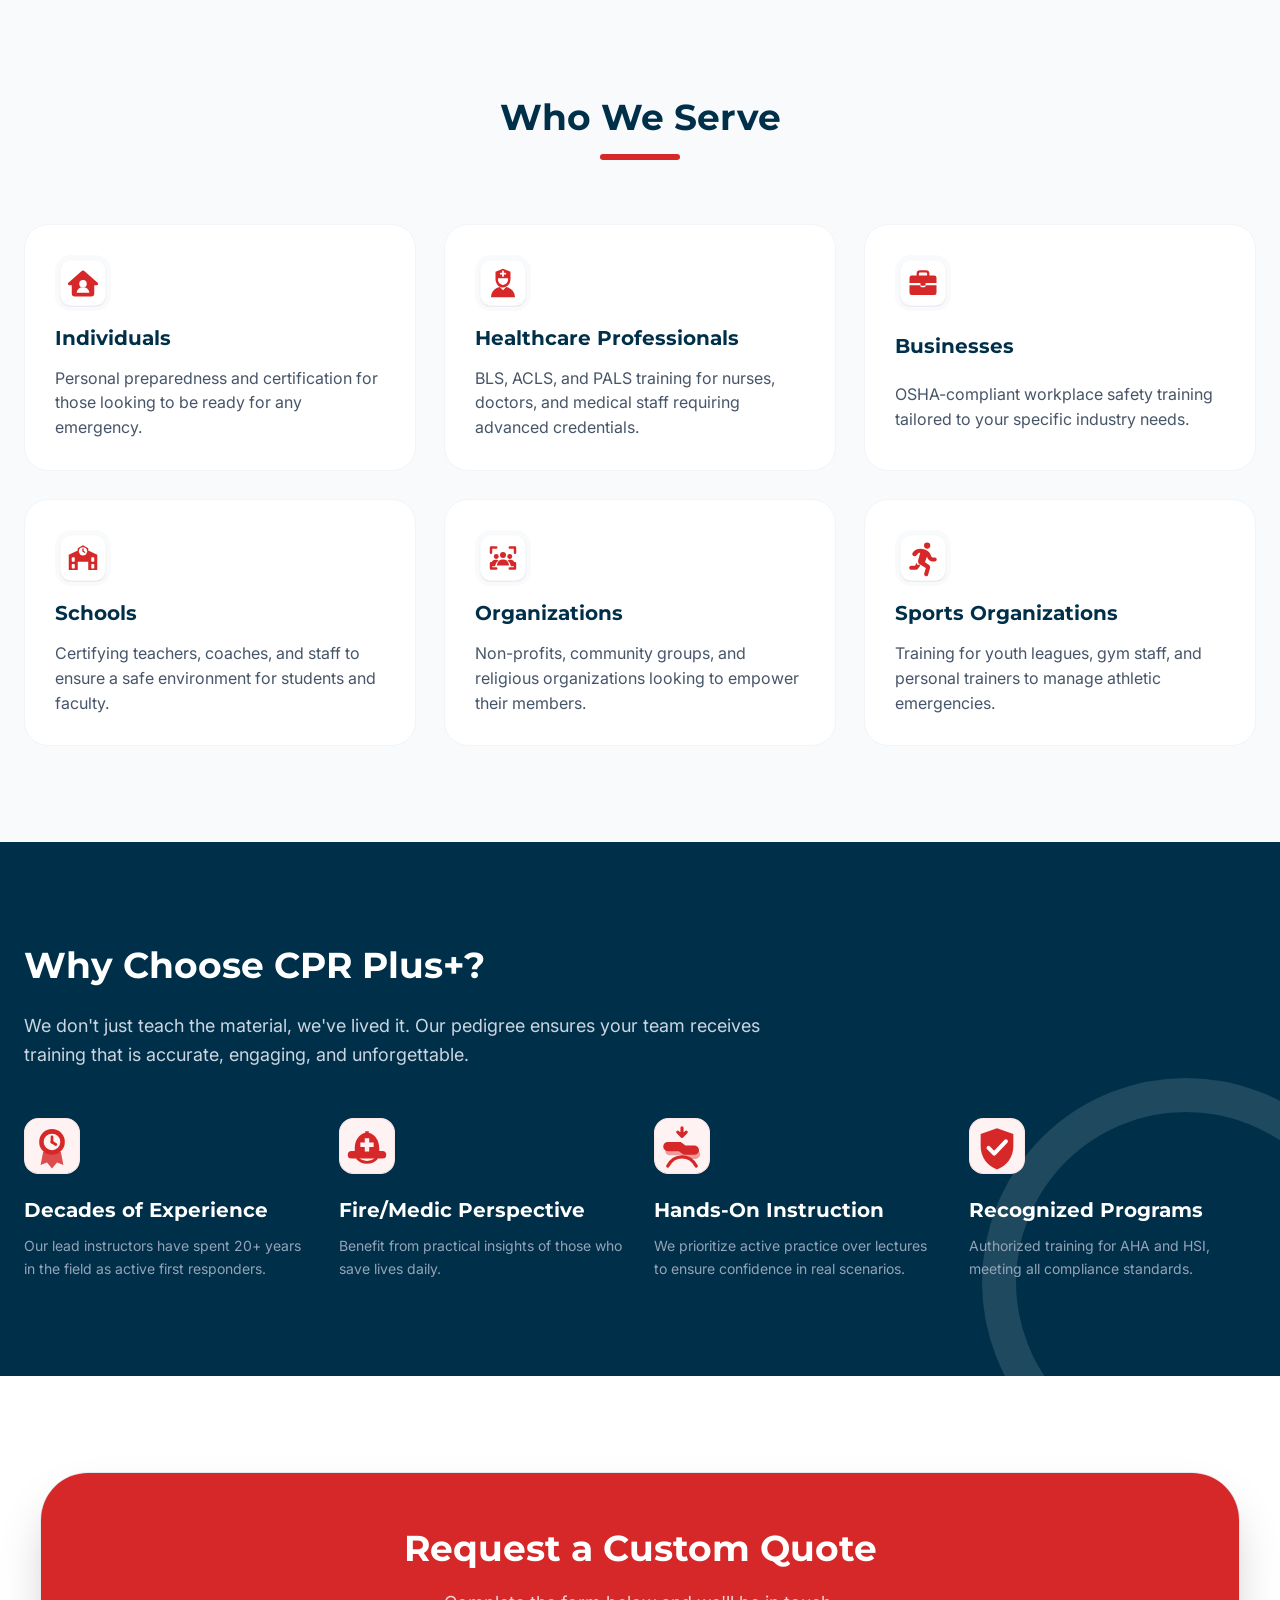
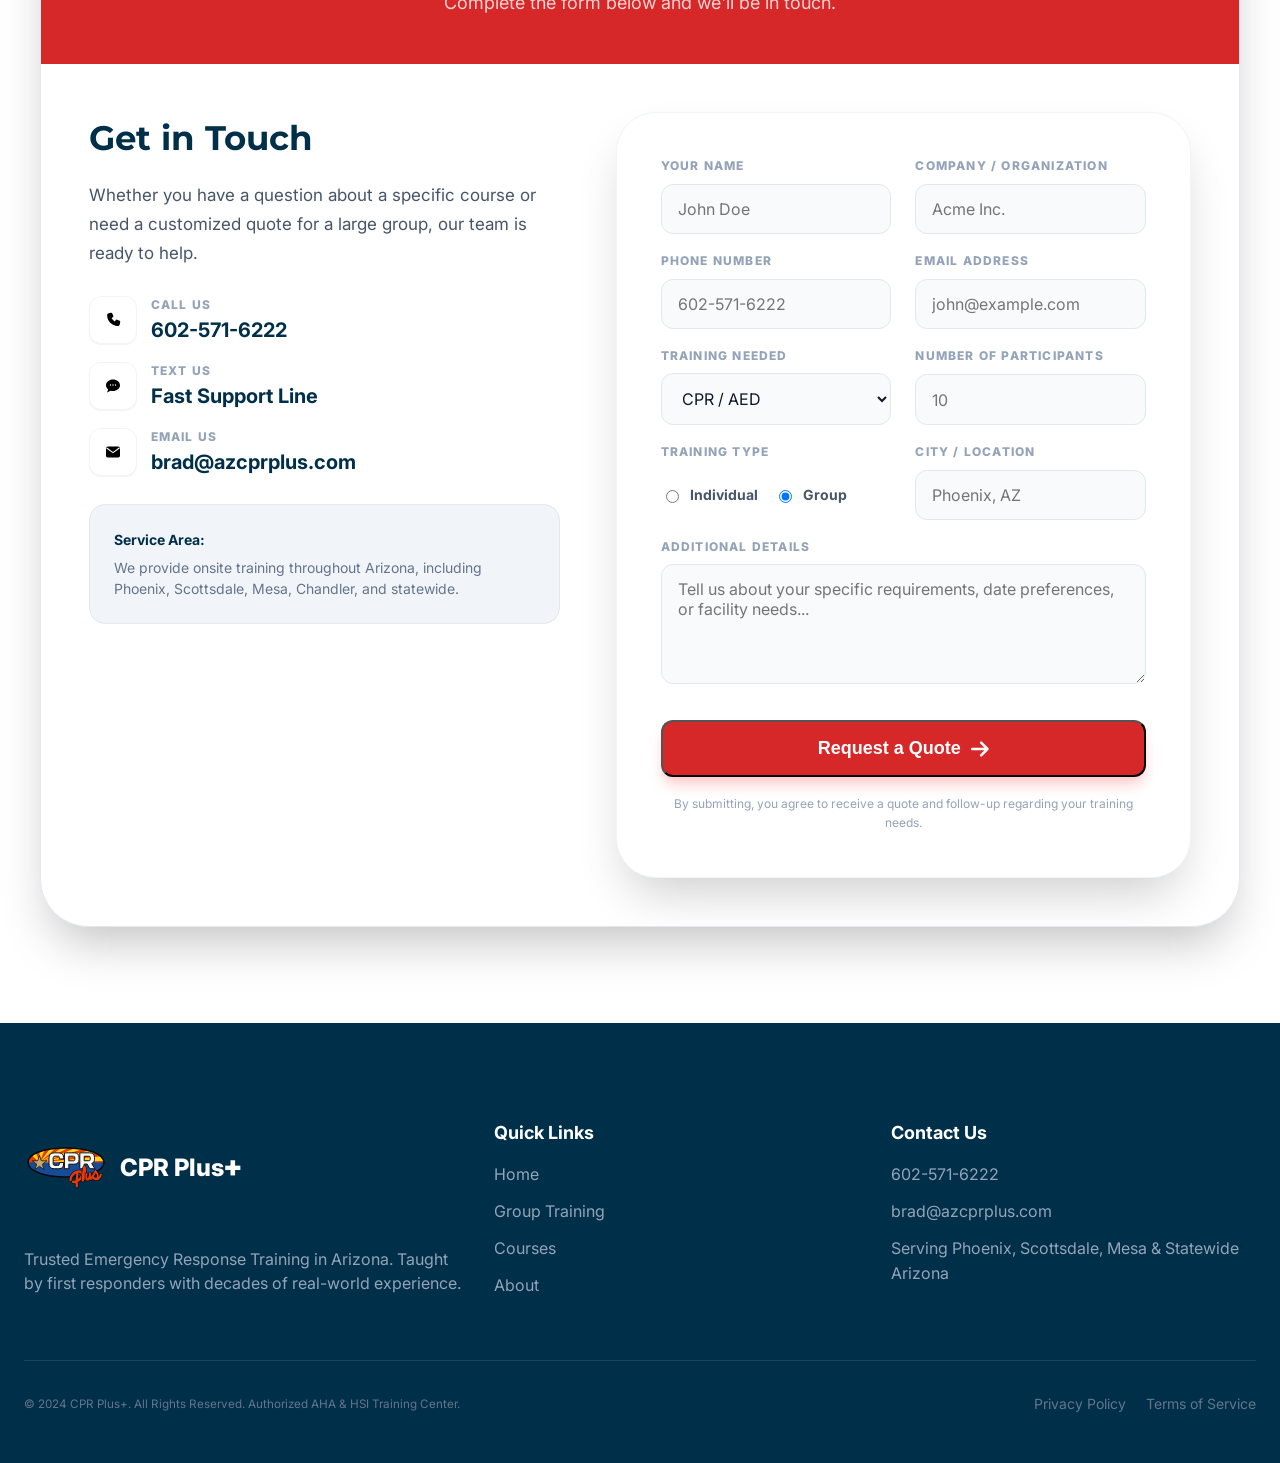
==== commit 42e05b60: "Optimize site images with responsive WebP assets and lazy loading" ====
--- a/about.html
+++ b/about.html
@@ -65,8 +65,11 @@
   <main class="contact-page">
     <section class="contact-hero onsite-hero about-hero">
       <figure class="about-hero-visual">
-        <img class="onsite-hero-bg" src="img/brad-leakey-family-firehouse.png"
-          alt="Brad Leakey with his children in front of a fire engine">
+        <img class="onsite-hero-bg" src="img/brad-leakey-family-firehouse.webp"
+          alt="Brad Leakey with his children in front of a fire engine"
+          srcset="img/brad-leakey-family-firehouse-640w.webp 640w, img/brad-leakey-family-firehouse.webp 960w"
+          sizes="(max-width: 760px) calc(100vw - 32px), (max-width: 1077px) 52vw, 560px"
+          width="960" height="960" fetchpriority="high">
         <figcaption>Brad Leakey with his children at the firehouse.</figcaption>
       </figure>
       <div class="onsite-hero-overlay"></div>
@@ -101,7 +104,10 @@
             is what sets CPR Plus+ apart from the average CPR training company.</p>
         </div>
         <div class="mission-media">
-          <img src="img/Rob Leaky.png" alt="Firefighter instructor teaching CPR">
+          <img src="img/Rob Leaky.webp" alt="Firefighter instructor teaching CPR"
+            srcset="img/Rob%20Leaky-639w.webp 639w, img/Rob%20Leaky-1281w.webp 1281w, img/Rob%20Leaky.webp 1800w"
+            sizes="(max-width: 452px) calc(100vw - 32px), (max-width: 760px) 420px, (max-width: 1100px) 520px, 550px"
+            width="3024" height="4032" loading="lazy" decoding="async">
           <div class="mission-name-tag">Brad Leakey</div>
         </div>
       </div>
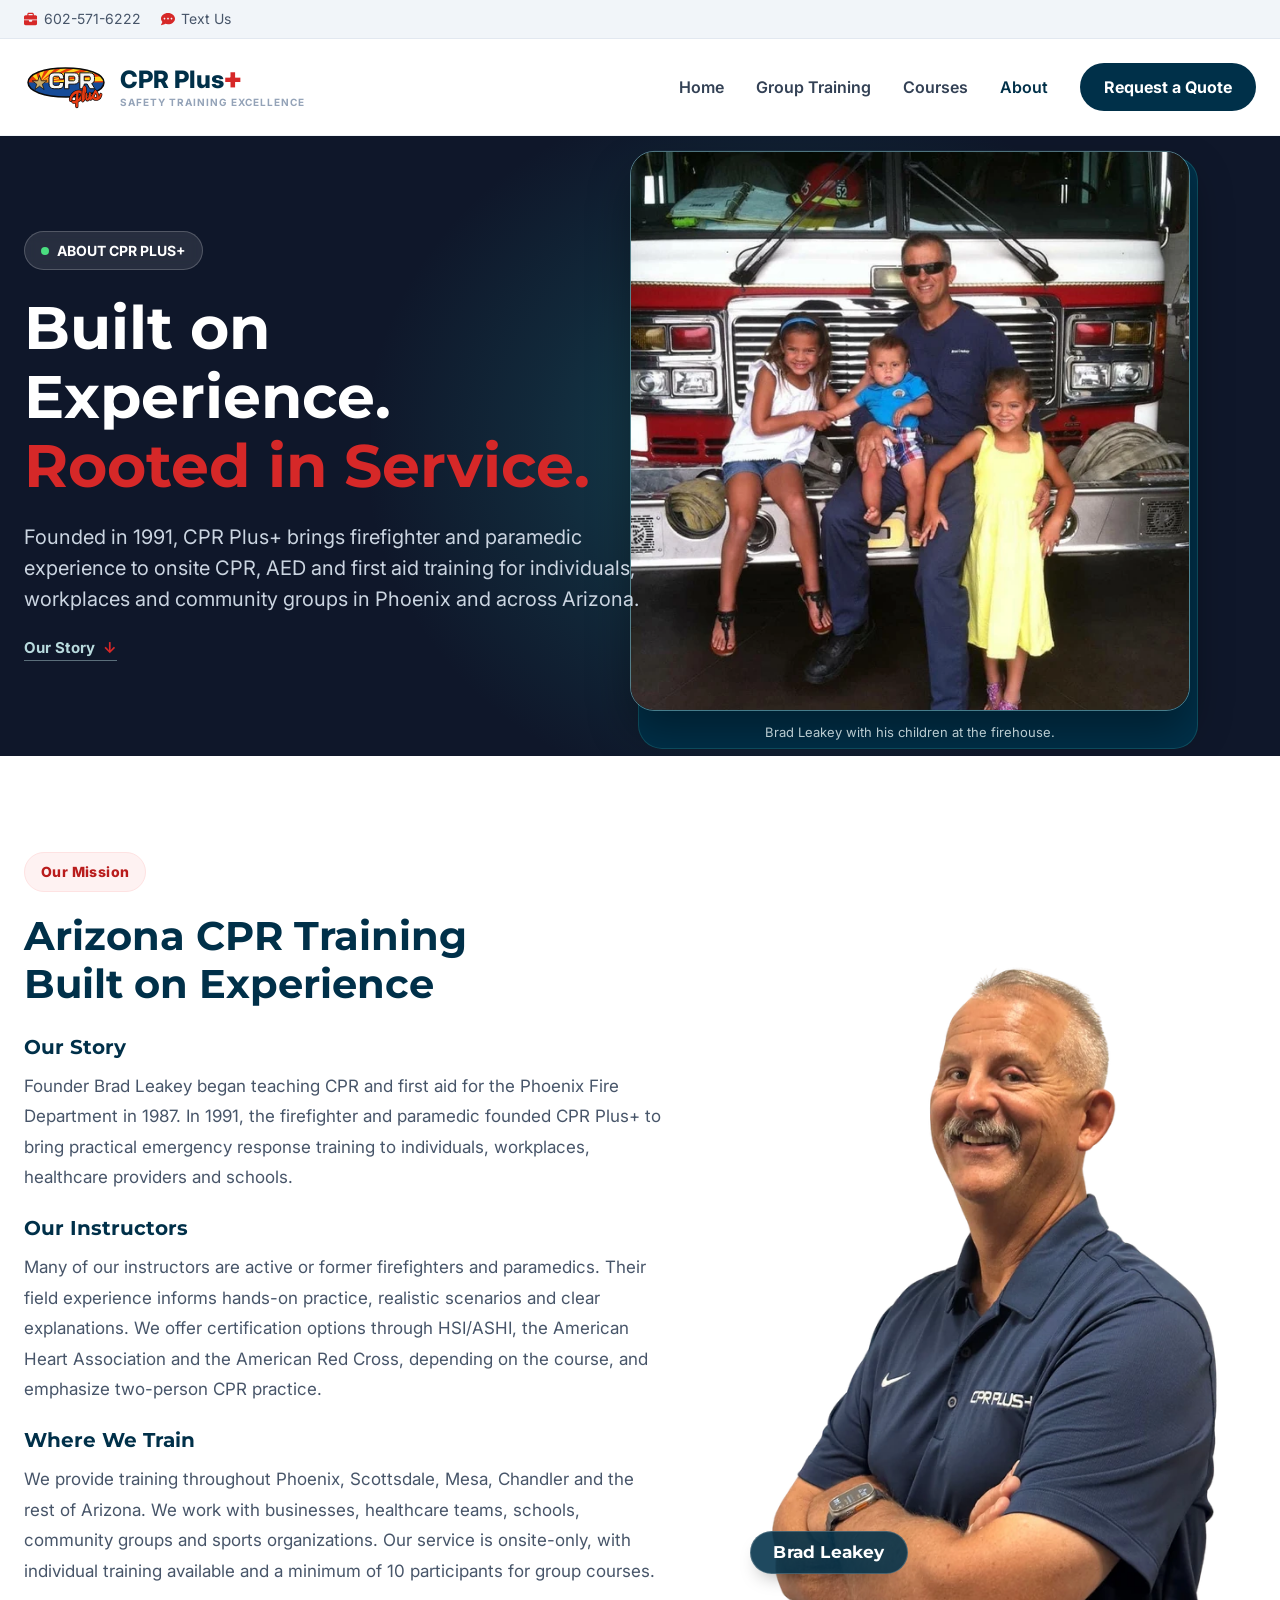
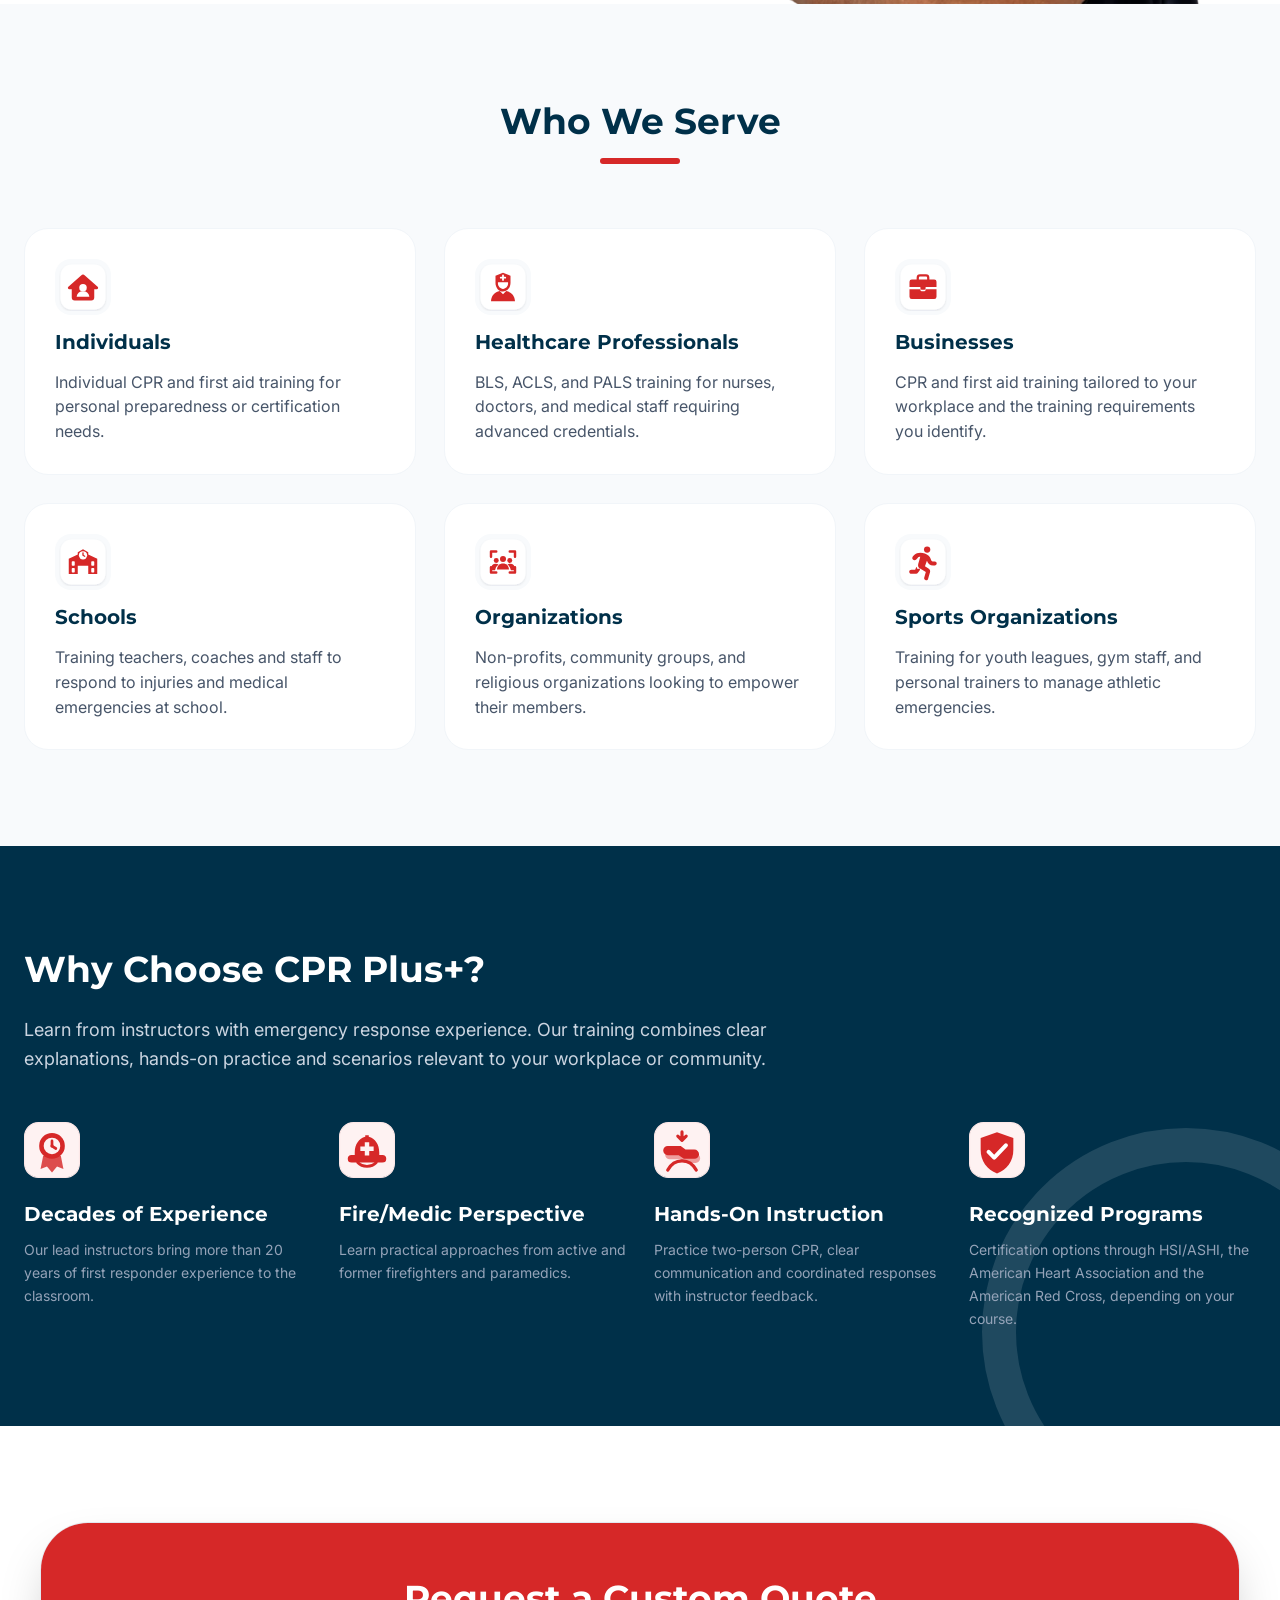
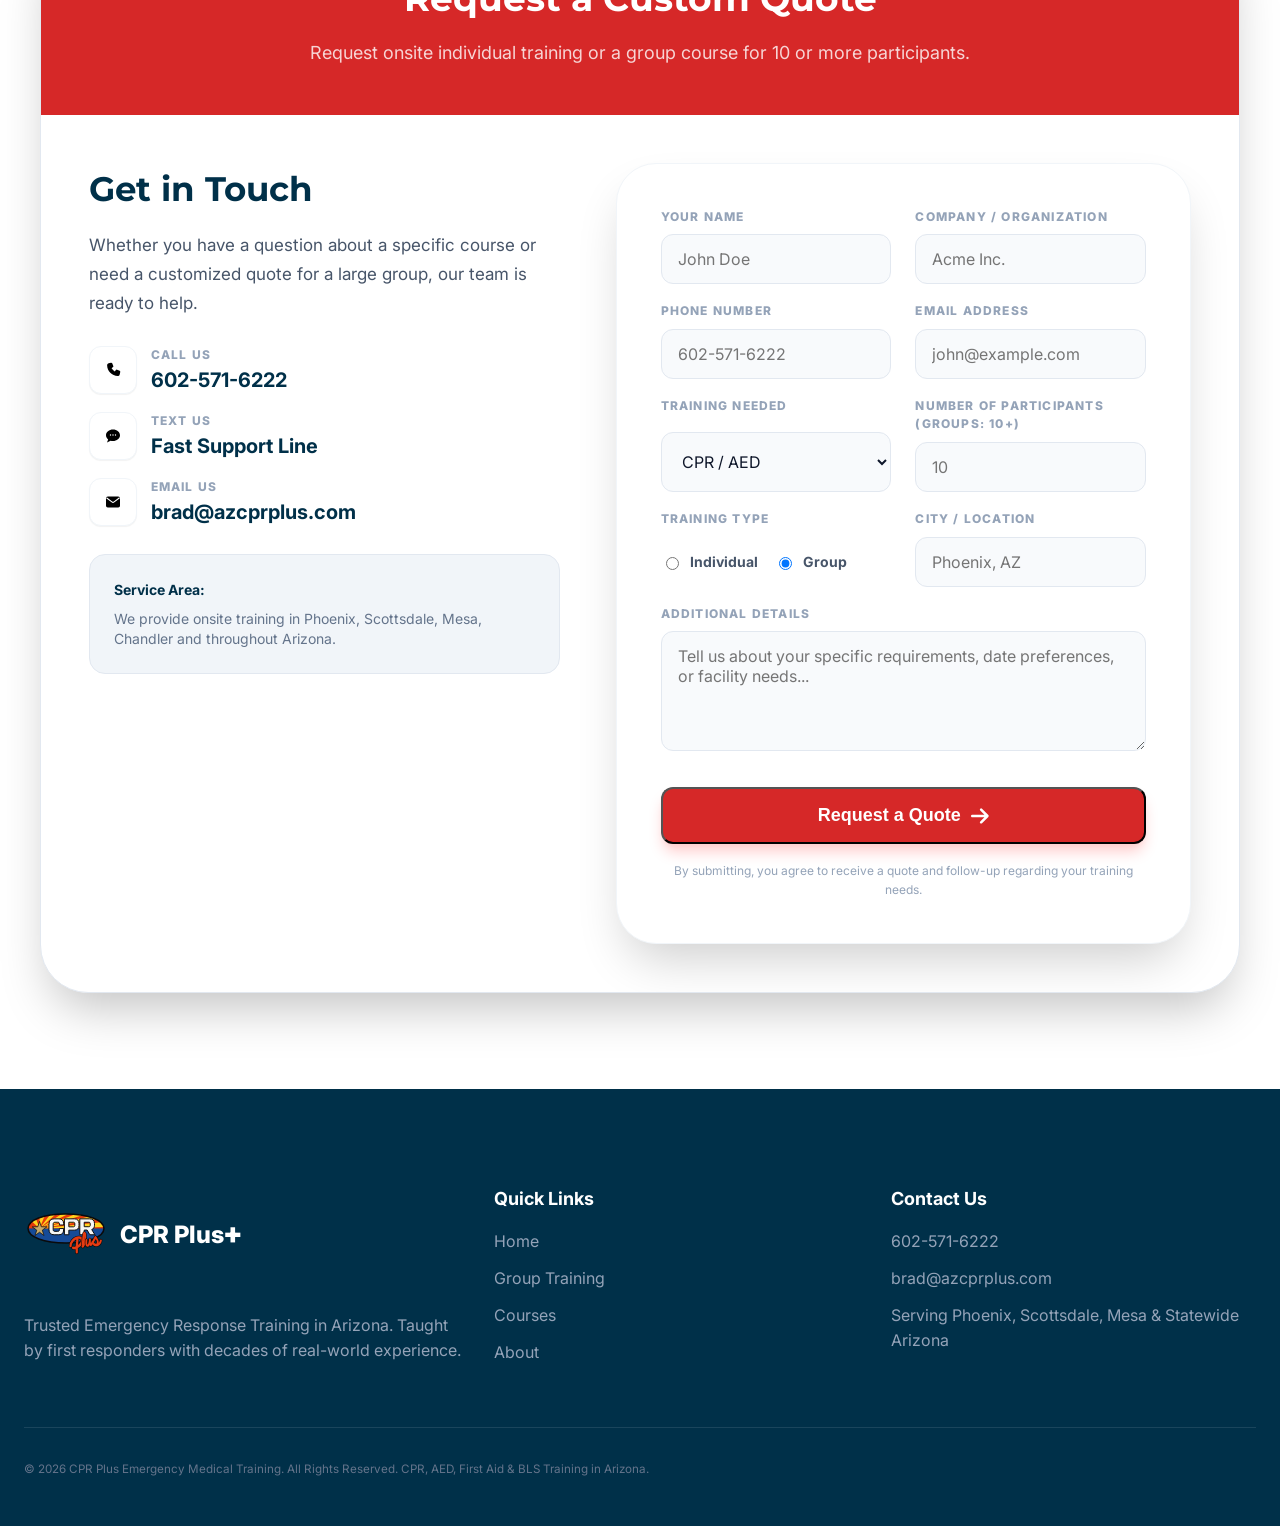
==== commit 03e02b4b: "Improve SEO and production site configuration" ====
--- a/about.html
+++ b/about.html
@@ -4,14 +4,52 @@
 <head>
   <meta charset="UTF-8">
   <meta name="viewport" content="width=device-width, initial-scale=1.0">
-  <title>About | CPR Plus+</title>
+  <title>About CPR Plus+ | Arizona CPR Training Since 1991</title>
+  <meta name="description"
+    content="Meet CPR Plus+, founded in 1991. Onsite training for individuals and groups, with certification through HSI, American Heart Association and American Red Cross.">
+  <meta name="robots" content="index, follow, max-image-preview:large">
+  <link rel="canonical" href="https://azcprplus.com/about">
+  <meta property="og:type" content="website">
+  <meta property="og:site_name" content="CPR Plus+">
+  <meta property="og:title" content="About CPR Plus+ | Arizona CPR Training Since 1991">
+  <meta property="og:description" content="Meet the experienced first responders behind CPR Plus+ and its onsite Arizona training.">
+  <meta property="og:url" content="https://azcprplus.com/about">
+  <meta property="og:image" content="https://azcprplus.com/img/brad-leakey-family-firehouse.webp">
+  <meta property="og:image:alt" content="CPR Plus+ founder Brad Leakey and family at a firehouse">
+  <meta name="twitter:card" content="summary_large_image">
+  <meta name="twitter:title" content="About CPR Plus+ | Arizona CPR Training Since 1991">
+  <meta name="twitter:description" content="Experienced onsite CPR and first aid training for individuals and groups in Arizona.">
+  <meta name="twitter:image" content="https://azcprplus.com/img/brad-leakey-family-firehouse.webp">
   <link rel="icon" type="image/svg+xml" href="img/cpr-plus-logo3.svg">
   <link rel="preconnect" href="https://fonts.googleapis.com">
   <link rel="preconnect" href="https://fonts.gstatic.com" crossorigin>
   <link
     href="https://fonts.googleapis.com/css2?family=Inter:wght@400;500;700;800&family=Montserrat:wght@700;800&display=swap"
     rel="stylesheet">
-  <link rel="stylesheet" href="styles.css?v=20260812e">
+  <link rel="stylesheet" href="styles.css?v=20260914-certifications">
+  <script type="application/ld+json">
+  {
+    "@context": "https://schema.org",
+    "@graph": [
+      {
+        "@type": "AboutPage",
+        "@id": "https://azcprplus.com/about#webpage",
+        "url": "https://azcprplus.com/about",
+        "name": "About CPR Plus+",
+        "about": { "@id": "https://azcprplus.com/#business" },
+        "isPartOf": { "@id": "https://azcprplus.com/#website" },
+        "inLanguage": "en-US"
+      },
+      {
+        "@type": "BreadcrumbList",
+        "itemListElement": [
+          { "@type": "ListItem", "position": 1, "name": "Home", "item": "https://azcprplus.com/" },
+          { "@type": "ListItem", "position": 2, "name": "About", "item": "https://azcprplus.com/about" }
+        ]
+      }
+    ]
+  }
+  </script>
 </head>
 
 <body>
@@ -25,19 +63,25 @@
               alt="Message">Text Us</a>
         </div>
         <div class="topbar-right">
+          <!-- Facebook link reserved until CPR Plus+ provides its profile URL.
           <a href="https://www.facebook.com/" aria-label="Facebook"><img class="social-icon"
               src="img/social-facebook.svg" alt="Facebook"></a>
+          -->
+          <!-- Instagram link reserved until CPR Plus+ provides its profile URL.
           <a href="https://www.instagram.com/" aria-label="Instagram"><img class="social-icon"
               src="img/social-instagram.svg" alt="Instagram"></a>
+          -->
+          <!-- LinkedIn link reserved until CPR Plus+ provides its confirmed profile URL.
           <a href="https://www.linkedin.com/" aria-label="LinkedIn"><img class="social-icon"
               src="img/social-linkedin.svg" alt="LinkedIn"></a>
+          -->
         </div>
       </div>
     </div>
 
     <nav class="nav nav-onsite">
       <div class="container nav-inner">
-        <a class="brand" href="home.html">
+        <a class="brand" href="index.html">
           <span class="brand-mark"><img class="brand-icon" src="img/cpr-plus-logo3.svg" alt="Logo"></span>
           <span class="brand-text">
             <strong>CPR Plus<em>+</em></strong>
@@ -51,7 +95,7 @@
         </button>
         <div class="nav-onsite-right">
           <div class="nav-links">
-            <a href="home.html">Home</a>
+            <a href="index.html">Home</a>
             <a href="group-training.html">Group Training</a>
             <a href="courses.html">Courses</a>
             <a class="is-active" href="about.html">About</a>
@@ -77,8 +121,8 @@
         <div class="onsite-hero-content">
           <div class="onsite-chip"><span></span>ABOUT CPR PLUS+</div>
           <h1>Built on Experience.<br><span>Rooted in Service.</span></h1>
-          <p>CPR PLUS+ brings real-world emergency-response experience into practical, hands-on training that helps
-            Arizona workplaces, families, and communities respond with confidence.</p>
+          <p>Founded in 1991, CPR Plus+ brings firefighter and paramedic experience to onsite CPR, AED and first aid
+            training for individuals, workplaces and community groups in Phoenix and across Arizona.</p>
           <a class="about-story-link" href="#mission">Our Story <span aria-hidden="true">↓</span></a>
         </div>
       </div>
@@ -88,20 +132,19 @@
       <div class="container mission-grid">
         <div>
           <span class="mission-chip">Our Mission</span>
-          <h2>Expert Training from the<br>Front Lines</h2>
-          <p>CPR Plus+ has been a trusted leader in CPR, AED, and First Aid training for decades. Founder Brad Leakey
-            began instructing CPR and First Aid for the Phoenix Fire Department in 1987, bringing real-world emergency
-            response experience into the classroom. In 1991, Firefighter/Paramedic Brad Leakey founded CPR Plus+ with
-            the mission of providing high-quality, practical life-saving training to individuals, businesses, healthcare
-            providers, schools, and organizations. Today, CPR Plus+ delivers training not only throughout the Phoenix
-            metropolitan area, but also across Arizona and nationwide. We are proud to be affiliated with numerous
-            professional sports organizations within the NHL, NBA, WNBA, and MLB. Our instructors are certified through
-            leading organizations such as the American Heart Association (AHA) and the American Safety &amp; Health
-            Institute (ASHI), and many are active or former firefighters and paramedics. This combination of
-            professional certifications and real-life emergency response experience allows our instructors to go beyond
-            simply teaching a course, they provide students with the knowledge, confidence, and practical understanding
-            needed to respond effectively during real emergencies. That commitment to excellence and hands-on expertise
-            is what sets CPR Plus+ apart from the average CPR training company.</p>
+          <h2>Arizona CPR Training<br>Built on Experience</h2>
+          <h3>Our Story</h3>
+          <p>Founder Brad Leakey began teaching CPR and first aid for the Phoenix Fire Department in 1987. In 1991,
+            the firefighter and paramedic founded CPR Plus+ to bring practical emergency response training to
+            individuals, workplaces, healthcare providers and schools.</p>
+          <h3>Our Instructors</h3>
+          <p>Many of our instructors are active or former firefighters and paramedics. Their field experience informs
+            hands-on practice, realistic scenarios and clear explanations. We offer certification options through HSI/ASHI, the
+            American Heart Association and the American Red Cross, depending on the course, and emphasize two-person CPR practice.</p>
+          <h3>Where We Train</h3>
+          <p>We provide training throughout Phoenix, Scottsdale, Mesa, Chandler and the rest of Arizona. We work with
+            businesses, healthcare teams, schools, community groups and sports organizations. Our service is
+            onsite-only, with individual training available and a minimum of 10 participants for group courses.</p>
         </div>
         <div class="mission-media">
           <img src="img/Rob Leaky.webp" alt="Firefighter instructor teaching CPR"
@@ -122,7 +165,7 @@
         <div class="serve-grid">
           <article><span><img src="img/who-we-serve-individuals.svg" alt=""></span>
             <h3>Individuals</h3>
-            <p>Personal preparedness and certification for those looking to be ready for any emergency.</p>
+            <p>Individual CPR and first aid training for personal preparedness or certification needs.</p>
           </article>
           <article><span><img src="img/who-we-serve-healthcare-professionals.svg" alt=""></span>
             <h3>Healthcare Professionals</h3>
@@ -130,11 +173,11 @@
           </article>
           <article><span><img src="img/who-we-serve-businesses.svg" alt=""></span>
             <h3>Businesses</h3>
-            <p>OSHA-compliant workplace safety training tailored to your specific industry needs.</p>
+            <p>CPR and first aid training tailored to your workplace and the training requirements you identify.</p>
           </article>
           <article><span><img src="img/who-we-serve-schools.svg" alt=""></span>
             <h3>Schools</h3>
-            <p>Certifying teachers, coaches, and staff to ensure a safe environment for students and faculty.</p>
+            <p>Training teachers, coaches and staff to respond to injuries and medical emergencies at school.</p>
           </article>
           <article><span><img src="img/who-we-serve-organizations.svg" alt=""></span>
             <h3>Organizations</h3>
@@ -151,24 +194,24 @@
     <section class="choose section-pad">
       <div class="container">
         <h2>Why Choose CPR Plus+?</h2>
-        <p>We don't just teach the material, we've lived it. Our pedigree ensures your team receives training that is
-          accurate, engaging, and unforgettable.</p>
+        <p>Learn from instructors with emergency response experience. Our training combines clear explanations,
+          hands-on practice and scenarios relevant to your workplace or community.</p>
         <div class="choose-grid">
           <article><img src="img/about-why-decades-experience-upgraded.svg" alt="">
-            <h4>Decades of Experience</h4>
-            <p>Our lead instructors have spent 20+ years in the field as active first responders.</p>
+            <h3>Decades of Experience</h3>
+            <p>Our lead instructors bring more than 20 years of first responder experience to the classroom.</p>
           </article>
           <article><img src="img/about-why-fire-medic-perspective-upgraded.svg" alt="">
-            <h4>Fire/Medic Perspective</h4>
-            <p>Benefit from practical insights of those who save lives daily.</p>
+            <h3>Fire/Medic Perspective</h3>
+            <p>Learn practical approaches from active and former firefighters and paramedics.</p>
           </article>
           <article><img src="img/about-why-hands-on-instruction-upgraded.svg" alt="">
-            <h4>Hands-On Instruction</h4>
-            <p>We prioritize active practice over lectures to ensure confidence in real scenarios.</p>
+            <h3>Hands-On Instruction</h3>
+            <p>Practice two-person CPR, clear communication and coordinated responses with instructor feedback.</p>
           </article>
           <article><img src="img/about-why-recognized-programs-upgraded.svg" alt="">
-            <h4>Recognized Programs</h4>
-            <p>Authorized training for AHA and HSI, meeting all compliance standards.</p>
+            <h3>Recognized Programs</h3>
+            <p>Certification options through HSI/ASHI, the American Heart Association and the American Red Cross, depending on your course.</p>
           </article>
         </div>
       </div>
@@ -178,7 +221,7 @@
       <div class="container touch-wrap">
         <div class="touch-top">
           <h2>Request a Custom Quote</h2>
-          <p>Complete the form below and we'll be in touch.</p>
+          <p>Request onsite individual training or a group course for 10 or more participants.</p>
         </div>
 
         <div class="touch-grid">
@@ -200,8 +243,7 @@
             </ul>
             <div class="service-area">
               <h5>Service Area:</h5>
-              <p>We provide onsite training throughout Arizona, including Phoenix, Scottsdale, Mesa, Chandler, and
-                statewide.</p>
+              <p>We provide onsite training in Phoenix, Scottsdale, Mesa, Chandler and throughout Arizona.</p>
             </div>
           </aside>
 
@@ -234,8 +276,8 @@
                   <option>Narcan Admin</option>
                   <option>Crisis De-Escalation</option>
                 </select></label>
-              <label class="field"><span>Number of Participants</span><input type="number" name="participants"
-                  placeholder="10"></label>
+              <label class="field"><span>Number of Participants (groups: 10+)</span><input type="number" name="participants"
+                  min="10" placeholder="10"></label>
             </div>
             <div class="field-row">
               <label class="field"><span>Training Type</span>
@@ -263,7 +305,7 @@
   <footer class="footer">
     <div class="container footer-grid">
       <div>
-        <a class="brand footer-brand" href="home.html">
+        <a class="brand footer-brand" href="index.html">
           <span class="brand-mark"><img class="brand-icon" src="img/cpr-plus-logo3.svg" alt="Logo"></span>
           <span class="brand-text"><strong>CPR Plus<em>+</em></strong></span>
         </a>
@@ -273,7 +315,7 @@
       <div>
         <h4>Quick Links</h4>
         <ul>
-          <li><a href="home.html">Home</a></li>
+          <li><a href="index.html">Home</a></li>
           <li><a href="group-training.html">Group Training</a></li>
           <li><a href="courses.html">Courses</a></li>
           <li><a href="about.html">About</a></li>
@@ -289,8 +331,10 @@
       </div>
     </div>
     <div class="container foot-bottom">
-      <small>© 2024 CPR Plus+. All Rights Reserved. Authorized AHA &amp; HSI Training Center.</small>
-      <div><a href="about.html">Privacy Policy</a><a href="about.html">Terms of Service</a></div>
+      <small>© 2026 CPR Plus Emergency Medical Training. All Rights Reserved. CPR, AED, First Aid &amp; BLS Training in Arizona.</small>
+      <!-- Legal-page links reserved until approved Privacy Policy and Terms pages are supplied.
+      <div><a href="privacy.html">Privacy Policy</a><a href="terms.html">Terms of Service</a></div>
+      -->
     </div>
   </footer>
   <script src="https://web3forms.com/client/script.js" async defer></script>
@@ -302,6 +346,18 @@
         const statusEl = form.querySelector('.form-status');
         if (!statusEl) return;
 
+        const participants = form.querySelector('[name="participants"]');
+        const updateParticipantMinimum = () => {
+          const individual = form.querySelector('[name="training_type"]:checked')?.value === 'Individual';
+          participants.min = individual ? '1' : '10';
+          participants.placeholder = individual ? '1' : '10';
+        };
+        form.querySelectorAll('[name="training_type"]').forEach((input) => {
+          input.addEventListener('change', updateParticipantMinimum);
+        });
+        form.addEventListener('reset', () => setTimeout(updateParticipantMinimum, 0));
+        updateParticipantMinimum();
+
         form.addEventListener('submit', async (event) => {
           event.preventDefault();
           const formData = new FormData(form);
--- a/styles.css
+++ b/styles.css
@@ -573,14 +573,41 @@
 }
 
 .logo-row {
-  opacity: 0.7;
-  display: flex;
-  flex-wrap: wrap;
-  justify-content: center;
-  gap: 24px 80px;
-  font-size: 20px;
-  color: var(--ink-dark);
+  display: grid;
+  grid-template-columns: repeat(auto-fit, minmax(min(100%, 240px), 1fr));
+  gap: 24px;
+}
+
+.certification-program {
+  margin: 0;
+  padding: 24px 16px;
+  border: 1px solid var(--line);
+  border-radius: 16px;
+  background: #fff;
+  text-align: center;
+}
+
+.certification-program img {
+  display: block;
+  width: 100%;
+  height: 160px;
+  object-fit: contain;
+}
+
+.certification-program figcaption {
+  margin-top: 16px;
+  color: var(--ink);
+  font-size: 16px;
   font-weight: 700;
+  line-height: 1.5;
+}
+
+.certification-note {
+  max-width: 820px;
+  margin: 24px auto 0;
+  color: var(--ink-soft);
+  text-align: center;
+  line-height: 1.7;
 }
 
 .cta-slab {
@@ -1296,6 +1323,52 @@
   object-fit: cover;
 }
 
+.faq-wrap {
+  max-width: 896px;
+}
+
+.faq-list {
+  display: grid;
+  gap: 14px;
+}
+
+.faq-list details {
+  padding: 20px 24px;
+  border: 1px solid var(--line);
+  border-radius: 16px;
+  background: #fff;
+}
+
+.faq-list summary {
+  color: var(--ink);
+  font-size: 18px;
+  font-weight: 700;
+  line-height: 1.5;
+  cursor: pointer;
+}
+
+.faq-list summary::marker {
+  color: var(--red);
+}
+
+.faq-list summary:focus-visible {
+  outline: 2px solid var(--red);
+  outline-offset: 5px;
+  border-radius: 4px;
+}
+
+.faq-list p {
+  margin: 14px 0 0;
+  color: var(--ink-soft);
+  line-height: 1.7;
+}
+
+.faq-list a {
+  color: var(--red);
+  text-decoration: underline;
+  text-underline-offset: 3px;
+}
+
 .quote-section {
   background: #fff;
 }
@@ -1565,10 +1638,6 @@
   text-transform: uppercase;
 }
 
-.section-group-header-light {
-  border-bottom-color: rgba(15, 23, 42, 0.12);
-}
-
 .courses-grid {
   display: grid;
   grid-template-columns: repeat(2, minmax(0, 1fr));
@@ -1692,13 +1761,6 @@
   height: 16px;
 }
 
-.specialty-row {
-  margin-top: 80px;
-  display: grid;
-  grid-template-columns: repeat(2, minmax(0, 1fr));
-  gap: 48px;
-}
-
 .feature-banner {
   padding-top: 80px;
 }
@@ -1942,96 +2004,6 @@
   background: var(--red);
   color: #fff;
   font-size: 14px;
-}
-
-.specialty-card {
-  border-radius: 24px;
-  padding: 32px;
-  display: grid;
-  grid-template-columns: 80px 1fr;
-  gap: 32px;
-  align-items: center;
-}
-
-.specialty-dark {
-  background: var(--ink);
-  border: 1px solid rgba(255, 255, 255, 0.1);
-  box-shadow: 0 25px 50px -12px rgba(0, 0, 0, 0.25);
-}
-
-.specialty-light {
-  background: #e2e8f0;
-  border: 1px solid #cbd5e1;
-}
-
-.specialty-icon {
-  width: 80px;
-  height: 80px;
-  border-radius: 16px;
-  display: grid;
-  place-items: center;
-}
-
-.specialty-icon.red {
-  background: var(--red);
-}
-
-.specialty-icon.navy {
-  background: #1e293b;
-}
-
-.specialty-icon img {
-  width: 30px;
-  height: 30px;
-}
-
-.specialty-card h4 {
-  font-size: 24px;
-  line-height: 1.2;
-  margin: 0 0 8px;
-}
-
-.specialty-dark h4 {
-  color: #fff;
-}
-
-.specialty-light h4 {
-  color: var(--ink);
-}
-
-.specialty-card p {
-  margin: 0 0 8px;
-  font-size: 14px;
-  line-height: 1.4;
-}
-
-.specialty-dark p {
-  color: #cbd5e1;
-}
-
-.specialty-light p {
-  color: var(--ink-soft);
-}
-
-.specialty-card a {
-  font-size: 16px;
-  font-weight: 700;
-  display: inline-flex;
-  align-items: center;
-  gap: 8px;
-}
-
-.specialty-dark a {
-  color: #fff;
-}
-
-.specialty-light a {
-  color: var(--red);
-}
-
-.specialty-card a img {
-  width: 16px;
-  height: 16px;
 }
 
 .pricing-cta {
@@ -2120,54 +2092,6 @@
   background: #0f172a;
 }
 
-.contact-hero-bg {
-  position: absolute;
-  top: 50%;
-  right: 0;
-  width: 50%;
-  height: 100%;
-  box-sizing: border-box;
-  object-fit: contain;
-  object-position: right center;
-  padding: 28px;
-  background: #12283a;
-  border-radius: 32px 0 0 32px;
-}
-
-.contact-hero-overlay {
-  position: absolute;
-  top: 0;
-  bottom: 0;
-  left: 50%;
-  width: 16%;
-  background: linear-gradient(90deg, #0f172a 0%, rgba(15, 23, 42, 0) 100%);
-}
-
-.contact-hero-content {
-  position: relative;
-  z-index: 1;
-  max-width: min(672px, 50%);
-  display: grid;
-  gap: 24px;
-}
-
-.contact-hero-content h1 {
-  color: #fff;
-  font-size: clamp(38px, 5vw, 60px);
-  line-height: 1.1;
-}
-
-.contact-hero-content h1 span {
-  color: var(--red);
-}
-
-.contact-hero-content p {
-  margin: 0;
-  color: #cbd5e1;
-  font-size: 20px;
-  line-height: 1.6;
-}
-
 .mission-grid {
   display: grid;
   grid-template-columns: minmax(0, 1.1fr) minmax(0, 0.9fr);
@@ -2199,6 +2123,11 @@
   color: var(--ink-soft);
   font-size: 17px;
   line-height: 1.8;
+}
+
+.mission-grid h3 {
+  margin: 20px 0 8px;
+  font-size: 20px;
 }
 
 
@@ -2320,7 +2249,7 @@
   height: 56px;
 }
 
-.choose-grid h4 {
+.choose-grid h3 {
   color: #fff;
   margin: 14px 0 8px;
   font-size: 20px;
@@ -2592,9 +2521,7 @@
   .quote-wrap {
     border-radius: 28px;
   }
-
-  .courses-grid,
-  .specialty-row {
+.courses-grid {
     grid-template-columns: 1fr;
   }
 
@@ -2632,11 +2559,6 @@
 
   .course-card-body {
     padding: 28px;
-  }
-
-  .specialty-card {
-    grid-template-columns: 1fr;
-    gap: 16px;
   }
 
   .pricing-note {
@@ -2741,18 +2663,14 @@
     flex-direction: column;
     align-items: stretch;
   }
-
-  .onsite-hero-content,
-  .contact-hero-content {
+.onsite-hero-content {
     order: 1;
     max-width: 100%;
     width: 100%;
     padding-top: 64px;
     padding-bottom: 40px;
   }
-
-  .onsite-hero-bg,
-  .contact-hero-bg {
+.onsite-hero-bg {
     position: relative;
     order: 2;
     top: auto;
@@ -2767,9 +2685,7 @@
     transform: none;
     border-radius: 0;
   }
-
-  .onsite-hero-overlay,
-  .contact-hero-overlay {
+.onsite-hero-overlay {
     display: none;
   }
 
@@ -2876,10 +2792,6 @@
     object-position: center 82%;
   }
 
-  .contact-hero-content p {
-    font-size: 17px;
-  }
-
   .serve-grid,
   .choose-grid,
   .advanced-card-grid,
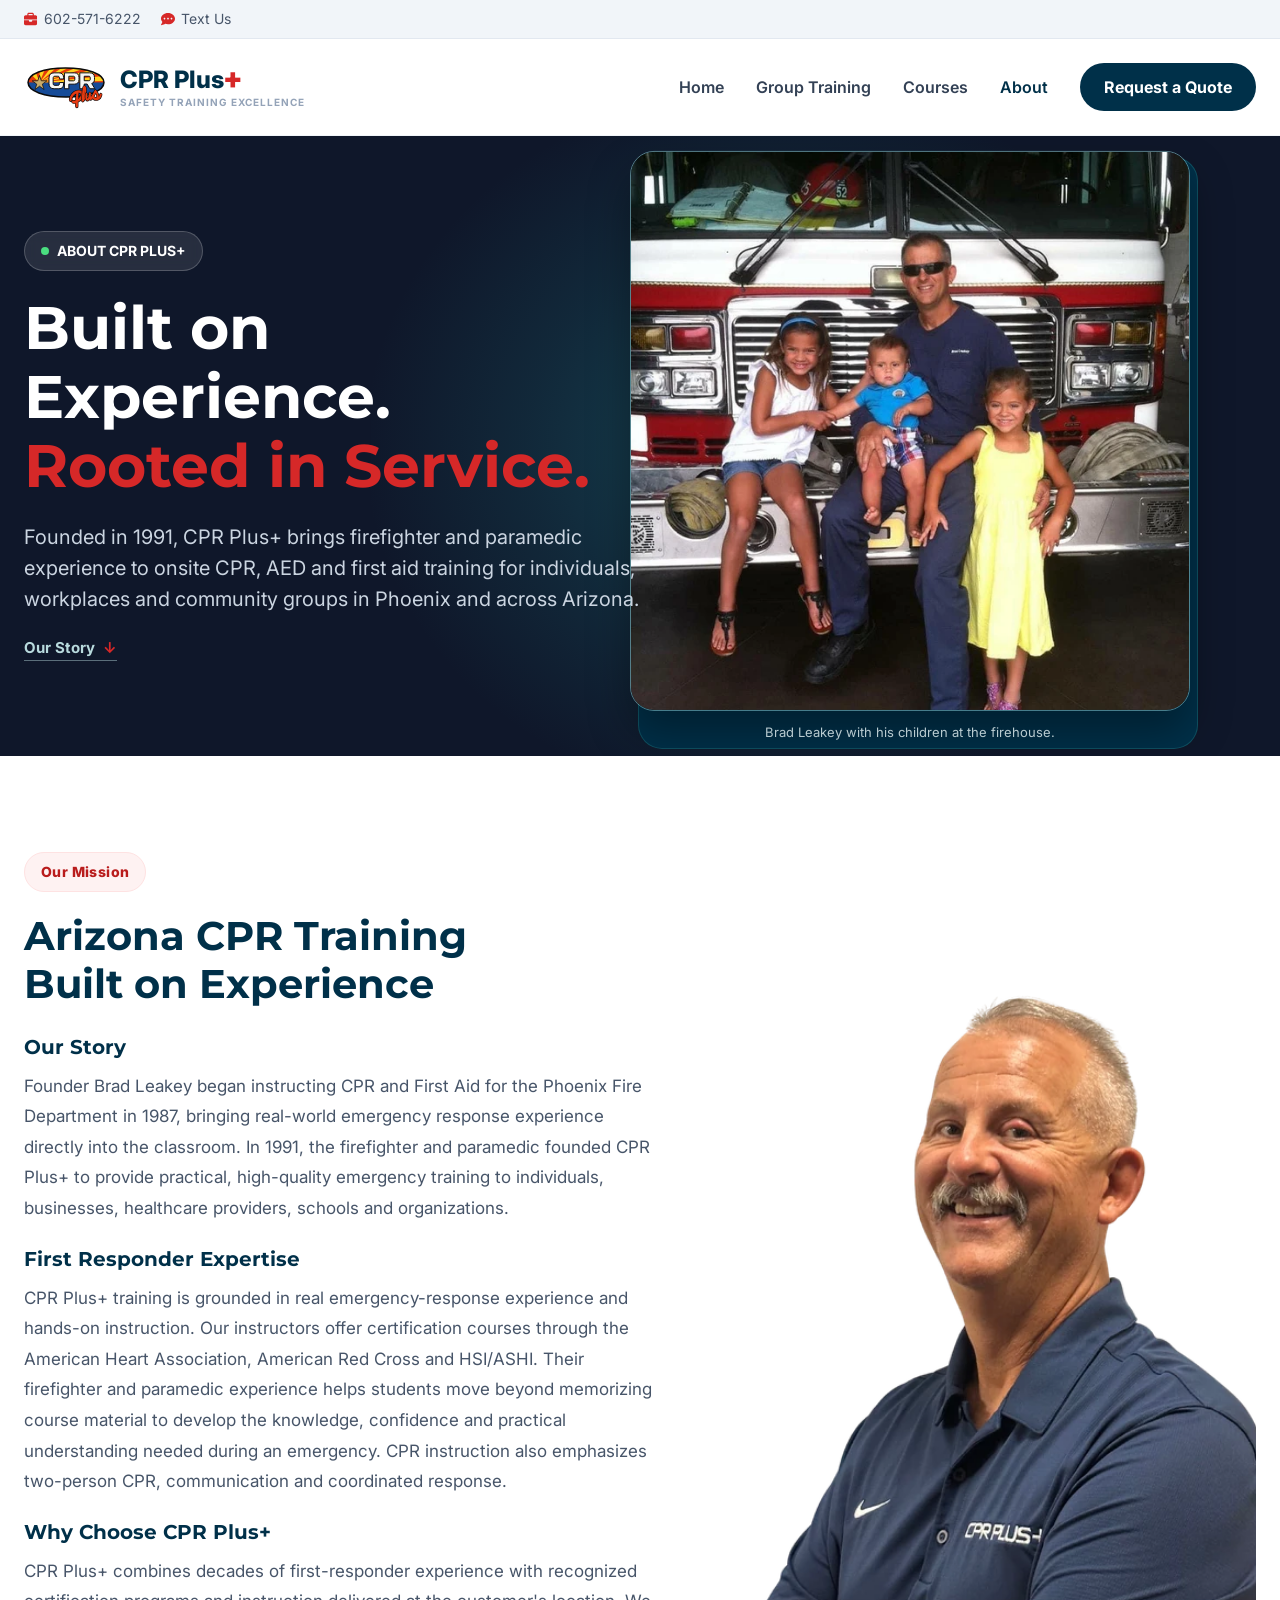
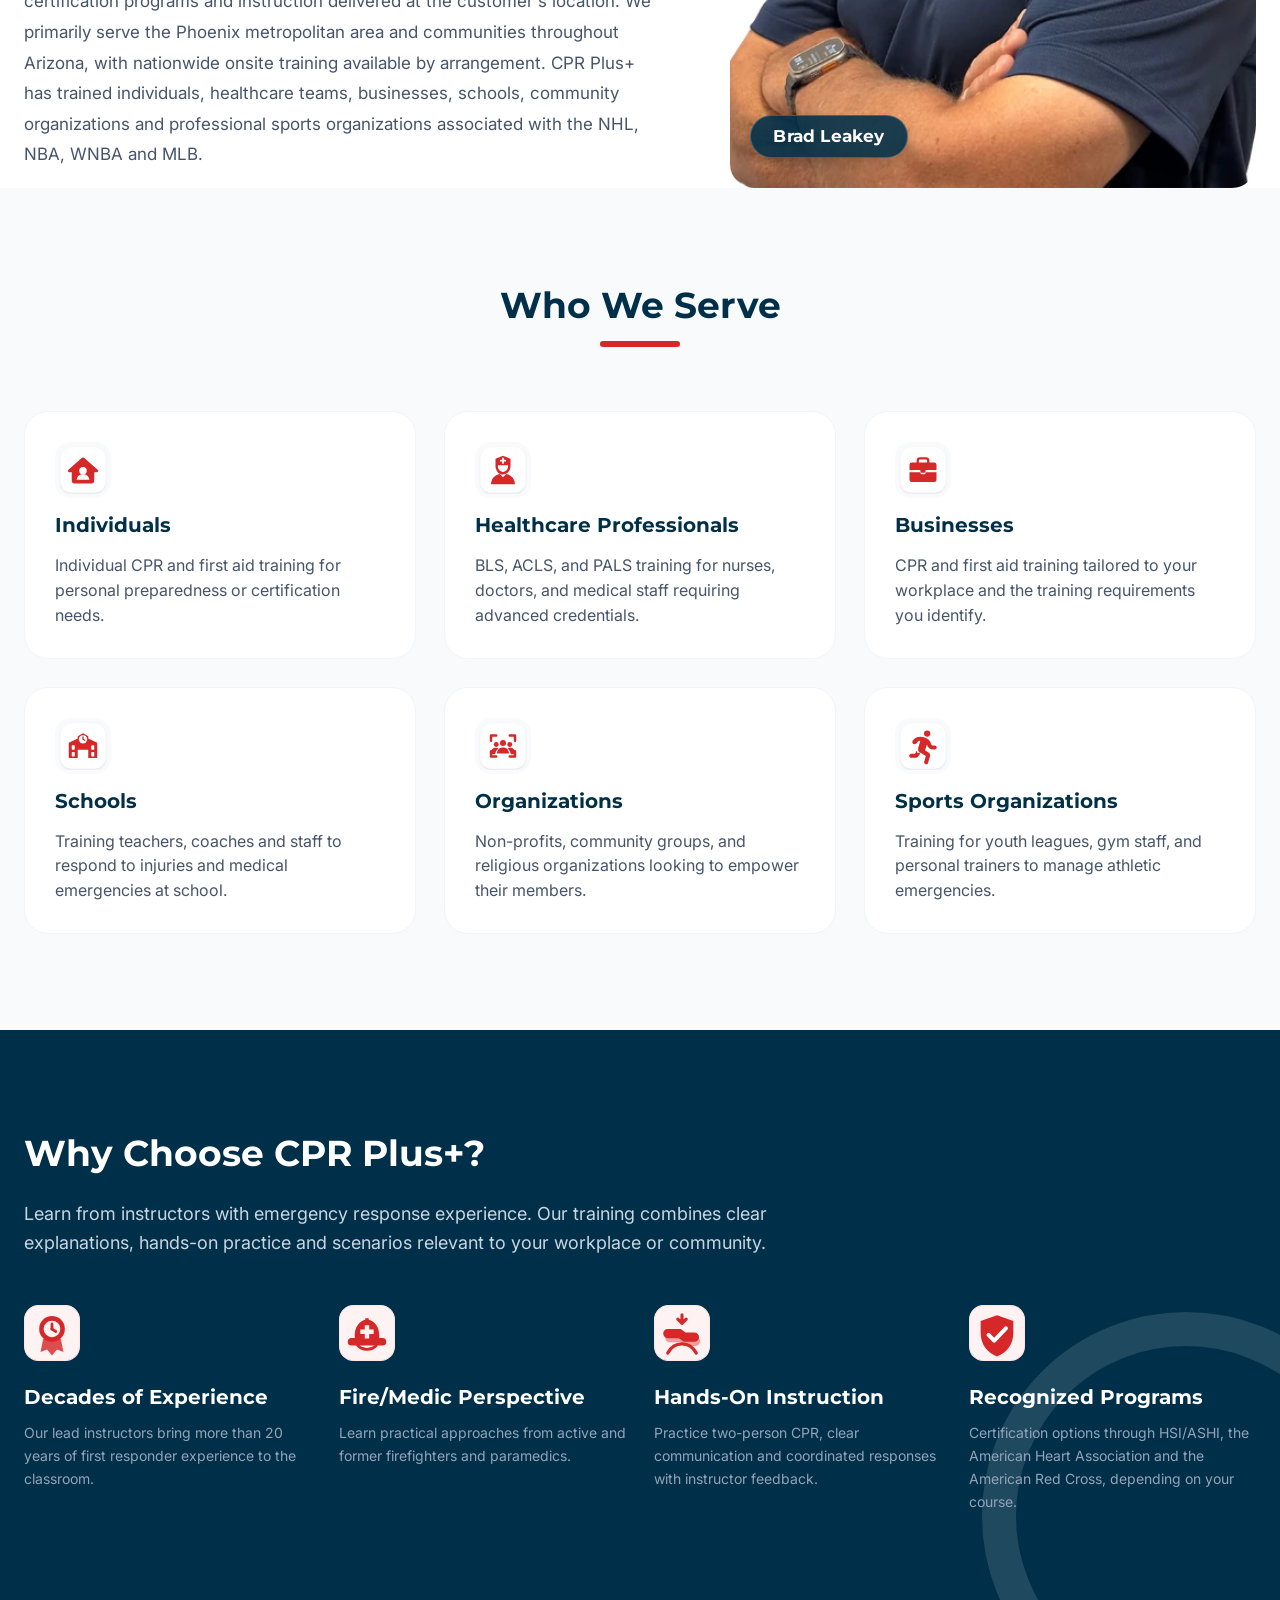
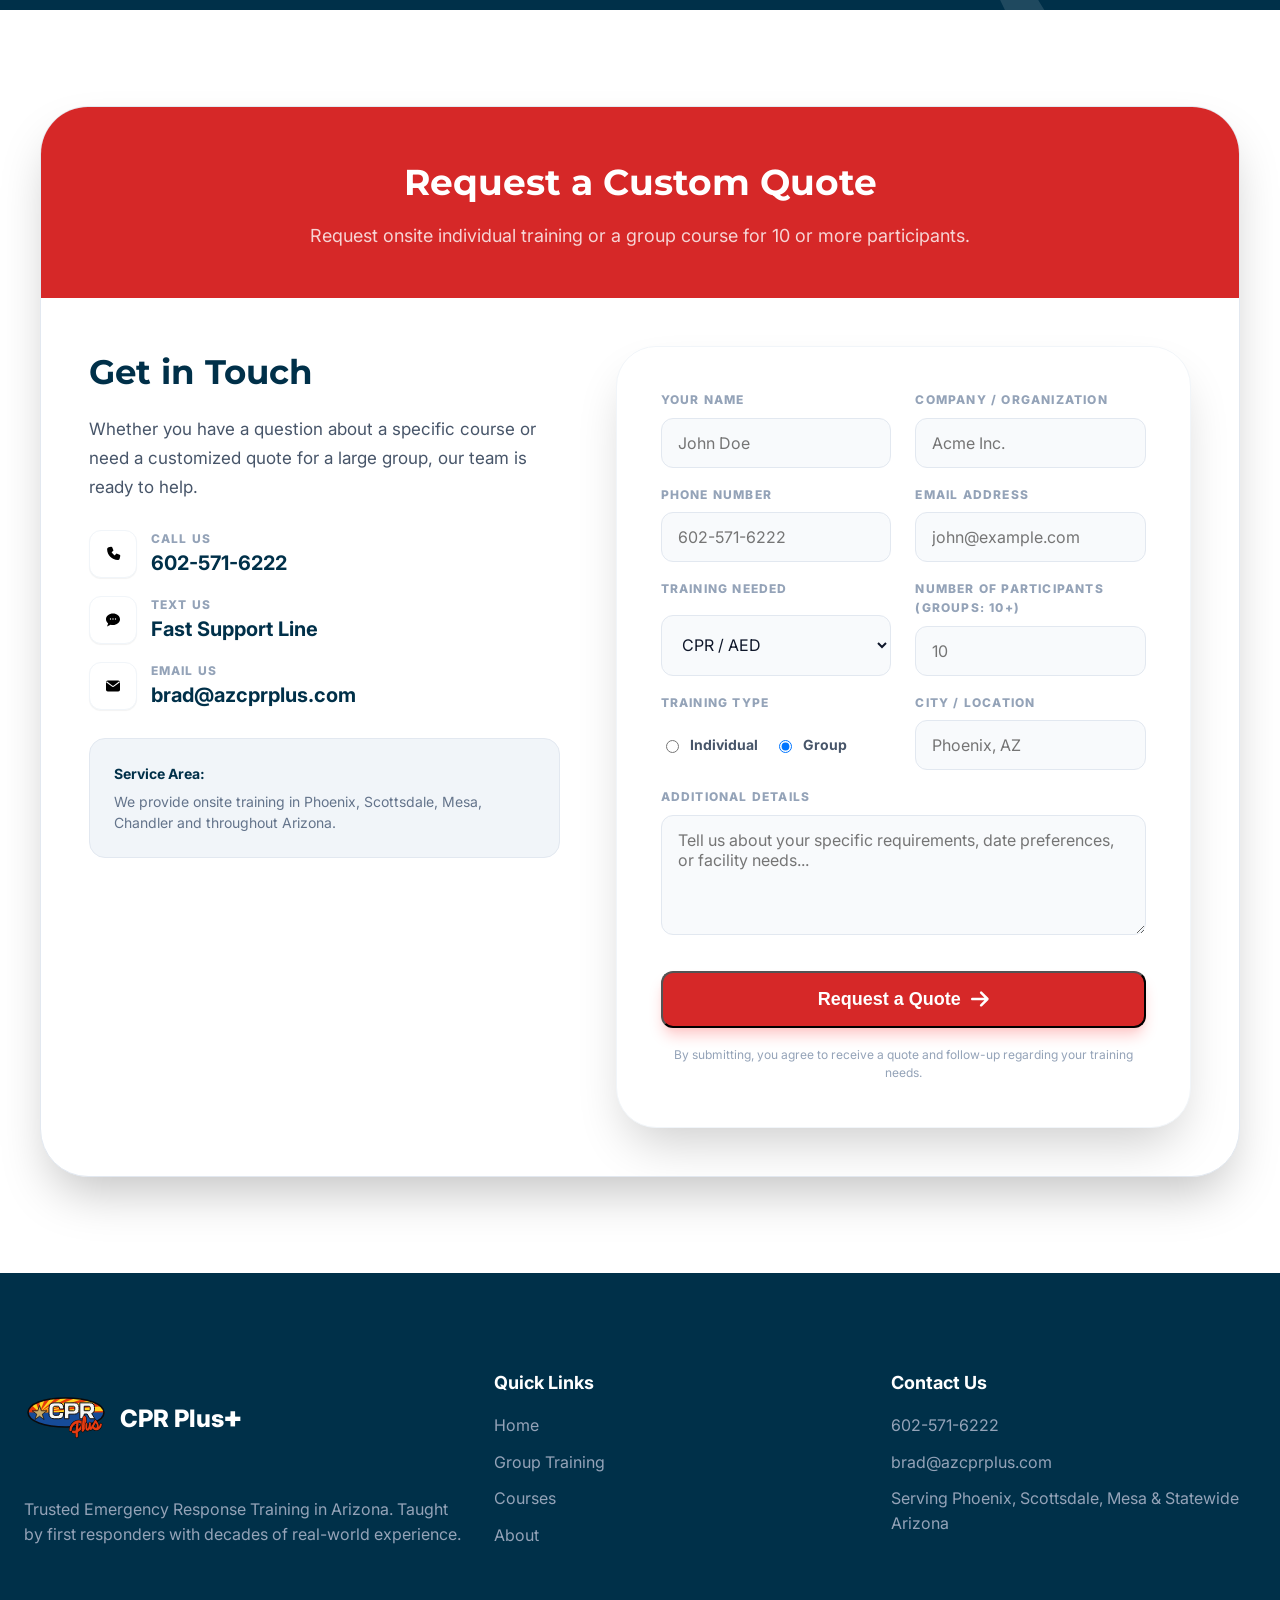
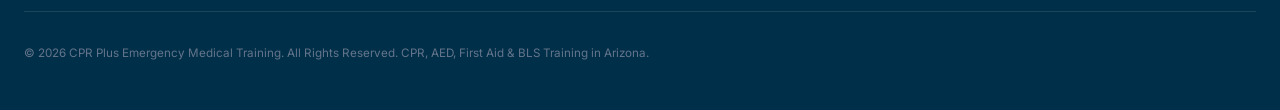
==== commit bf9724e4: "Update CPR Plus company biography" ====
--- a/about.html
+++ b/about.html
@@ -134,17 +134,22 @@
           <span class="mission-chip">Our Mission</span>
           <h2>Arizona CPR Training<br>Built on Experience</h2>
           <h3>Our Story</h3>
-          <p>Founder Brad Leakey began teaching CPR and first aid for the Phoenix Fire Department in 1987. In 1991,
-            the firefighter and paramedic founded CPR Plus+ to bring practical emergency response training to
-            individuals, workplaces, healthcare providers and schools.</p>
-          <h3>Our Instructors</h3>
-          <p>Many of our instructors are active or former firefighters and paramedics. Their field experience informs
-            hands-on practice, realistic scenarios and clear explanations. We offer certification options through HSI/ASHI, the
-            American Heart Association and the American Red Cross, depending on the course, and emphasize two-person CPR practice.</p>
-          <h3>Where We Train</h3>
-          <p>We provide training throughout Phoenix, Scottsdale, Mesa, Chandler and the rest of Arizona. We work with
-            businesses, healthcare teams, schools, community groups and sports organizations. Our service is
-            onsite-only, with individual training available and a minimum of 10 participants for group courses.</p>
+          <p>Founder Brad Leakey began instructing CPR and First Aid for the Phoenix Fire Department in 1987, bringing
+            real-world emergency response experience directly into the classroom. In 1991, the firefighter and
+            paramedic founded CPR Plus+ to provide practical, high-quality emergency training to individuals,
+            businesses, healthcare providers, schools and organizations.</p>
+          <h3>First Responder Expertise</h3>
+          <p>CPR Plus+ training is grounded in real emergency-response experience and hands-on instruction. Our
+            instructors offer certification courses through the American Heart Association, American Red Cross and
+            HSI/ASHI. Their firefighter and paramedic experience helps students move beyond memorizing course material
+            to develop the knowledge, confidence and practical understanding needed during an emergency. CPR
+            instruction also emphasizes two-person CPR, communication and coordinated response.</p>
+          <h3>Why Choose CPR Plus+</h3>
+          <p>CPR Plus+ combines decades of first-responder experience with recognized certification programs and
+            instruction delivered at the customer's location. We primarily serve the Phoenix metropolitan area and
+            communities throughout Arizona, with nationwide onsite training available by arrangement. CPR Plus+ has
+            trained individuals, healthcare teams, businesses, schools, community organizations and professional sports
+            organizations associated with the NHL, NBA, WNBA and MLB.</p>
         </div>
         <div class="mission-media">
           <img src="img/Rob Leaky.webp" alt="Firefighter instructor teaching CPR"
